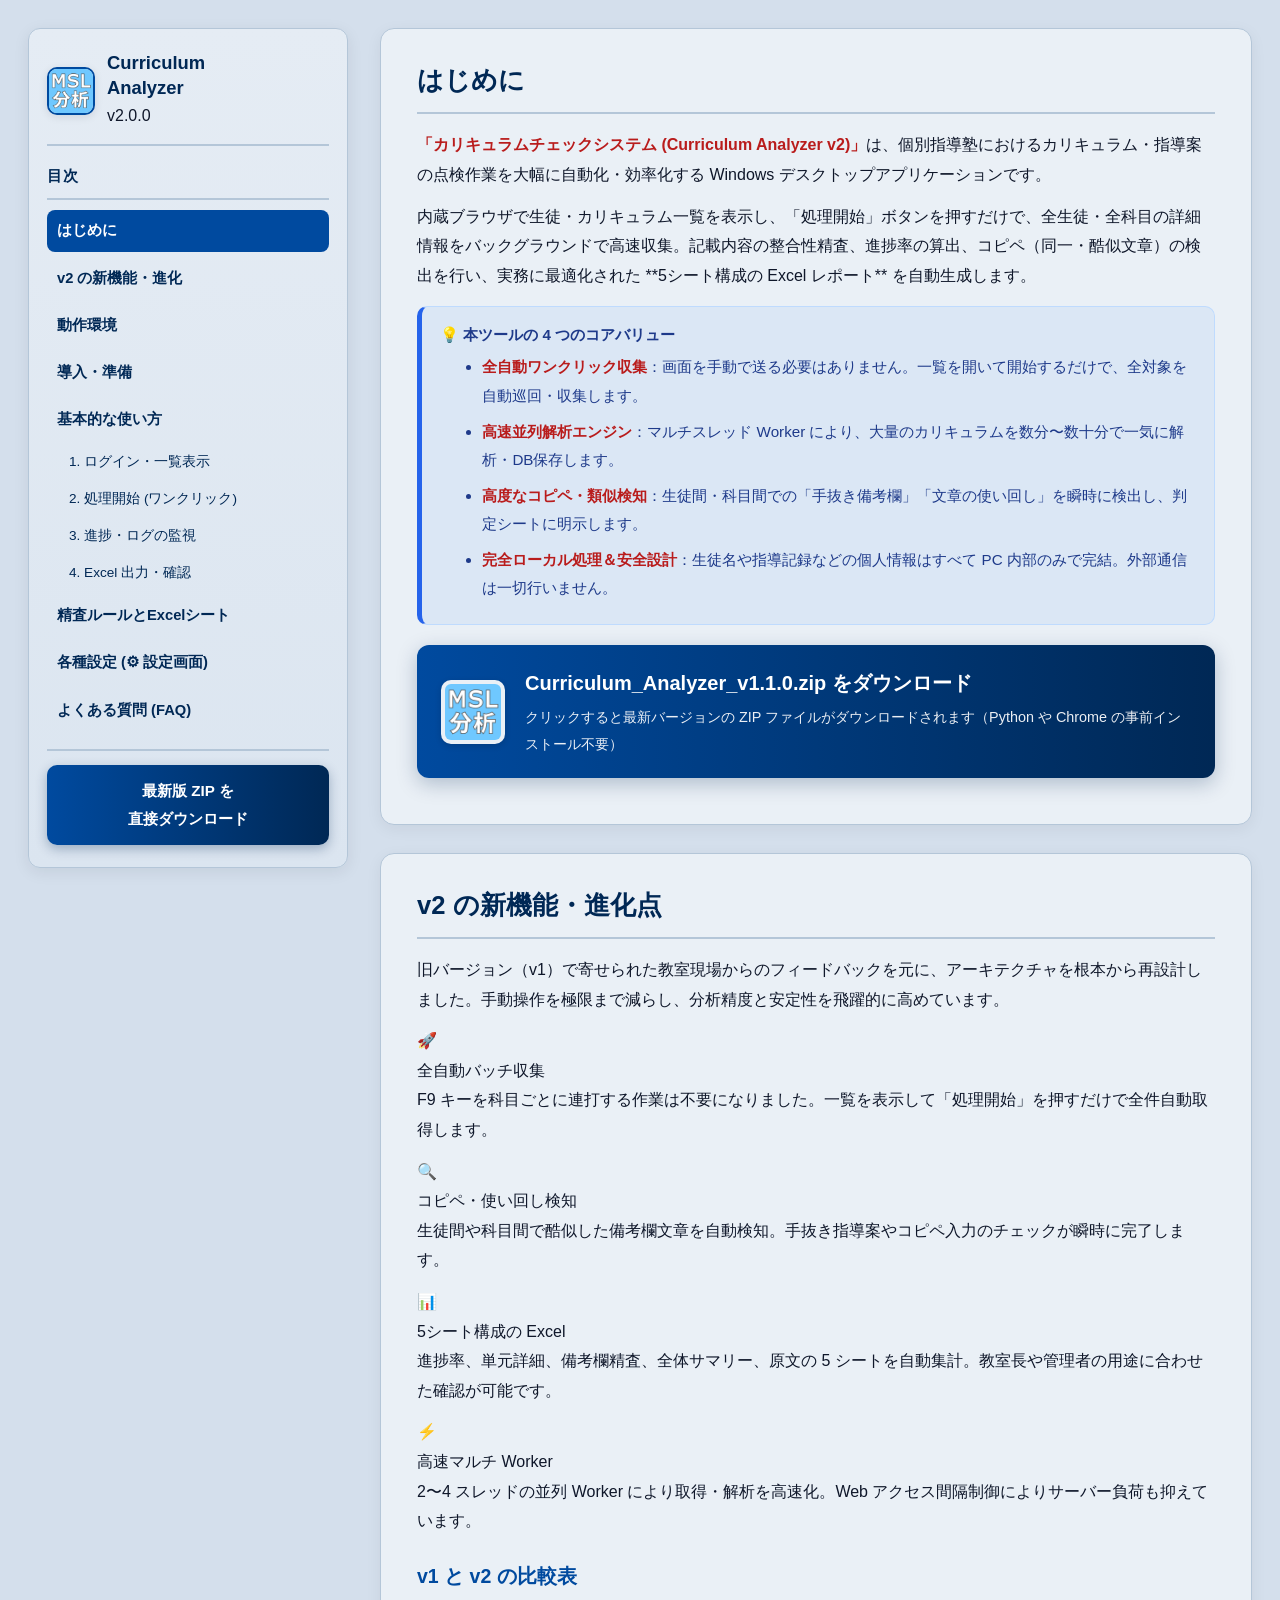
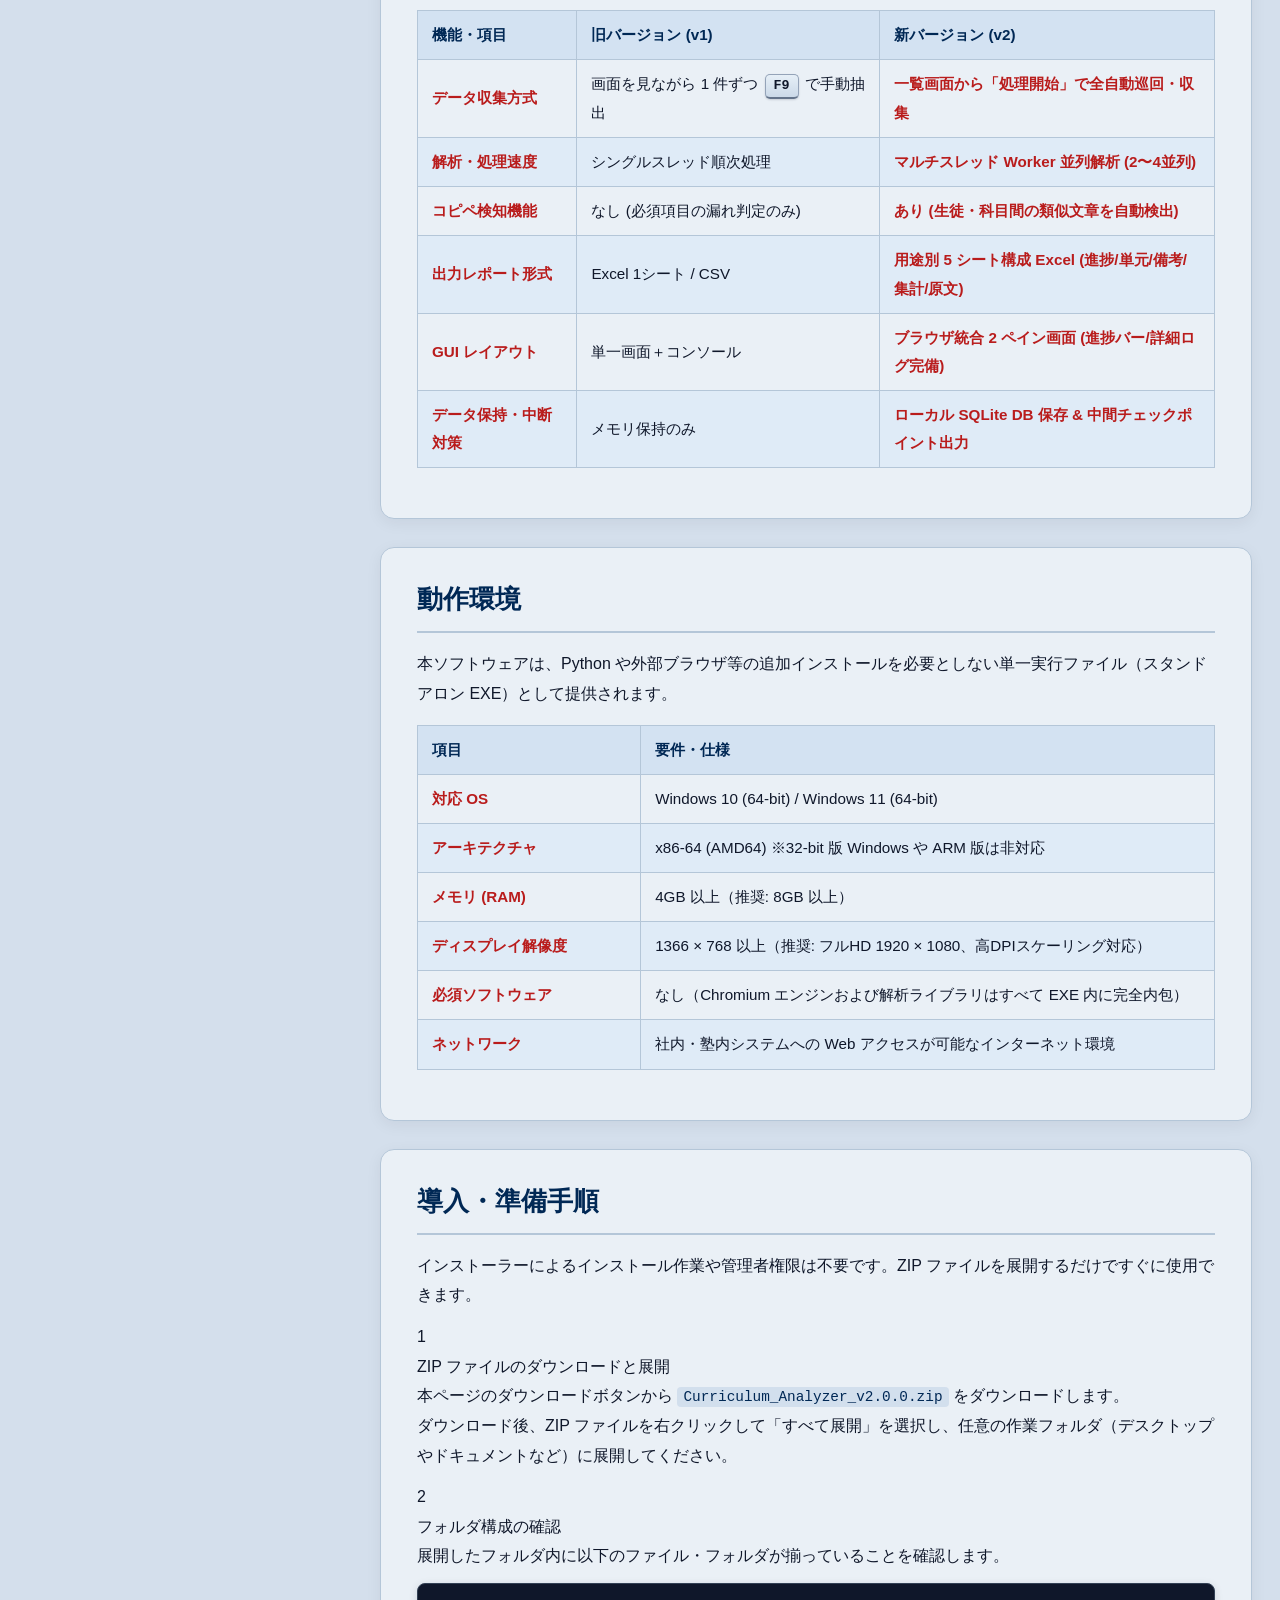
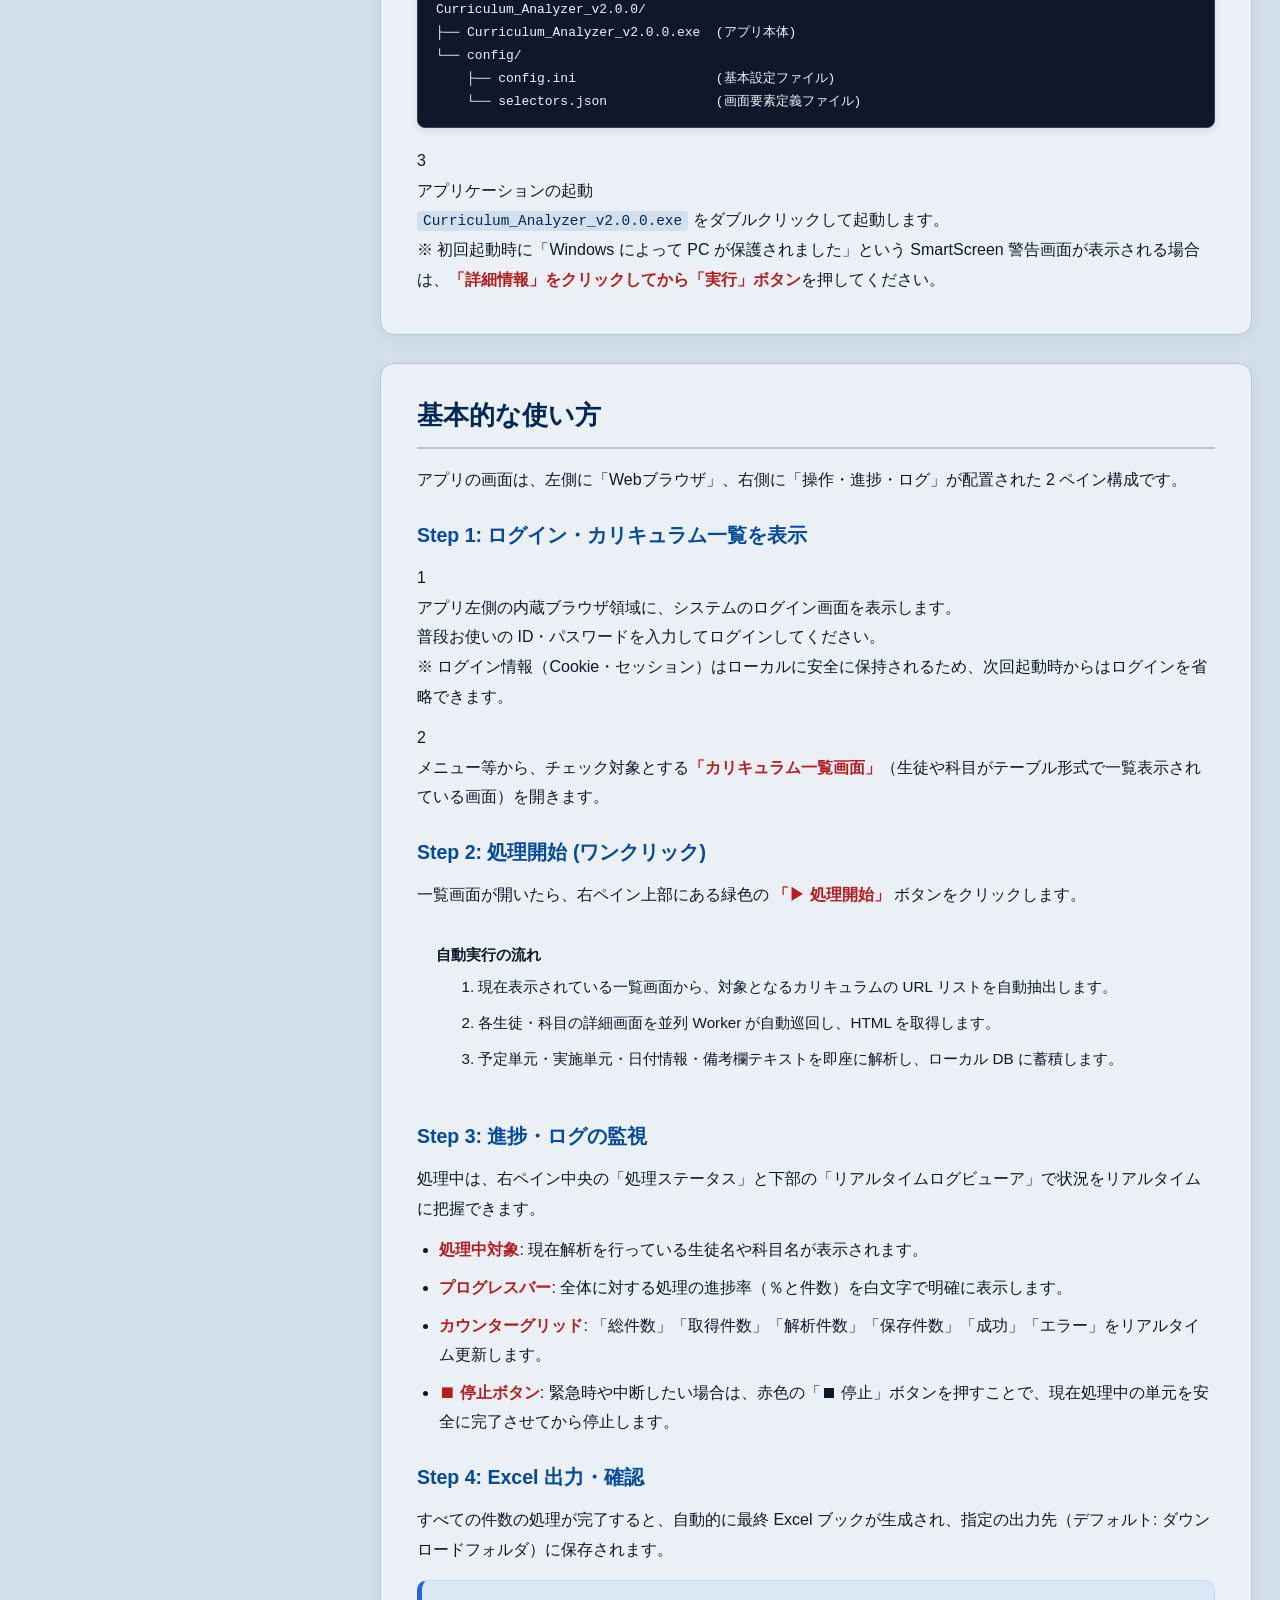
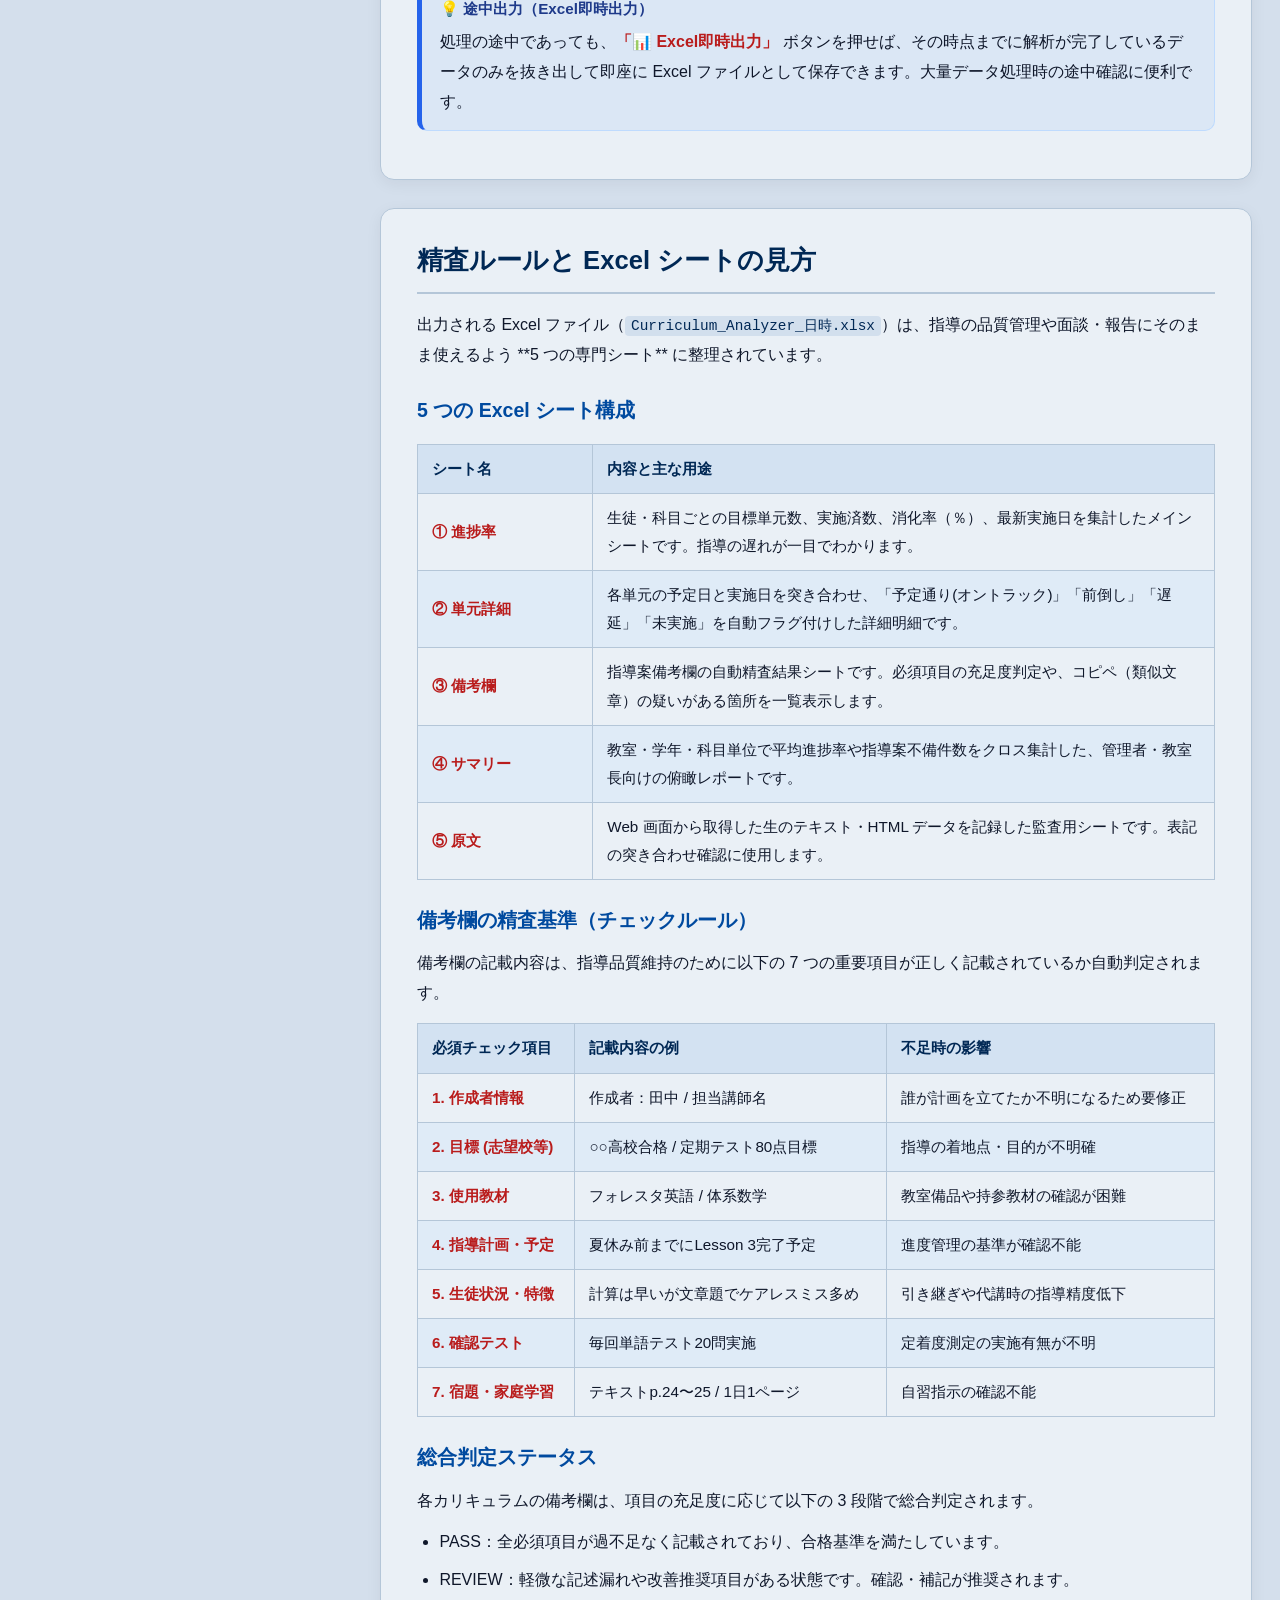
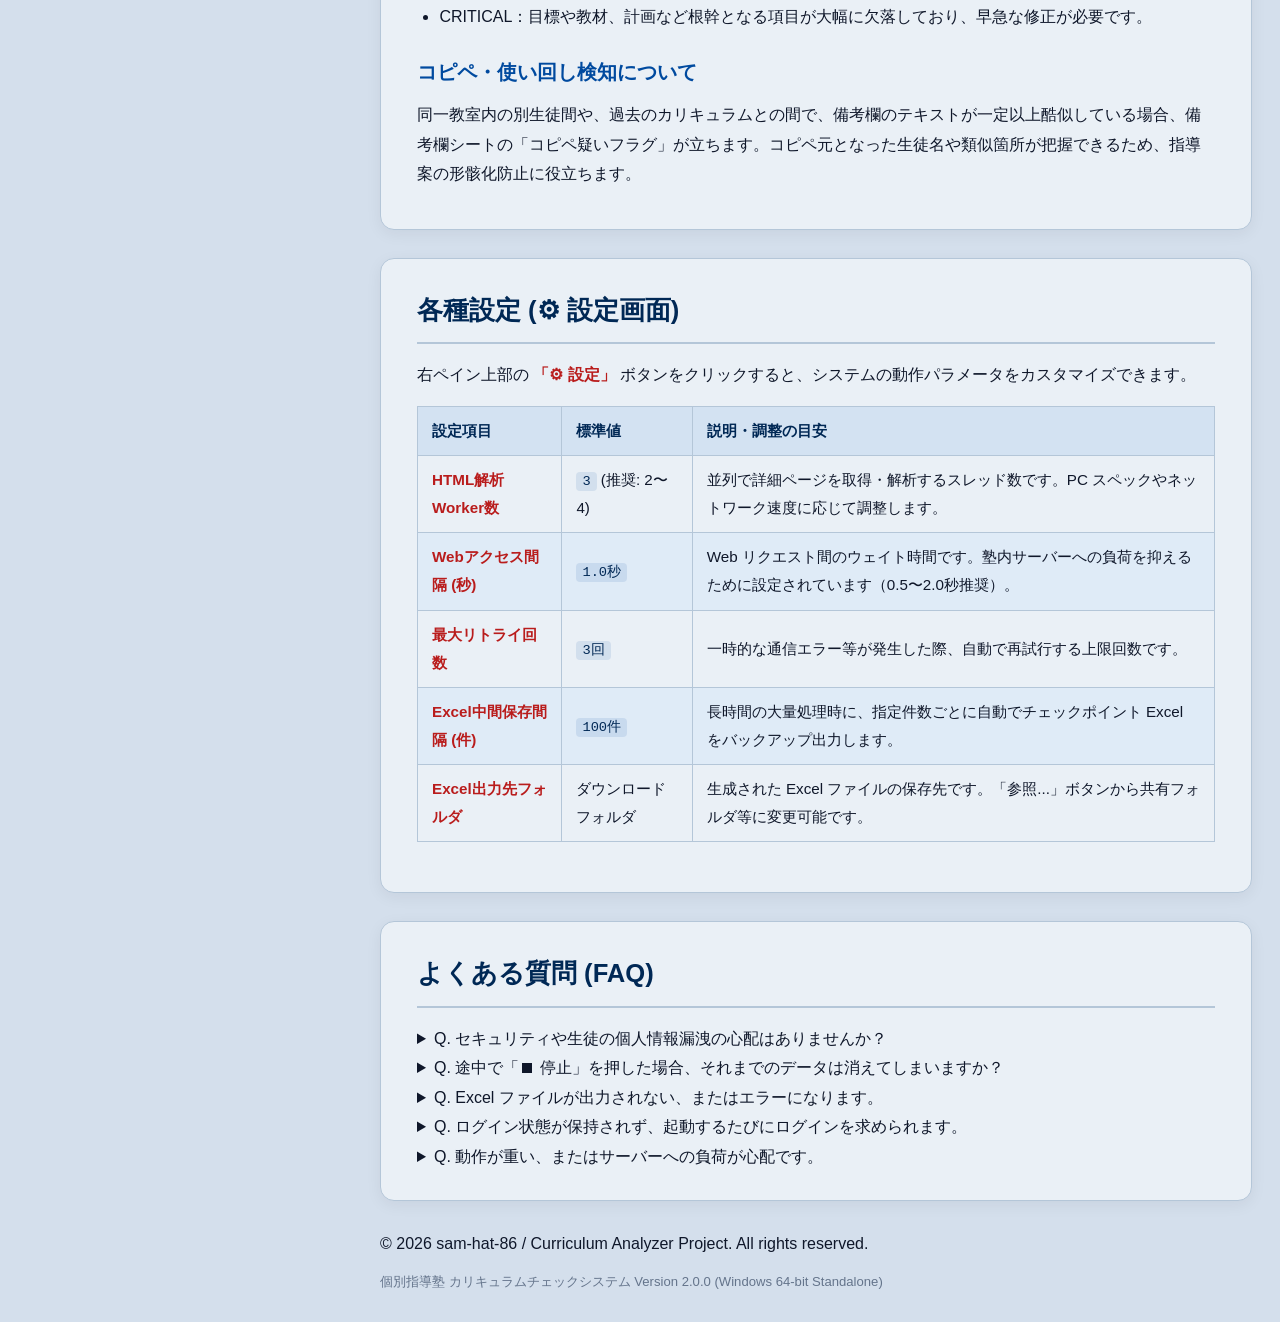
==== docs/index.html @ ef63a390 "add: [index.html] 公式ドキュメント・操作マニュアルを新規作成" ====
<!doctype html>
<html lang="ja">

<head>
    <meta charset="UTF-8" />
    <meta name="viewport" content="width=device-width, initial-scale=1.0" />
    <link rel="icon" href="icon.png" type="image/png" />
    <link rel="stylesheet" href="style.css" />
    <title>カリキュラムチェックシステム v2 (Curriculum Analyzer) - 公式ドキュメント・操作マニュアル</title>
    <meta name="description" content="個別指導塾向け カリキュラムチェックシステム (Curriculum Analyzer v2) のダウンロード・導入・使い方ガイド。ワンクリック全自動収集、コピペ検知、進捗率分析、5シートExcel出力を完全サポート。">
</head>

<body>
    <main id="main" role="main" tabindex="-1">

        <!-- サイドバー（目次・ダウンロード） -->
        <aside class="note note-toc" aria-labelledby="toc-label">
            <div class="brand-header">
                <img src="icon.png" alt="Curriculum Analyzer アイコン" />
                <div class="brand-title-wrap">
                    <h1>Curriculum<br>Analyzer</h1>
                    <span class="brand-badge">v2.0.0</span>
                </div>
            </div>
            <h2 id="toc-label" class="note-title">目次</h2>
            <ul class="toc">
                <li><a href="#introduction">はじめに</a></li>
                <li><a href="#whats-new">v2 の新機能・進化</a></li>
                <li><a href="#environment">動作環境</a></li>
                <li><a href="#installation">導入・準備</a></li>
                <li>
                    <a href="#usage">基本的な使い方</a>
                    <ul class="toc-sub">
                        <li><a href="#usage-step1">1. ログイン・一覧表示</a></li>
                        <li><a href="#usage-step2">2. 処理開始 (ワンクリック)</a></li>
                        <li><a href="#usage-step3">3. 進捗・ログの監視</a></li>
                        <li><a href="#usage-step4">4. Excel 出力・確認</a></li>
                    </ul>
                </li>
                <li><a href="#rules-and-sheets">精査ルールとExcelシート</a></li>
                <li><a href="#settings">各種設定 (⚙ 設定画面)</a></li>
                <li><a href="#faq">よくある質問 (FAQ)</a></li>
            </ul>

            <div class="toc-download">
                <a class="toc-download-button download-link" href="#" rel="noopener" data-link-key="appDownload" aria-label="Curriculum Analyzer をダウンロード">
                    最新版 ZIP を<br>直接ダウンロード
                </a>
            </div>
        </aside>

        <!-- メインコンテンツ -->
        <article>
            <!-- 1. はじめに -->
            <section id="introduction" aria-labelledby="h-intro">
                <h2 id="h-intro">はじめに</h2>
                <p><strong>「カリキュラムチェックシステム (Curriculum Analyzer v2)」</strong>は、個別指導塾におけるカリキュラム・指導案の点検作業を大幅に自動化・効率化する Windows デスクトップアプリケーションです。</p>
                <p>内蔵ブラウザで生徒・カリキュラム一覧を表示し、「処理開始」ボタンを押すだけで、全生徒・全科目の詳細情報をバックグラウンドで高速収集。記載内容の整合性精査、進捗率の算出、コピペ（同一・酷似文章）の検出を行い、実務に最適化された **5シート構成の Excel レポート** を自動生成します。</p>

                <div class="callout callout-info">
                    <div class="callout-title">💡 本ツールの 4 つのコアバリュー</div>
                    <ul style="margin-bottom: 0; padding-left: 20px;">
                        <li><strong>全自動ワンクリック収集</strong>：画面を手動で送る必要はありません。一覧を開いて開始するだけで、全対象を自動巡回・収集します。</li>
                        <li><strong>高速並列解析エンジン</strong>：マルチスレッド Worker により、大量のカリキュラムを数分〜数十分で一気に解析・DB保存します。</li>
                        <li><strong>高度なコピペ・類似検知</strong>：生徒間・科目間での「手抜き備考欄」「文章の使い回し」を瞬時に検出し、判定シートに明示します。</li>
                        <li><strong>完全ローカル処理＆安全設計</strong>：生徒名や指導記録などの個人情報はすべて PC 内部のみで完結。外部通信は一切行いません。</li>
                    </ul>
                </div>

                <a class="download-hero download-link" href="#" rel="noopener" data-link-key="appDownload" aria-label="Curriculum Analyzer をダウンロード">
                    <img src="icon.png" alt="Curriculum Analyzer アイコン" />
                    <div>
                        <div class="hero-title" data-link-text>Curriculum_Analyzer_v2.0.0.zip をダウンロード</div>
                        <div class="hero-desc">クリックすると最新バージョンの ZIP ファイルがダウンロードされます（Python や Chrome の事前インストール不要）</div>
                    </div>
                </a>
            </section>

            <!-- 2. v2の新機能と進化 -->
            <section id="whats-new" aria-labelledby="h-whats-new">
                <h2 id="h-whats-new">v2 の新機能・進化点</h2>
                <p>旧バージョン（v1）で寄せられた教室現場からのフィードバックを元に、アーキテクチャを根本から再設計しました。手動操作を極限まで減らし、分析精度と安定性を飛躍的に高めています。</p>

                <div class="feature-grid">
                    <div class="feature-card">
                        <div class="feature-icon">🚀</div>
                        <div class="feature-title">全自動バッチ収集</div>
                        <p class="feature-desc">F9 キーを科目ごとに連打する作業は不要になりました。一覧を表示して「処理開始」を押すだけで全件自動取得します。</p>
                    </div>
                    <div class="feature-card">
                        <div class="feature-icon">🔍</div>
                        <div class="feature-title">コピペ・使い回し検知</div>
                        <p class="feature-desc">生徒間や科目間で酷似した備考欄文章を自動検知。手抜き指導案やコピペ入力のチェックが瞬時に完了します。</p>
                    </div>
                    <div class="feature-card">
                        <div class="feature-icon">📊</div>
                        <div class="feature-title">5シート構成の Excel</div>
                        <p class="feature-desc">進捗率、単元詳細、備考欄精査、全体サマリー、原文の 5 シートを自動集計。教室長や管理者の用途に合わせた確認が可能です。</p>
                    </div>
                    <div class="feature-card">
                        <div class="feature-icon">⚡</div>
                        <div class="feature-title">高速マルチ Worker</div>
                        <p class="feature-desc">2〜4 スレッドの並列 Worker により取得・解析を高速化。Web アクセス間隔制御によりサーバー負荷も抑えています。</p>
                    </div>
                </div>

                <h3>v1 と v2 の比較表</h3>
                <div class="table-wrapper">
                    <table>
                        <thead>
                            <tr>
                                <th>機能・項目</th>
                                <th style="width: 38%;">旧バージョン (v1)</th>
                                <th style="width: 42%;">新バージョン (v2)</th>
                            </tr>
                        </thead>
                        <tbody>
                            <tr>
                                <td><strong>データ収集方式</strong></td>
                                <td>画面を見ながら 1 件ずつ <kbd>F9</kbd> で手動抽出</td>
                                <td><strong>一覧画面から「処理開始」で全自動巡回・収集</strong></td>
                            </tr>
                            <tr>
                                <td><strong>解析・処理速度</strong></td>
                                <td>シングルスレッド順次処理</td>
                                <td><strong>マルチスレッド Worker 並列解析 (2〜4並列)</strong></td>
                            </tr>
                            <tr>
                                <td><strong>コピペ検知機能</strong></td>
                                <td>なし (必須項目の漏れ判定のみ)</td>
                                <td><strong>あり (生徒・科目間の類似文章を自動検出)</strong></td>
                            </tr>
                            <tr>
                                <td><strong>出力レポート形式</strong></td>
                                <td>Excel 1シート / CSV</td>
                                <td><strong>用途別 5 シート構成 Excel (進捗/単元/備考/集計/原文)</strong></td>
                            </tr>
                            <tr>
                                <td><strong>GUI レイアウト</strong></td>
                                <td>単一画面＋コンソール</td>
                                <td><strong>ブラウザ統合 2 ペイン画面 (進捗バー/詳細ログ完備)</strong></td>
                            </tr>
                            <tr>
                                <td><strong>データ保持・中断対策</strong></td>
                                <td>メモリ保持のみ</td>
                                <td><strong>ローカル SQLite DB 保存 & 中間チェックポイント出力</strong></td>
                            </tr>
                        </tbody>
                    </table>
                </div>
            </section>

            <!-- 3. 動作環境 -->
            <section id="environment" aria-labelledby="h-env">
                <h2 id="h-env">動作環境</h2>
                <p>本ソフトウェアは、Python や外部ブラウザ等の追加インストールを必要としない単一実行ファイル（スタンドアロン EXE）として提供されます。</p>

                <div class="table-wrapper">
                    <table>
                        <thead>
                            <tr>
                                <th style="width: 28%;">項目</th>
                                <th>要件・仕様</th>
                            </tr>
                        </thead>
                        <tbody>
                            <tr>
                                <td><strong>対応 OS</strong></td>
                                <td>Windows 10 (64-bit) / Windows 11 (64-bit)</td>
                            </tr>
                            <tr>
                                <td><strong>アーキテクチャ</strong></td>
                                <td>x86-64 (AMD64) ※32-bit 版 Windows や ARM 版は非対応</td>
                            </tr>
                            <tr>
                                <td><strong>メモリ (RAM)</strong></td>
                                <td>4GB 以上（推奨: 8GB 以上）</td>
                            </tr>
                            <tr>
                                <td><strong>ディスプレイ解像度</strong></td>
                                <td>1366 × 768 以上（推奨: フルHD 1920 × 1080、高DPIスケーリング対応）</td>
                            </tr>
                            <tr>
                                <td><strong>必須ソフトウェア</strong></td>
                                <td>なし（Chromium エンジンおよび解析ライブラリはすべて EXE 内に完全内包）</td>
                            </tr>
                            <tr>
                                <td><strong>ネットワーク</strong></td>
                                <td>社内・塾内システムへの Web アクセスが可能なインターネット環境</td>
                            </tr>
                        </tbody>
                    </table>
                </div>
            </section>

            <!-- 4. 導入・準備 -->
            <section id="installation" aria-labelledby="h-install">
                <h2 id="h-install">導入・準備手順</h2>
                <p>インストーラーによるインストール作業や管理者権限は不要です。ZIP ファイルを展開するだけですぐに使用できます。</p>

                <div class="step-list">
                    <div class="step-item">
                        <div class="step-number">1</div>
                        <div class="step-content">
                            <div class="step-title">ZIP ファイルのダウンロードと展開</div>
                            <p class="step-text">
                                本ページのダウンロードボタンから <code>Curriculum_Analyzer_v2.0.0.zip</code> をダウンロードします。<br>
                                ダウンロード後、ZIP ファイルを右クリックして「すべて展開」を選択し、任意の作業フォルダ（デスクトップやドキュメントなど）に展開してください。
                            </p>
                        </div>
                    </div>
                    <div class="step-item">
                        <div class="step-number">2</div>
                        <div class="step-content">
                            <div class="step-title">フォルダ構成の確認</div>
                            <p class="step-text">
                                展開したフォルダ内に以下のファイル・フォルダが揃っていることを確認します。
                            </p>
                            <pre><code>Curriculum_Analyzer_v2.0.0/
├── Curriculum_Analyzer_v2.0.0.exe  (アプリ本体)
└── config/
    ├── config.ini                  (基本設定ファイル)
    └── selectors.json              (画面要素定義ファイル)</code></pre>
                        </div>
                    </div>
                    <div class="step-item">
                        <div class="step-number">3</div>
                        <div class="step-content">
                            <div class="step-title">アプリケーションの起動</div>
                            <p class="step-text">
                                <code>Curriculum_Analyzer_v2.0.0.exe</code> をダブルクリックして起動します。<br>
                                ※ 初回起動時に「Windows によって PC が保護されました」という SmartScreen 警告画面が表示される場合は、<strong>「詳細情報」をクリックしてから「実行」ボタン</strong>を押してください。
                            </p>
                        </div>
                    </div>
                </div>
            </section>

            <!-- 5. 基本的な使い方 -->
            <section id="usage" aria-labelledby="h-usage">
                <h2 id="h-usage">基本的な使い方</h2>
                <p>アプリの画面は、左側に「Webブラウザ」、右側に「操作・進捗・ログ」が配置された 2 ペイン構成です。</p>

                <h3 id="usage-step1">Step 1: ログイン・カリキュラム一覧を表示</h3>
                <div class="step-list">
                    <div class="step-item">
                        <div class="step-number">1</div>
                        <div class="step-content">
                            <p class="step-text">
                                アプリ左側の内蔵ブラウザ領域に、システムのログイン画面を表示します。<br>
                                普段お使いの ID・パスワードを入力してログインしてください。<br>
                                ※ ログイン情報（Cookie・セッション）はローカルに安全に保持されるため、次回起動時からはログインを省略できます。
                            </p>
                        </div>
                    </div>
                    <div class="step-item">
                        <div class="step-number">2</div>
                        <div class="step-content">
                            <p class="step-text">
                                メニュー等から、チェック対象とする<strong>「カリキュラム一覧画面」</strong>（生徒や科目がテーブル形式で一覧表示されている画面）を開きます。
                            </p>
                        </div>
                    </div>
                </div>

                <h3 id="usage-step2">Step 2: 処理開始 (ワンクリック)</h3>
                <p>一覧画面が開いたら、右ペイン上部にある緑色の <strong>「▶ 処理開始」</strong> ボタンをクリックします。</p>
                <div class="callout callout-success">
                    <div class="callout-title">自動実行の流れ</div>
                    <ol style="margin-bottom: 0; padding-left: 20px;">
                        <li>現在表示されている一覧画面から、対象となるカリキュラムの URL リストを自動抽出します。</li>
                        <li>各生徒・科目の詳細画面を並列 Worker が自動巡回し、HTML を取得します。</li>
                        <li>予定単元・実施単元・日付情報・備考欄テキストを即座に解析し、ローカル DB に蓄積します。</li>
                    </ol>
                </div>

                <h3 id="usage-step3">Step 3: 進捗・ログの監視</h3>
                <p>処理中は、右ペイン中央の「処理ステータス」と下部の「リアルタイムログビューア」で状況をリアルタイムに把握できます。</p>
                <ul>
                    <li><strong>処理中対象</strong>: 現在解析を行っている生徒名や科目名が表示されます。</li>
                    <li><strong>プログレスバー</strong>: 全体に対する処理の進捗率（％と件数）を白文字で明確に表示します。</li>
                    <li><strong>カウンターグリッド</strong>: 「総件数」「取得件数」「解析件数」「保存件数」「成功」「エラー」をリアルタイム更新します。</li>
                    <li><strong>⏹ 停止ボタン</strong>: 緊急時や中断したい場合は、赤色の「⏹ 停止」ボタンを押すことで、現在処理中の単元を安全に完了させてから停止します。</li>
                </ul>

                <h3 id="usage-step4">Step 4: Excel 出力・確認</h3>
                <p>すべての件数の処理が完了すると、自動的に最終 Excel ブックが生成され、指定の出力先（デフォルト: ダウンロードフォルダ）に保存されます。</p>
                <div class="callout callout-info">
                    <div class="callout-title">💡 途中出力（Excel即時出力）</div>
                    <p style="margin-bottom: 0;">
                        処理の途中であっても、<strong>「📊 Excel即時出力」</strong> ボタンを押せば、その時点までに解析が完了しているデータのみを抜き出して即座に Excel ファイルとして保存できます。大量データ処理時の途中確認に便利です。
                    </p>
                </div>
            </section>

            <!-- 6. 精査ルールとExcelシート -->
            <section id="rules-and-sheets" aria-labelledby="h-rules">
                <h2 id="h-rules">精査ルールと Excel シートの見方</h2>
                <p>出力される Excel ファイル（<code>Curriculum_Analyzer_日時.xlsx</code>）は、指導の品質管理や面談・報告にそのまま使えるよう **5 つの専門シート** に整理されています。</p>

                <h3>5 つの Excel シート構成</h3>
                <div class="table-wrapper">
                    <table>
                        <thead>
                            <tr>
                                <th style="width: 22%;">シート名</th>
                                <th>内容と主な用途</th>
                            </tr>
                        </thead>
                        <tbody>
                            <tr>
                                <td><strong>① 進捗率</strong></td>
                                <td>生徒・科目ごとの目標単元数、実施済数、消化率（％）、最新実施日を集計したメインシートです。指導の遅れが一目でわかります。</td>
                            </tr>
                            <tr>
                                <td><strong>② 単元詳細</strong></td>
                                <td>各単元の予定日と実施日を突き合わせ、「予定通り(オントラック)」「前倒し」「遅延」「未実施」を自動フラグ付けした詳細明細です。</td>
                            </tr>
                            <tr>
                                <td><strong>③ 備考欄</strong></td>
                                <td>指導案備考欄の自動精査結果シートです。必須項目の充足度判定や、コピペ（類似文章）の疑いがある箇所を一覧表示します。</td>
                            </tr>
                            <tr>
                                <td><strong>④ サマリー</strong></td>
                                <td>教室・学年・科目単位で平均進捗率や指導案不備件数をクロス集計した、管理者・教室長向けの俯瞰レポートです。</td>
                            </tr>
                            <tr>
                                <td><strong>⑤ 原文</strong></td>
                                <td>Web 画面から取得した生のテキスト・HTML データを記録した監査用シートです。表記の突き合わせ確認に使用します。</td>
                            </tr>
                        </tbody>
                    </table>
                </div>

                <h3>備考欄の精査基準（チェックルール）</h3>
                <p>備考欄の記載内容は、指導品質維持のために以下の 7 つの重要項目が正しく記載されているか自動判定されます。</p>
                <div class="table-wrapper">
                    <table>
                        <thead>
                            <tr>
                                <th>必須チェック項目</th>
                                <th>記載内容の例</th>
                                <th>不足時の影響</th>
                            </tr>
                        </thead>
                        <tbody>
                            <tr>
                                <td><strong>1. 作成者情報</strong></td>
                                <td>作成者：田中 / 担当講師名</td>
                                <td>誰が計画を立てたか不明になるため要修正</td>
                            </tr>
                            <tr>
                                <td><strong>2. 目標 (志望校等)</strong></td>
                                <td>○○高校合格 / 定期テスト80点目標</td>
                                <td>指導の着地点・目的が不明確</td>
                            </tr>
                            <tr>
                                <td><strong>3. 使用教材</strong></td>
                                <td>フォレスタ英語 / 体系数学</td>
                                <td>教室備品や持参教材の確認が困難</td>
                            </tr>
                            <tr>
                                <td><strong>4. 指導計画・予定</strong></td>
                                <td>夏休み前までにLesson 3完了予定</td>
                                <td>進度管理の基準が確認不能</td>
                            </tr>
                            <tr>
                                <td><strong>5. 生徒状況・特徴</strong></td>
                                <td>計算は早いが文章題でケアレスミス多め</td>
                                <td>引き継ぎや代講時の指導精度低下</td>
                            </tr>
                            <tr>
                                <td><strong>6. 確認テスト</strong></td>
                                <td>毎回単語テスト20問実施</td>
                                <td>定着度測定の実施有無が不明</td>
                            </tr>
                            <tr>
                                <td><strong>7. 宿題・家庭学習</strong></td>
                                <td>テキストp.24〜25 / 1日1ページ</td>
                                <td>自習指示の確認不能</td>
                            </tr>
                        </tbody>
                    </table>
                </div>

                <h3>総合判定ステータス</h3>
                <p>各カリキュラムの備考欄は、項目の充足度に応じて以下の 3 段階で総合判定されます。</p>
                <ul>
                    <li><span class="badge badge-pass">PASS</span>：全必須項目が過不足なく記載されており、合格基準を満たしています。</li>
                    <li><span class="badge badge-review">REVIEW</span>：軽微な記述漏れや改善推奨項目がある状態です。確認・補記が推奨されます。</li>
                    <li><span class="badge badge-critical">CRITICAL</span>：目標や教材、計画など根幹となる項目が大幅に欠落しており、早急な修正が必要です。</li>
                </ul>

                <h3>コピペ・使い回し検知について</h3>
                <p>同一教室内の別生徒間や、過去のカリキュラムとの間で、備考欄のテキストが一定以上酷似している場合、備考欄シートの「コピペ疑いフラグ」が立ちます。コピペ元となった生徒名や類似箇所が把握できるため、指導案の形骸化防止に役立ちます。</p>
            </section>

            <!-- 7. 各種設定 -->
            <section id="settings" aria-labelledby="h-settings">
                <h2 id="h-settings">各種設定 (⚙ 設定画面)</h2>
                <p>右ペイン上部の <strong>「⚙ 設定」</strong> ボタンをクリックすると、システムの動作パラメータをカスタマイズできます。</p>

                <div class="table-wrapper">
                    <table>
                        <thead>
                            <tr>
                                <th>設定項目</th>
                                <th>標準値</th>
                                <th>説明・調整の目安</th>
                            </tr>
                        </thead>
                        <tbody>
                            <tr>
                                <td><strong>HTML解析Worker数</strong></td>
                                <td><code>3</code> (推奨: 2〜4)</td>
                                <td>並列で詳細ページを取得・解析するスレッド数です。PC スペックやネットワーク速度に応じて調整します。</td>
                            </tr>
                            <tr>
                                <td><strong>Webアクセス間隔 (秒)</strong></td>
                                <td><code>1.0秒</code></td>
                                <td>Web リクエスト間のウェイト時間です。塾内サーバーへの負荷を抑えるために設定されています（0.5〜2.0秒推奨）。</td>
                            </tr>
                            <tr>
                                <td><strong>最大リトライ回数</strong></td>
                                <td><code>3回</code></td>
                                <td>一時的な通信エラー等が発生した際、自動で再試行する上限回数です。</td>
                            </tr>
                            <tr>
                                <td><strong>Excel中間保存間隔 (件)</strong></td>
                                <td><code>100件</code></td>
                                <td>長時間の大量処理時に、指定件数ごとに自動でチェックポイント Excel をバックアップ出力します。</td>
                            </tr>
                            <tr>
                                <td><strong>Excel出力先フォルダ</strong></td>
                                <td>ダウンロードフォルダ</td>
                                <td>生成された Excel ファイルの保存先です。「参照...」ボタンから共有フォルダ等に変更可能です。</td>
                            </tr>
                        </tbody>
                    </table>
                </div>
            </section>

            <!-- 8. よくある質問 (FAQ) -->
            <section id="faq" aria-labelledby="h-faq">
                <h2 id="h-faq">よくある質問 (FAQ)</h2>

                <details>
                    <summary>Q. セキュリティや生徒の個人情報漏洩の心配はありませんか？</summary>
                    <p>
                        <strong>一切ありません。</strong><br>
                        Curriculum Analyzer は、外部のサーバーやクラウド等への通信機能を一切持っていません。内蔵ブラウザで取得した HTML や解析した生徒名・指導内容・Excel ファイルは、<strong>すべて操作している PC の内部（ローカルストレージ）のみで安全に処理・保存</strong>されます。
                    </p>
                </details>

                <details>
                    <summary>Q. 途中で「⏹ 停止」を押した場合、それまでのデータは消えてしまいますか？</summary>
                    <p>
                        <strong>消えません。</strong><br>
                        処理途中に停止した場合でも、それまでに取得・解析が完了した単元はローカルデータベースに安全にコミットされています。「📊 Excel即時出力」ボタンを押すことで、停止時点までの集計データをそのまま Excel として書き出すことができます。
                    </p>
                </details>

                <details>
                    <summary>Q. Excel ファイルが出力されない、またはエラーになります。</summary>
                    <p>
                        出力先フォルダに同名の Excel ファイルが開いたまま（Excel ソフトで閲覧中）になっている場合、Windows のファイルロック機能により上書き保存がブロックされることがあります。<br>
                        対象の Excel ファイルを閉じてから、再度「📊 Excel即時出力」を押してください。
                    </p>
                </details>

                <details>
                    <summary>Q. ログイン状態が保持されず、起動するたびにログインを求められます。</summary>
                    <p>
                        アプリを展開したフォルダへの「書き込み権限」がない場所（例: 圧縮 ZIP フォルダのまま開いている、または管理者専用フォルダ内）で起動している可能性があります。必ず ZIP を完全に展開し、書き込み権限のあるデスクトップやドキュメントフォルダ等に配置して実行してください。
                    </p>
                </details>

                <details>
                    <summary>Q. 動作が重い、またはサーバーへの負荷が心配です。</summary>
                    <p>
                        「⚙ 設定」画面を開き、「HTML解析Worker数」を <code>2</code> に減らし、「Webアクセス間隔」を <code>2.0秒</code> など長めに設定してください。リクエストの頻度が緩和され、より穏やかに巡回が行われます。
                    </p>
                </details>
            </section>

            <!-- フッター -->
            <footer>
                <p>&copy; 2026 sam-hat-86 / Curriculum Analyzer Project. All rights reserved.</p>
                <p style="font-size: 0.82rem; color: #64748b;">
                    個別指導塾 カリキュラムチェックシステム Version 2.0.0 (Windows 64-bit Standalone)
                </p>
            </footer>
        </article>
    </main>

    <script src="script.js"></script>
</body>

</html>
---- docs/style.css ----
/* UD-friendly Slate Blue Gray Theme for Curriculum Analyzer */
/* Eye-care optimized with reduced glare and balanced contrast */
:root {
    --color-primary: #004a9f;
    --color-primary-strong: #002855;
    --color-primary-light: #d3e2f2;
    --color-bg: #d4dfec;              /* 全体背景：深めスレートブルーグレー */
    --color-surface: #eaf0f6;         /* カード背景：中明度スレート */
    --color-surface-sub: #e2eaf3;     /* 補助背景 */
    --text: #0f172a;                  /* くっきり読めるディープスレート文字色 */
    --muted: #475569;                 /* 補助テキスト */
    --border-color: #b4c6d8;          /* 輪郭引き締め用スレートボーダー */
    --radius: 12px;
    --gap: 20px;
    --base-font-size: 16px;
}

* { box-sizing: border-box; }
html, body { height: 100%; }

body {
    margin: 0;
    font-family: -apple-system, BlinkMacSystemFont, "Hiragino Kaku Gothic ProN", "メイリオ", "Segoe UI", Roboto, "Noto Sans JP", sans-serif;
    font-size: var(--base-font-size);
    line-height: 1.85;
    color: var(--text);
    background-color: var(--color-bg);
    -webkit-font-smoothing: antialiased;
    -moz-osx-font-smoothing: grayscale;
    padding: 16px;
}

/* Container */
main {
    width: 100%;
    max-width: 1380px;
    margin: 0 auto;
    padding: 12px;
    display: grid;
    grid-template-columns: 320px 1fr;
    gap: 32px;
}

/* Sidebar / Table of contents */
.note {
    background: linear-gradient(180deg, #e5ecf4, #dbe5f0);
    border: 1px solid var(--border-color);
    padding: 22px 18px;
    border-radius: 12px;
    box-shadow: 0 4px 16px rgba(15, 23, 42, 0.08);
    margin: 0;
    align-self: start;
    position: sticky;
    top: 24px;
    max-height: calc(100vh - 48px);
    overflow:hidden scroll;
}

.brand-header {
    display: flex;
    align-items: center;
    gap: 12px;
    margin-bottom: 16px;
    padding-bottom: 14px;
    border-bottom: 2px solid var(--border-color);
}

.brand-header img {
    width: 48px;
    height: 48px;
    border-radius: 10px;
    border: 2px solid var(--color-primary);
    object-fit: contain;
    background: #eaf0f6;
    box-shadow: 0 2px 8px rgba(15, 23, 42, 0.1);
}

.brand-header h1 {
    font-size: 1.15rem;
    line-height: 1.35;
    margin: 0;
    color: var(--color-primary-strong);
    font-weight: 800;
}

.note-title {
    margin: 0 0 10px;
    font-size: 0.95rem;
    color: var(--color-primary-strong);
    font-weight: 700;
    text-transform: uppercase;
    letter-spacing: 0.5px;
}

.note-toc .toc {
    display: flex;
    flex-direction: column;
    gap: 6px;
    padding: 0;
    margin: 0 0 18px 0;
    list-style: none;
}

.note-toc .toc li { margin: 0; }
.note-toc .toc a {
    display: block;
    padding: 7px 10px;
    color: var(--color-primary-strong);
    text-decoration: none;
    border-radius: 8px;
    font-weight: 600;
    font-size: 0.92rem;
    transition: background 0.15s ease, color 0.15s ease;
}

.note-toc .toc a:hover {
    background: rgba(0, 74, 159, 0.12);
}

.note-toc .toc a:focus-visible {
    outline: 3px solid var(--color-primary-strong);
    outline-offset: 2px;
}

.toc a.active, .toc a[aria-current="true"] {
    background: var(--color-primary);
    color: #ffffff !important;
}

.note-toc .toc-sub {
    list-style: none;
    padding-left: 14px;
    margin: 4px 0 0 0;
    display: flex;
    flex-direction: column;
    gap: 4px;
}

.note-toc .toc-sub a {
    font-size: 0.85rem;
    padding: 4px 8px;
    font-weight: 500;
}

/* TOC download button */
.toc-download {
    margin-top: 14px;
    padding-top: 14px;
    border-top: 2px solid var(--border-color);
}

.toc-download-button {
    display: block;
    text-align: center;
    padding: 12px 14px;
    border-radius: 10px;
    background: linear-gradient(90deg, var(--color-primary), var(--color-primary-strong));
    color: #ffffff;
    text-decoration: none;
    font-weight: 700;
    font-size: 0.95rem;
    box-shadow: 0 4px 12px rgba(0, 40, 85, 0.3);
    transition: transform 0.1s ease, filter 0.15s ease;
}

.toc-download-button:hover {
    filter: brightness(1.1);
    transform: translateY(-1px);
}

.toc-download-button:active {
    transform: translateY(1px);
}

.toc-download-button:focus-visible {
    outline: 3px solid var(--color-primary-strong);
    box-shadow: 0 0 0 6px rgba(0, 74, 159, 0.2);
    outline-offset: 2px;
}

/* Main Content Sections */
article { min-width: 0; }

section {
    background: var(--color-surface);
    border: 1px solid var(--border-color);
    padding: 28px 36px;
    margin-bottom: 28px;
    border-radius: 14px;
    box-shadow: 0 4px 16px rgba(15, 23, 42, 0.06);
}

h2 {
    font-size: 1.6rem;
    margin: 0 0 16px;
    color: var(--color-primary-strong);
    border-bottom: 2px solid var(--border-color);
    padding-bottom: 8px;
}

h3 {
    font-size: 1.22rem;
    margin: 22px 0 10px;
    color: var(--color-primary);
}

h4 {
    font-size: 1.05rem;
    margin: 16px 0 6px;
    color: var(--text);
}

p {
    margin: 0 0 12px;
    color: var(--text);
    font-size: 1rem;
}

/* Lists */
ol, ul {
    margin: 0 0 16px 1.4rem;
    padding-left: 0;
}

li {
    margin-bottom: 8px;
}

/* Emphasized Text */
strong {
    color: #b91c1c;
    font-weight: 700;
}

/* Keyboard Shortcut Badges (<kbd>) */
kbd {
    display: inline-block;
    padding: 3px 8px;
    font-size: 0.88em;
    font-family: Consolas, Monaco, "Courier New", monospace;
    font-weight: 700;
    line-height: 1.2;
    color: #0f172a;
    background: linear-gradient(180deg, #e6eff7, #cbd9e8);
    border: 1px solid #94a3b8;
    border-bottom: 2px solid #64748b;
    border-radius: 5px;
    box-shadow: 0 1px 2px rgba(15, 23, 42, 0.15);
    margin: 0 2px;
    vertical-align: baseline;
}

/* Tables */
.table-wrapper {
    overflow-x: auto;
    margin: 16px 0 22px;
}

table {
    width: 100%;
    border-collapse: collapse;
    font-size: 0.95rem;
    text-align: left;
    background: var(--color-surface);
}

th, td {
    padding: 10px 14px;
    border: 1px solid var(--border-color);
}

th {
    background-color: var(--color-primary-light);
    color: var(--color-primary-strong);
    font-weight: 700;
}

tbody tr:nth-child(even) {
    background-color: #dfebf7;
}

tbody tr:nth-child(odd) {
    background-color: var(--color-surface);
}

/* Code and Pre */
pre {
    background: #0f172a;
    color: #f1f5f9;
    padding: 14px 18px;
    border: 1px solid #334155;
    border-radius: 8px;
    overflow-x: auto;
    font-size: 0.9rem;
    line-height: 1.6;
    margin: 12px 0 18px;
    box-shadow: 0 2px 8px rgba(15, 23, 42, 0.12);
}

code {
    font-family: Consolas, "Courier New", monospace;
    background: rgba(0, 74, 159, 0.1);
    color: var(--color-primary-strong);
    padding: 2px 6px;
    border-radius: 4px;
    font-size: 0.9em;
}

pre code {
    background: transparent;
    color: inherit;
    padding: 0;
}

/* Callouts / Alerts */
.callout {
    padding: 14px 18px;
    border-radius: 10px;
    margin: 16px 0 20px;
    font-size: 0.95rem;
    border: 1px solid transparent;
}

.callout-info {
    background-color: #dbe7f5;
    border-color: #bfdbfe;
    border-left: 5px solid #2563eb;
    color: #1e3a8a;
}

.callout-warn {
    background-color: #f6e8d2;
    border-color: #fde68a;
    border-left: 5px solid #d97706;
    color: #78350f;
}

.callout-title {
    font-weight: 700;
    margin-bottom: 4px;
    display: flex;
    align-items: center;
    gap: 6px;
}

/* Screenshot Frame / Image Placeholder */
.screenshot-frame {
    margin: 14px 0 20px;
    border: 2px solid var(--border-color);
    border-radius: 10px;
    overflow: hidden;
    background: #dbe5f0;
    box-shadow: 0 4px 14px rgba(15, 23, 42, 0.08);
}

.screenshot-frame img {
    display: block;
    width: 100%;
    max-width: 100%;
    height: auto;
    max-height: 480px;
    object-fit: contain;
    background: #eaf0f6;
    margin: 0 auto;
    border: none;
    box-shadow: none;
}

.screenshot-caption {
    background: #d3dfed;
    color: #334155;
    font-size: 0.85rem;
    font-weight: 600;
    padding: 6px 14px;
    text-align: center;
    border-top: 1px solid var(--border-color);
}

/* Fallback placeholder when img not available */
.img-placeholder {
    display: flex;
    flex-direction: column;
    align-items: center;
    justify-content: center;
    padding: 36px 20px;
    background: linear-gradient(135deg, #dbe7f3 0%, #ccdcf0 100%);
    border: 2px dashed #60a5fa;
    border-radius: 10px;
    color: #1e3a8a;
    text-align: center;
    margin: 14px 0 20px;
}

.img-placeholder .placeholder-icon {
    font-size: 2rem;
    margin-bottom: 6px;
}

.img-placeholder .placeholder-text {
    font-weight: 700;
    font-size: 0.98rem;
    margin-bottom: 2px;
}

.img-placeholder .placeholder-sub {
    font-size: 0.82rem;
    color: #2563eb;
}

/* Download hero box */
.download-hero {
    display: flex;
    align-items: center;
    gap: 20px;
    padding: 20px 24px;
    border-radius: 12px;
    background: linear-gradient(90deg, var(--color-primary), var(--color-primary-strong));
    color: #ffffff;
    text-decoration: none;
    box-shadow: 0 6px 20px rgba(0, 40, 85, 0.25);
    margin: 18px 0;
    transition: transform 0.15s ease, filter 0.15s ease;
}

.download-hero:hover {
    filter: brightness(1.1);
    transform: translateY(-2px);
}

.download-hero img {
    width: 64px;
    height: 64px;
    object-fit: contain;
    border-radius: 10px;
    background: #eaf0f6;
    padding: 4px;
    box-shadow: 0 2px 6px rgba(0, 0, 0, 0.15);
}

.download-hero .hero-title {
    font-size: 1.25rem;
    font-weight: 800;
    margin-bottom: 2px;
}

.download-hero .hero-desc {
    font-size: 0.9rem;
    opacity: 0.92;
}

/* FAQ Definition Lists */
dt {
    margin: 20px 0 8px;
    font-size: 1.12rem;
    font-weight: 700;
    color: var(--color-primary-strong);
    display: flex;
    align-items: center;
    gap: 8px;
}

dt::before {
    content: "Q";
    display: inline-flex;
    align-items: center;
    justify-content: center;
    width: 26px;
    height: 26px;
    background: var(--color-primary);
    color: #ffffff;
    font-size: 0.85rem;
    font-weight: 800;
    border-radius: 50%;
    flex-shrink: 0;
}

dd {
    margin: 0 0 16px 34px;
    color: var(--text);
    line-height: 1.8;
}

/* Print */
@media print {
    body { background: #fff; color: #000; padding: 0; }
    .note { display: none; }
    main { grid-template-columns: 1fr; }
    section { box-shadow: none; border-radius: 0; padding: 12px 0; border: none; }
}

/* Mobile & Tablet */
@media screen and (max-width: 860px) {
    body { padding: 8px; }
    main { grid-template-columns: 1fr; padding: 0; gap: 16px; }
    .note {
        position: static;
        max-height: none;
        margin-bottom: 12px;
    }
    section { padding: 20px 18px; margin-bottom: 16px; }
    .download-hero { flex-direction: column; text-align: center; }
}
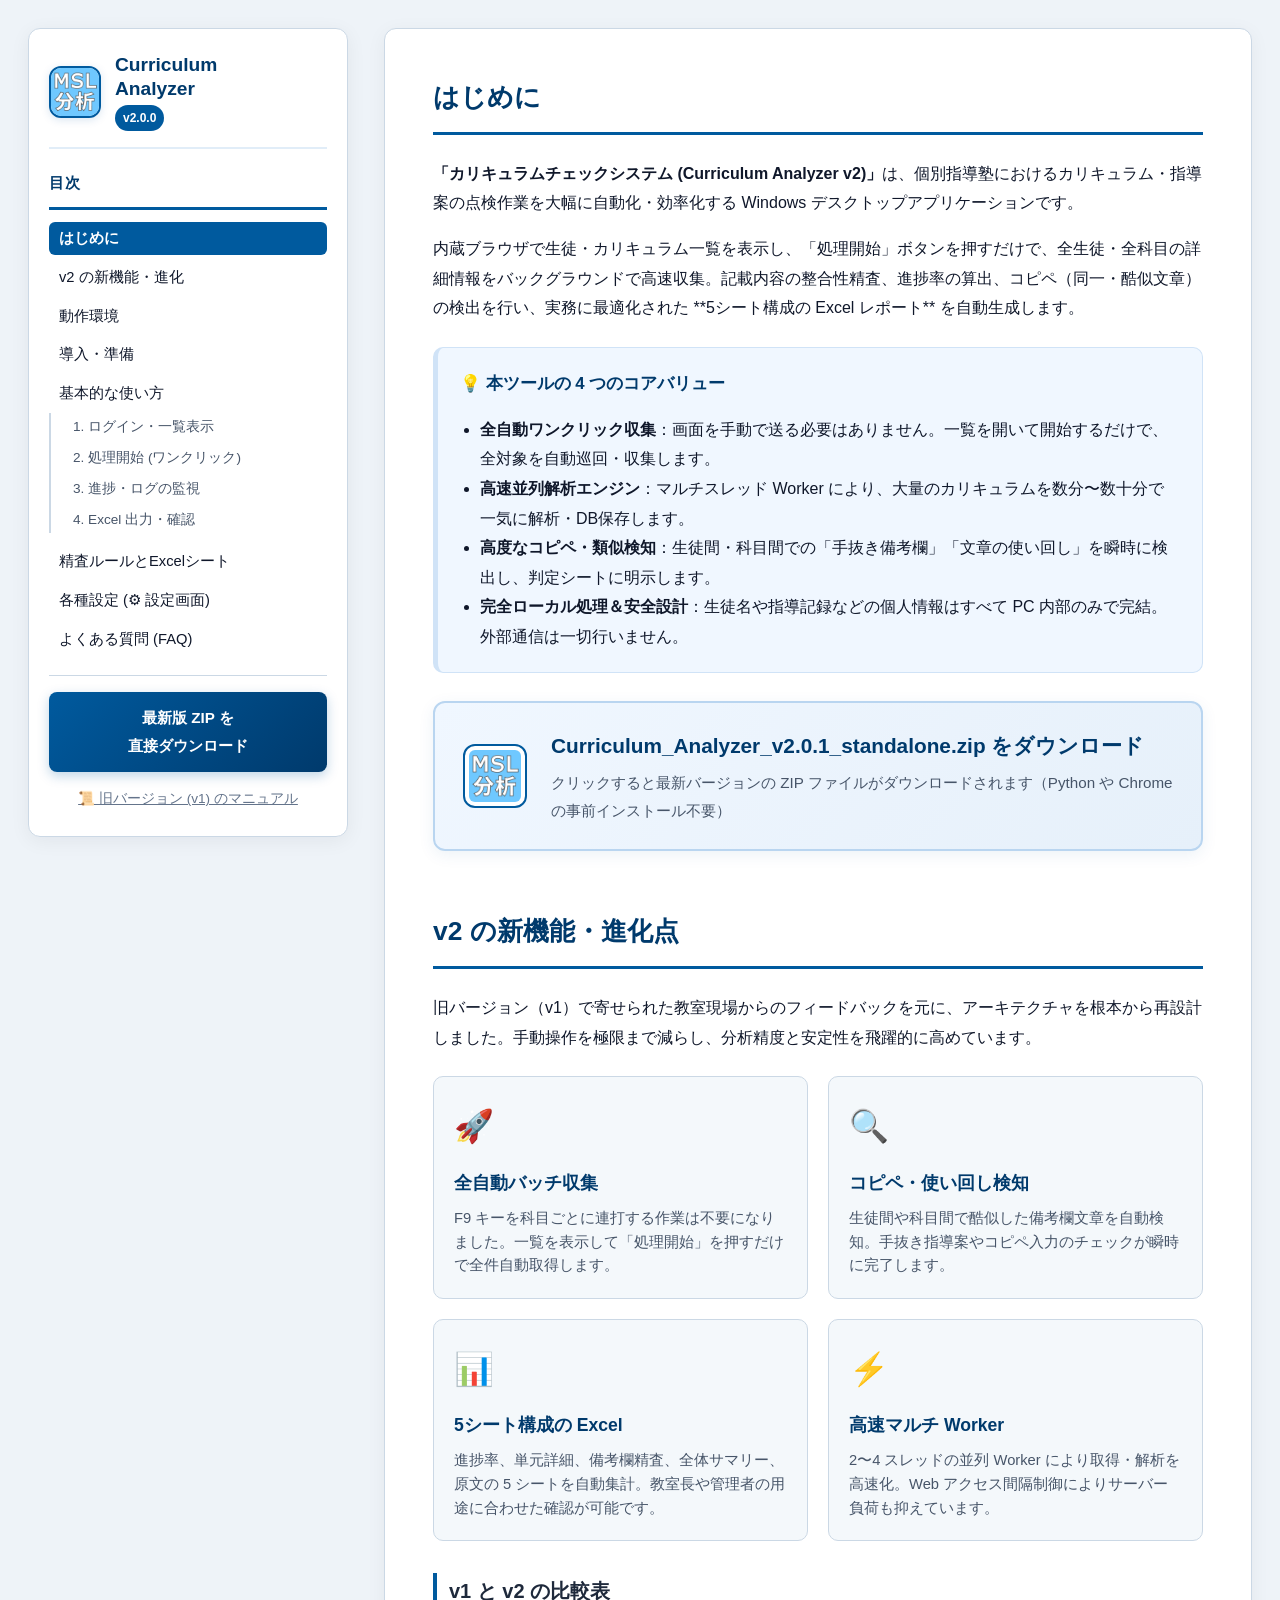
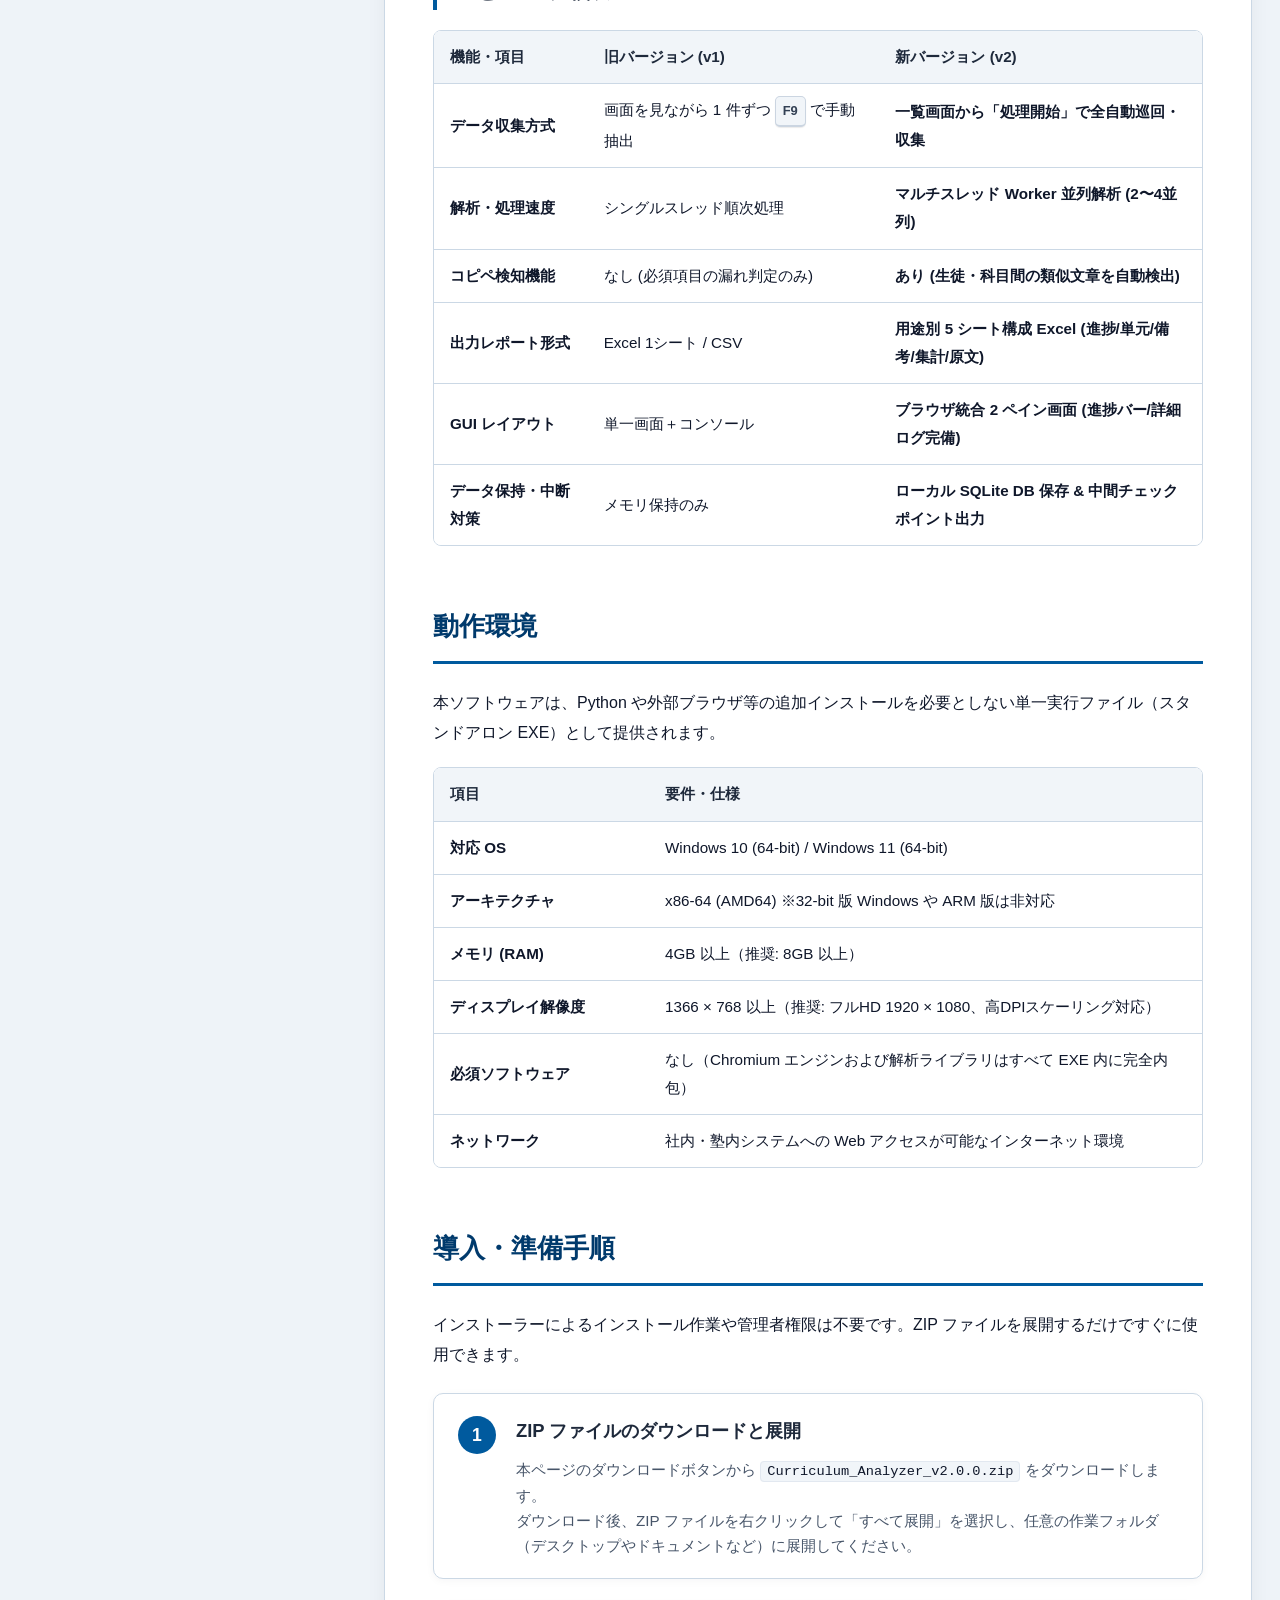
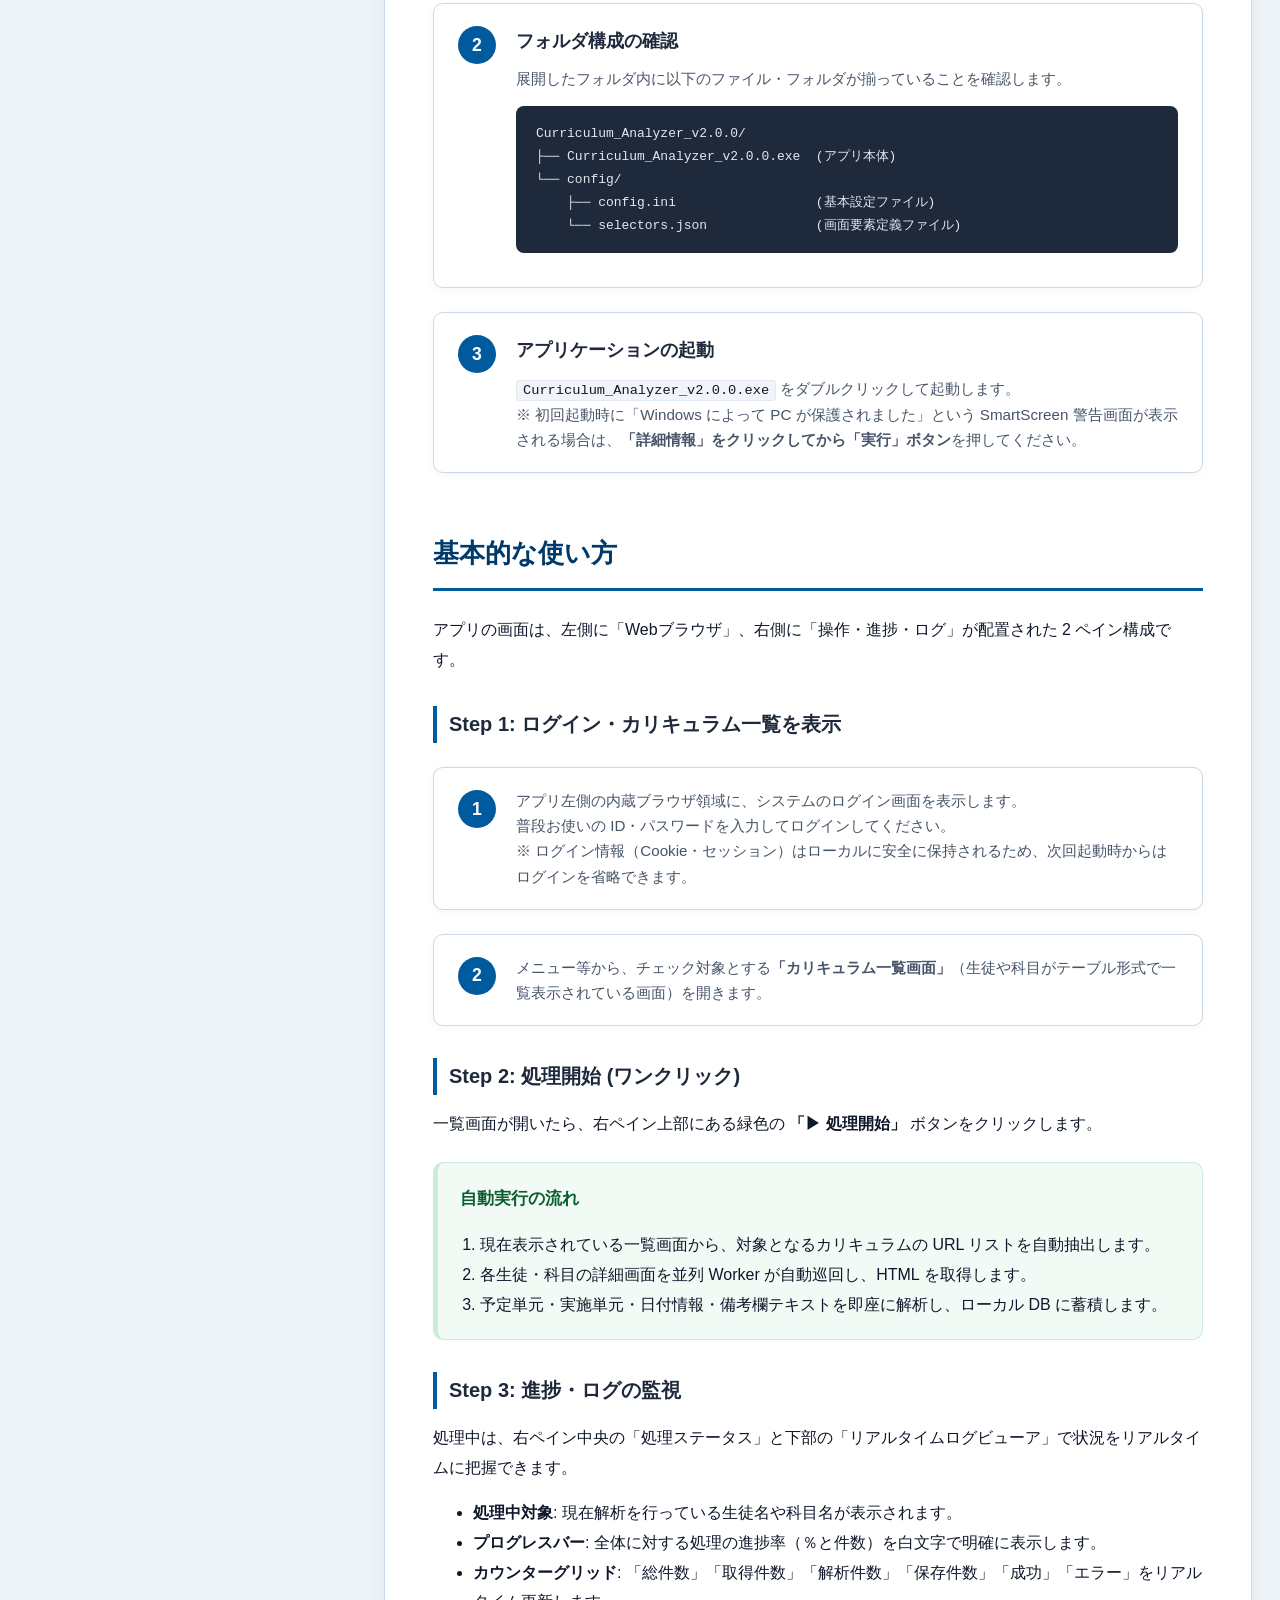
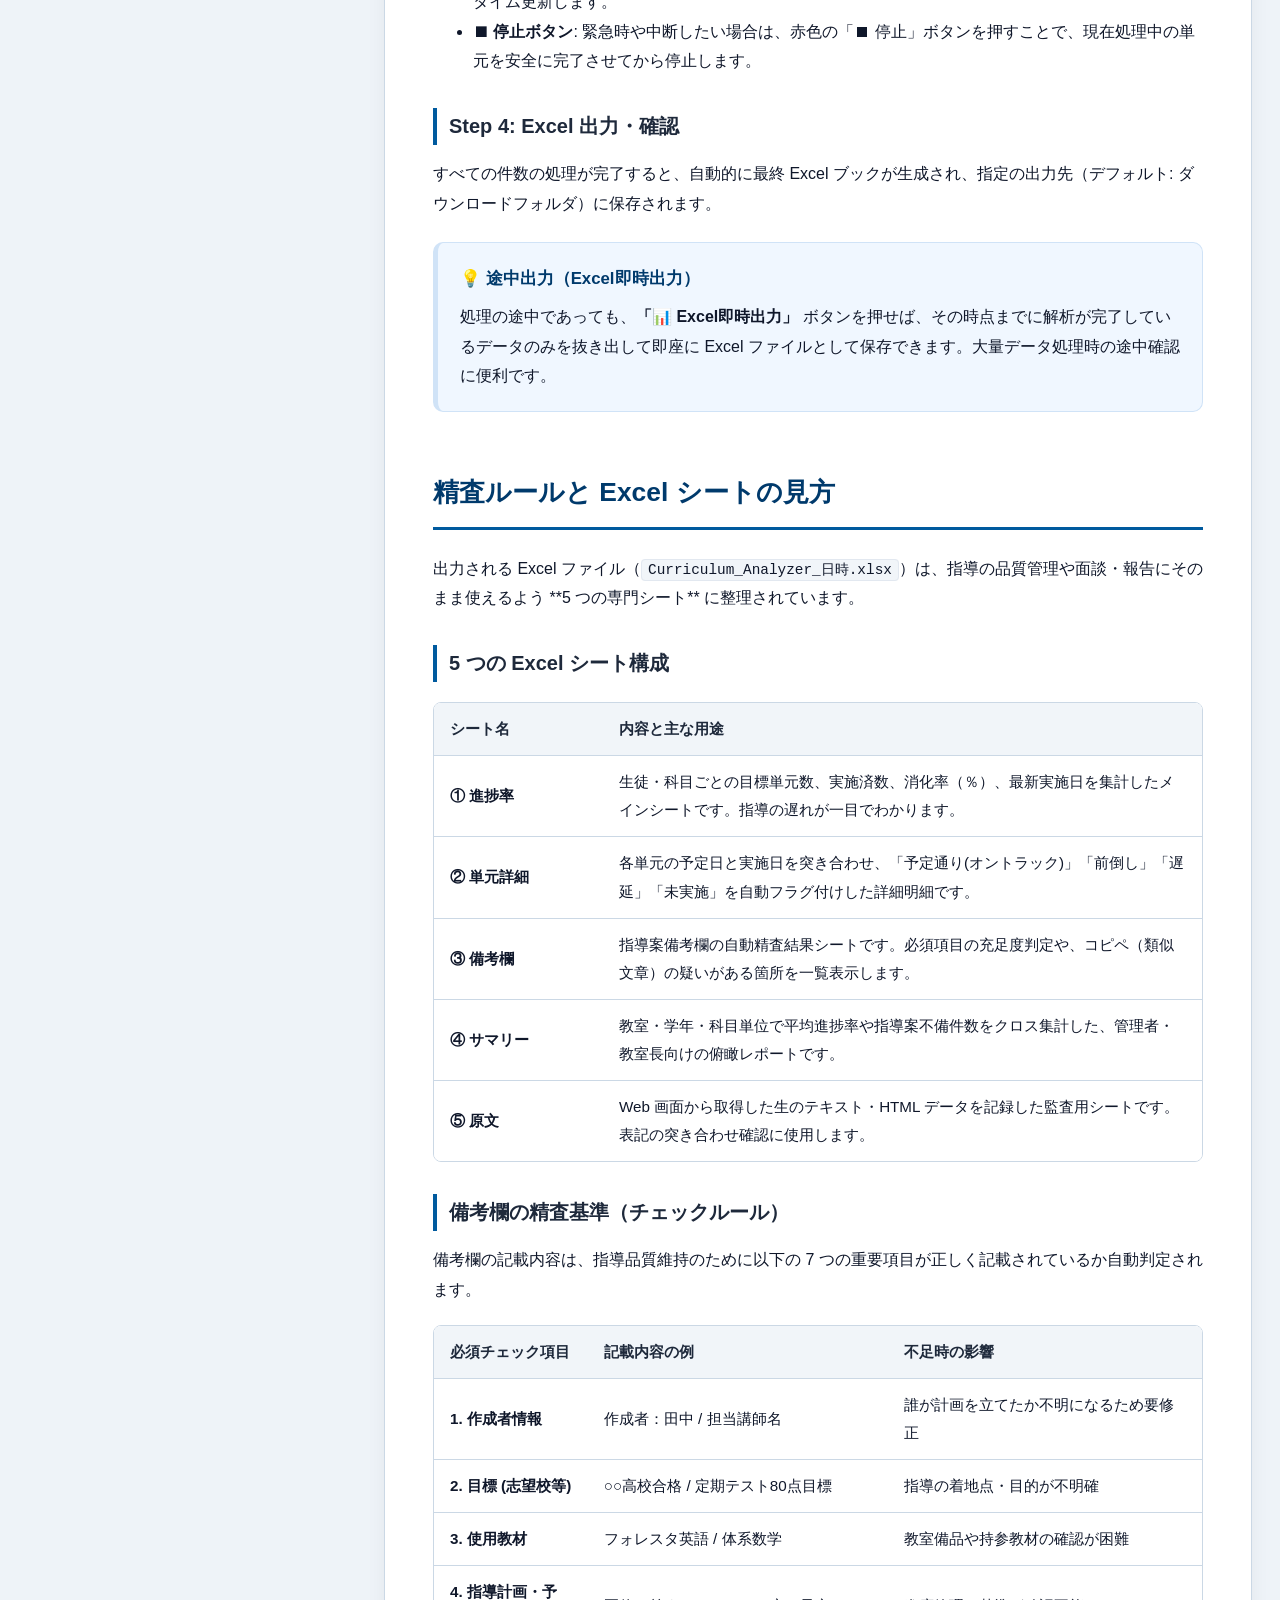
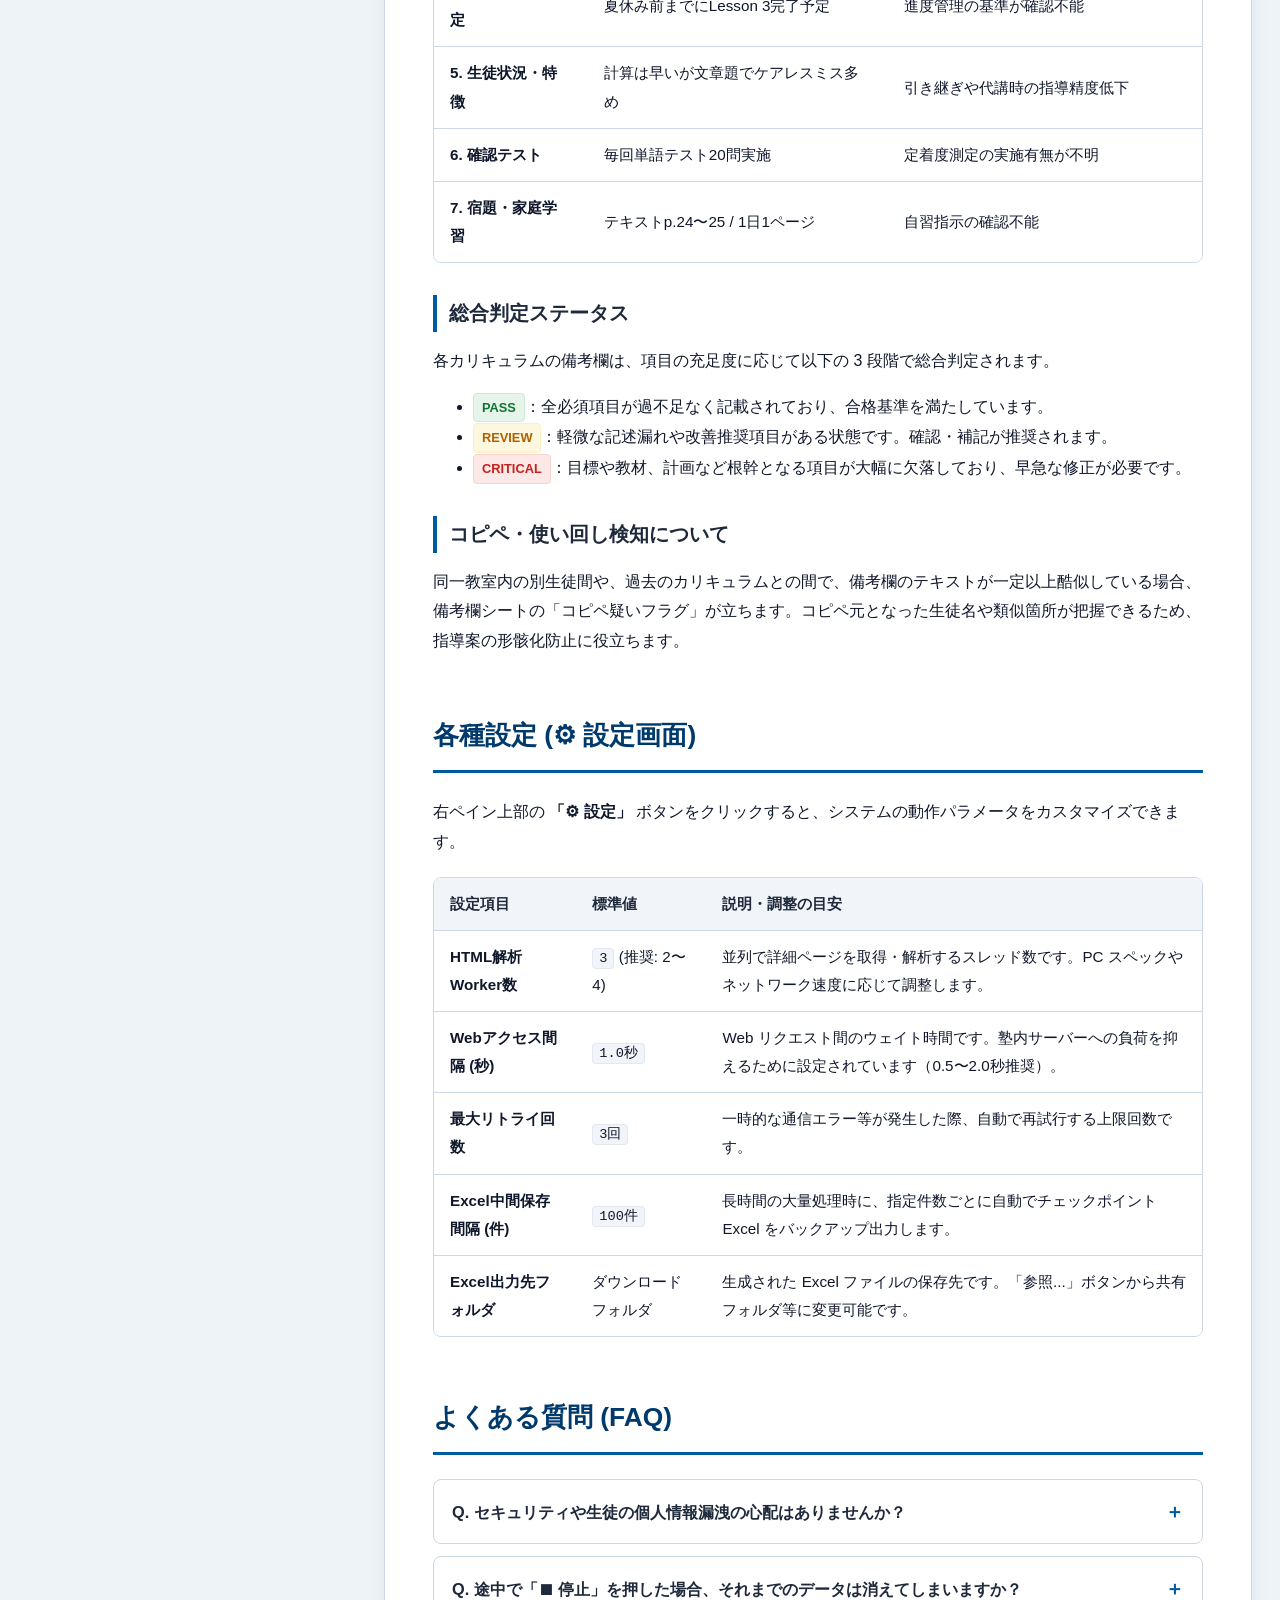
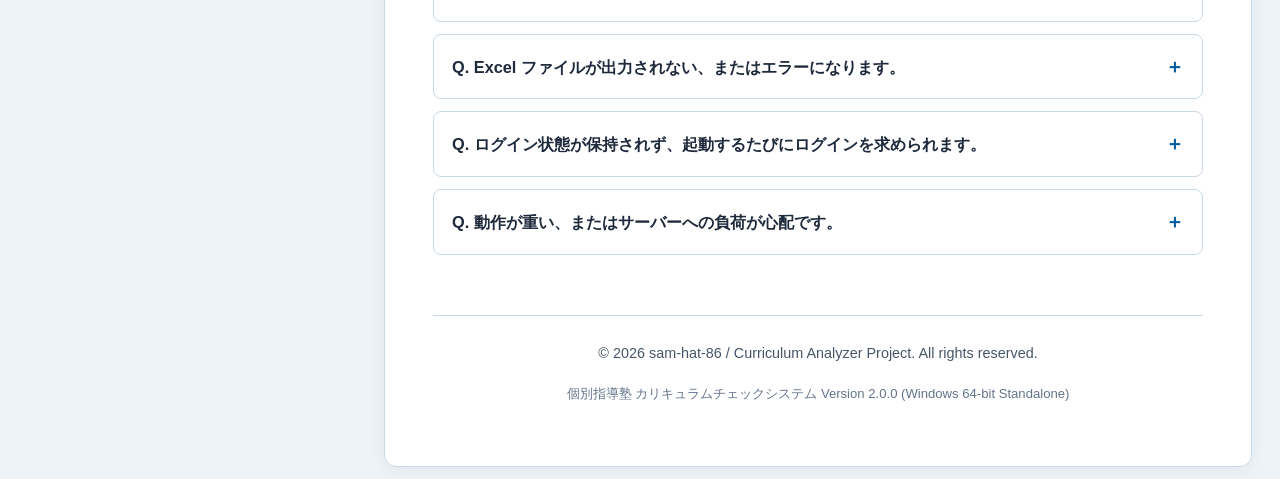
==== commit 1fba6109: "add: [script.js, style.css] Curriculum Analyzer v2 のドキュメント用スクリプトとスタイルシートを追加" ====
--- a/docs/index.html
+++ b/docs/index.html
@@ -46,6 +46,11 @@
                 <a class="toc-download-button download-link" href="#" rel="noopener" data-link-key="appDownload" aria-label="Curriculum Analyzer をダウンロード">
                     最新版 ZIP を<br>直接ダウンロード
                 </a>
+                <div style="margin-top: 14px; text-align: center; font-size: 0.85rem;">
+                    <a href="./v1/" style="color: #64748b; text-decoration: underline;">
+                        📜 旧バージョン (v1) のマニュアル
+                    </a>
+                </div>
             </div>
         </aside>
 
--- a/docs/style.css
+++ b/docs/style.css
@@ -1,26 +1,39 @@
-/* UD-friendly Slate Blue Gray Theme for Curriculum Analyzer */
-/* Eye-care optimized with reduced glare and balanced contrast */
+/* ==========================================================================
+   Curriculum Analyzer v2 - Official Documentation Stylesheet
+   Universal Design (UD) friendly, glare-reduced slate blue-gray theme
+   ========================================================================== */
+
 :root {
-    --color-primary: #004a9f;
-    --color-primary-strong: #002855;
-    --color-primary-light: #d3e2f2;
-    --color-bg: #d4dfec;              /* 全体背景：深めスレートブルーグレー */
-    --color-surface: #eaf0f6;         /* カード背景：中明度スレート */
-    --color-surface-sub: #e2eaf3;     /* 補助背景 */
+    --color-primary: #005a9e;
+    --color-primary-strong: #003a6c;
+    --color-primary-light: #e1edf8;
+    --color-accent-green: #107c41;
+    --color-accent-green-light: #e6f4ea;
+    --color-accent-orange: #d83b01;
+    --color-accent-orange-light: #fdeee9;
+    --color-bg: #eef3f8;              /* 全体背景：清潔感のある淡いスレートグレー */
+    --color-surface: #ffffff;         /* カード・メインコンテンツ背景：純白 */
+    --color-surface-sub: #f4f8fb;     /* 補助背景 */
     --text: #0f172a;                  /* くっきり読めるディープスレート文字色 */
     --muted: #475569;                 /* 補助テキスト */
-    --border-color: #b4c6d8;          /* 輪郭引き締め用スレートボーダー */
+    --border-color: #cbd8e5;          /* ボーダー */
+    --border-color-focus: #005a9e;
     --radius: 12px;
-    --gap: 20px;
+    --gap: 24px;
     --base-font-size: 16px;
 }
 
-* { box-sizing: border-box; }
-html, body { height: 100%; }
+* {
+    box-sizing: border-box;
+}
+
+html, body {
+    height: 100%;
+}
 
 body {
     margin: 0;
-    font-family: -apple-system, BlinkMacSystemFont, "Hiragino Kaku Gothic ProN", "メイリオ", "Segoe UI", Roboto, "Noto Sans JP", sans-serif;
+    font-family: -apple-system, BlinkMacSystemFont, "Segoe UI", "Hiragino Kaku Gothic ProN", "メイリオ", Roboto, "Noto Sans JP", sans-serif;
     font-size: var(--base-font-size);
     line-height: 1.85;
     color: var(--text);
@@ -33,58 +46,75 @@
 /* Container */
 main {
     width: 100%;
-    max-width: 1380px;
+    max-width: 1420px;
     margin: 0 auto;
     padding: 12px;
     display: grid;
     grid-template-columns: 320px 1fr;
-    gap: 32px;
+    gap: 36px;
 }
 
 /* Sidebar / Table of contents */
 .note {
-    background: linear-gradient(180deg, #e5ecf4, #dbe5f0);
+    background: #ffffff;
     border: 1px solid var(--border-color);
-    padding: 22px 18px;
-    border-radius: 12px;
-    box-shadow: 0 4px 16px rgba(15, 23, 42, 0.08);
+    padding: 24px 20px;
+    border-radius: var(--radius);
+    box-shadow: 0 4px 20px rgba(15, 23, 42, 0.06);
     margin: 0;
     align-self: start;
     position: sticky;
     top: 24px;
     max-height: calc(100vh - 48px);
-    overflow:hidden scroll;
+    overflow-y: auto;
 }
 
 .brand-header {
     display: flex;
     align-items: center;
-    gap: 12px;
-    margin-bottom: 16px;
-    padding-bottom: 14px;
-    border-bottom: 2px solid var(--border-color);
+    gap: 14px;
+    margin-bottom: 20px;
+    padding-bottom: 16px;
+    border-bottom: 2px solid var(--color-primary-light);
 }
 
 .brand-header img {
-    width: 48px;
-    height: 48px;
-    border-radius: 10px;
+    width: 52px;
+    height: 52px;
+    border-radius: 12px;
     border: 2px solid var(--color-primary);
     object-fit: contain;
-    background: #eaf0f6;
-    box-shadow: 0 2px 8px rgba(15, 23, 42, 0.1);
+    background: #ffffff;
+    box-shadow: 0 2px 8px rgba(0, 90, 158, 0.15);
+}
+
+.brand-header .brand-title-wrap {
+    display: flex;
+    flex-direction: column;
 }
 
 .brand-header h1 {
-    font-size: 1.15rem;
-    line-height: 1.35;
+    font-size: 1.2rem;
+    line-height: 1.25;
     margin: 0;
     color: var(--color-primary-strong);
     font-weight: 800;
 }
 
+.brand-badge {
+    display: inline-block;
+    font-size: 0.75rem;
+    font-weight: 700;
+    color: #ffffff;
+    background: var(--color-primary);
+    padding: 2px 8px;
+    border-radius: 999px;
+    margin-top: 4px;
+    width: fit-content;
+}
+
 .note-title {
-    margin: 0 0 10px;
+    margin: 0 0 12px;
     font-size: 0.95rem;
     color: var(--color-primary-strong);
     font-weight: 700;
@@ -97,406 +127,509 @@
     flex-direction: column;
     gap: 6px;
     padding: 0;
-    margin: 0 0 18px 0;
+    margin: 0 0 20px 0;
     list-style: none;
 }
 
-.note-toc .toc li { margin: 0; }
 .note-toc .toc a {
+    color: var(--text);
+    text-decoration: none;
+    padding: 6px 10px;
+    border-radius: 6px;
+    font-size: 0.92rem;
+    font-weight: 500;
+    transition: all 0.15s ease-in-out;
     display: block;
-    padding: 7px 10px;
-    color: var(--color-primary-strong);
-    text-decoration: none;
-    border-radius: 8px;
+    line-height: 1.4;
+}
+
+.note-toc .toc a:hover {
+    background-color: var(--color-primary-light);
+    color: var(--color-primary-strong);
     font-weight: 600;
-    font-size: 0.92rem;
-    transition: background 0.15s ease, color 0.15s ease;
-}
-
-.note-toc .toc a:hover {
-    background: rgba(0, 74, 159, 0.12);
-}
-
-.note-toc .toc a:focus-visible {
-    outline: 3px solid var(--color-primary-strong);
-    outline-offset: 2px;
-}
-
-.toc a.active, .toc a[aria-current="true"] {
-    background: var(--color-primary);
-    color: #ffffff !important;
+}
+
+.note-toc .toc a.active {
+    background-color: var(--color-primary);
+    color: #ffffff;
+    font-weight: 700;
 }
 
 .note-toc .toc-sub {
     list-style: none;
     padding-left: 14px;
-    margin: 4px 0 0 0;
+    margin: 4px 0 6px 0;
     display: flex;
     flex-direction: column;
     gap: 4px;
+    border-left: 2px solid var(--border-color);
 }
 
 .note-toc .toc-sub a {
     font-size: 0.85rem;
     padding: 4px 8px;
-    font-weight: 500;
-}
-
-/* TOC download button */
+    color: var(--muted);
+}
+
+.note-toc .toc-sub a:hover {
+    color: var(--color-primary-strong);
+    background-color: var(--color-primary-light);
+}
+
+.note-toc .toc-sub a.active {
+    background-color: var(--color-primary-light);
+    color: var(--color-primary-strong);
+    font-weight: 700;
+}
+
 .toc-download {
-    margin-top: 14px;
-    padding-top: 14px;
-    border-top: 2px solid var(--border-color);
+    margin-top: 12px;
+    padding-top: 16px;
+    border-top: 1px solid var(--border-color);
 }
 
 .toc-download-button {
-    display: block;
+    display: flex;
+    align-items: center;
+    justify-content: center;
     text-align: center;
+    gap: 8px;
+    background: linear-gradient(135deg, var(--color-primary), var(--color-primary-strong));
+    color: #ffffff;
+    font-weight: 700;
+    font-size: 0.95rem;
     padding: 12px 14px;
-    border-radius: 10px;
-    background: linear-gradient(90deg, var(--color-primary), var(--color-primary-strong));
-    color: #ffffff;
+    border-radius: 8px;
     text-decoration: none;
-    font-weight: 700;
-    font-size: 0.95rem;
-    box-shadow: 0 4px 12px rgba(0, 40, 85, 0.3);
-    transition: transform 0.1s ease, filter 0.15s ease;
+    box-shadow: 0 4px 12px rgba(0, 90, 158, 0.25);
+    transition: transform 0.15s, box-shadow 0.15s;
 }
 
 .toc-download-button:hover {
-    filter: brightness(1.1);
-    transform: translateY(-1px);
-}
-
-.toc-download-button:active {
-    transform: translateY(1px);
-}
-
-.toc-download-button:focus-visible {
-    outline: 3px solid var(--color-primary-strong);
-    box-shadow: 0 0 0 6px rgba(0, 74, 159, 0.2);
-    outline-offset: 2px;
-}
-
-/* Main Content Sections */
-article { min-width: 0; }
-
-section {
+    transform: translateY(-2px);
+    box-shadow: 0 6px 16px rgba(0, 90, 158, 0.35);
+}
+
+/* Article / Content */
+article {
     background: var(--color-surface);
     border: 1px solid var(--border-color);
-    padding: 28px 36px;
-    margin-bottom: 28px;
-    border-radius: 14px;
-    box-shadow: 0 4px 16px rgba(15, 23, 42, 0.06);
+    border-radius: var(--radius);
+    padding: 44px 48px;
+    box-shadow: 0 4px 20px rgba(15, 23, 42, 0.05);
+}
+
+section {
+    margin-bottom: 56px;
+    scroll-margin-top: 24px;
+}
+
+section:last-of-type {
+    margin-bottom: 0;
 }
 
 h2 {
-    font-size: 1.6rem;
-    margin: 0 0 16px;
-    color: var(--color-primary-strong);
-    border-bottom: 2px solid var(--border-color);
-    padding-bottom: 8px;
+    font-size: 1.65rem;
+    color: var(--color-primary-strong);
+    border-bottom: 3px solid var(--color-primary);
+    padding-bottom: 10px;
+    margin-top: 0;
+    margin-bottom: 24px;
+    font-weight: 800;
+    display: flex;
+    align-items: center;
+    gap: 10px;
 }
 
 h3 {
-    font-size: 1.22rem;
-    margin: 22px 0 10px;
-    color: var(--color-primary);
+    font-size: 1.25rem;
+    color: #1e293b;
+    margin-top: 32px;
+    margin-bottom: 14px;
+    font-weight: 700;
+    position: relative;
+    padding-left: 12px;
+    border-left: 4px solid var(--color-primary);
 }
 
 h4 {
     font-size: 1.05rem;
-    margin: 16px 0 6px;
-    color: var(--text);
+    color: #334155;
+    margin-top: 24px;
+    margin-bottom: 10px;
+    font-weight: 700;
 }
 
 p {
-    margin: 0 0 12px;
-    color: var(--text);
-    font-size: 1rem;
-}
-
-/* Lists */
-ol, ul {
-    margin: 0 0 16px 1.4rem;
-    padding-left: 0;
-}
-
-li {
+    margin-top: 0;
+    margin-bottom: 16px;
+}
+
+/* Hero Download Card */
+.download-hero {
+    display: flex;
+    align-items: center;
+    gap: 24px;
+    background: linear-gradient(135deg, #f0f7ff 0%, #e6f0fa 100%);
+    border: 2px solid #b9d5f0;
+    border-radius: 12px;
+    padding: 24px 28px;
+    margin: 28px 0;
+    text-decoration: none;
+    color: inherit;
+    transition: transform 0.2s, box-shadow 0.2s, border-color 0.2s;
+    box-shadow: 0 4px 16px rgba(0, 90, 158, 0.08);
+}
+
+.download-hero:hover {
+    transform: translateY(-3px);
+    box-shadow: 0 8px 24px rgba(0, 90, 158, 0.16);
+    border-color: var(--color-primary);
+}
+
+.download-hero img {
+    width: 64px;
+    height: 64px;
+    border-radius: 12px;
+    background: #ffffff;
+    padding: 4px;
+    border: 2px solid var(--color-primary);
+    flex-shrink: 0;
+}
+
+.hero-title {
+    font-size: 1.3rem;
+    font-weight: 800;
+    color: var(--color-primary-strong);
+    margin-bottom: 4px;
+}
+
+.hero-desc {
+    font-size: 0.95rem;
+    color: var(--muted);
+}
+
+/* Callout cards */
+.callout {
+    border-radius: 10px;
+    padding: 20px 22px;
+    margin: 24px 0;
+    border-left: 5px solid transparent;
+}
+
+.callout-title {
+    font-weight: 700;
+    font-size: 1.05rem;
     margin-bottom: 8px;
-}
-
-/* Emphasized Text */
-strong {
-    color: #b91c1c;
-    font-weight: 700;
-}
-
-/* Keyboard Shortcut Badges (<kbd>) */
-kbd {
-    display: inline-block;
-    padding: 3px 8px;
-    font-size: 0.88em;
-    font-family: Consolas, Monaco, "Courier New", monospace;
-    font-weight: 700;
-    line-height: 1.2;
-    color: #0f172a;
-    background: linear-gradient(180deg, #e6eff7, #cbd9e8);
-    border: 1px solid #94a3b8;
-    border-bottom: 2px solid #64748b;
-    border-radius: 5px;
-    box-shadow: 0 1px 2px rgba(15, 23, 42, 0.15);
-    margin: 0 2px;
-    vertical-align: baseline;
-}
-
-/* Tables */
+    display: flex;
+    align-items: center;
+    gap: 8px;
+}
+
+.callout-info {
+    background-color: #f0f7ff;
+    border-left-color: var(--color-primary);
+    border: 1px solid #d0e3f7;
+    border-left-width: 5px;
+}
+
+.callout-info .callout-title {
+    color: var(--color-primary-strong);
+}
+
+.callout-success {
+    background-color: #f2faf5;
+    border-left-color: var(--color-accent-green);
+    border: 1px solid #c9edd6;
+    border-left-width: 5px;
+}
+
+.callout-success .callout-title {
+    color: #0b5e31;
+}
+
+.callout-warning {
+    background-color: #fff9f2;
+    border-left-color: #d97706;
+    border: 1px solid #fde3be;
+    border-left-width: 5px;
+}
+
+.callout-warning .callout-title {
+    color: #92400e;
+}
+
+/* Feature Grid */
+.feature-grid {
+    display: grid;
+    grid-template-columns: repeat(auto-fit, minmax(280px, 1fr));
+    gap: 20px;
+    margin: 24px 0;
+}
+
+.feature-card {
+    background: var(--color-surface-sub);
+    border: 1px solid var(--border-color);
+    border-radius: 10px;
+    padding: 20px;
+    transition: transform 0.15s, box-shadow 0.15s;
+}
+
+.feature-card:hover {
+    transform: translateY(-2px);
+    box-shadow: 0 4px 12px rgba(15, 23, 42, 0.08);
+}
+
+.feature-icon {
+    font-size: 2rem;
+    margin-bottom: 10px;
+}
+
+.feature-title {
+    font-size: 1.1rem;
+    font-weight: 700;
+    color: var(--color-primary-strong);
+    margin-bottom: 8px;
+}
+
+.feature-desc {
+    font-size: 0.92rem;
+    color: var(--muted);
+    margin: 0;
+    line-height: 1.6;
+}
+
+/* Step list */
+.step-list {
+    display: flex;
+    flex-direction: column;
+    gap: 24px;
+    margin: 24px 0;
+}
+
+.step-item {
+    display: flex;
+    gap: 20px;
+    background: #ffffff;
+    border: 1px solid var(--border-color);
+    border-radius: 10px;
+    padding: 20px 24px;
+    box-shadow: 0 2px 8px rgba(15, 23, 42, 0.04);
+}
+
+.step-number {
+    width: 38px;
+    height: 38px;
+    background: var(--color-primary);
+    color: #ffffff;
+    border-radius: 50%;
+    display: flex;
+    align-items: center;
+    justify-content: center;
+    font-weight: 800;
+    font-size: 1.1rem;
+    flex-shrink: 0;
+    margin-top: 2px;
+}
+
+.step-content {
+    flex: 1;
+}
+
+.step-title {
+    font-size: 1.15rem;
+    font-weight: 700;
+    color: #1e293b;
+    margin: 0 0 8px 0;
+}
+
+.step-text {
+    font-size: 0.95rem;
+    color: #475569;
+    margin: 0;
+    line-height: 1.65;
+}
+
+/* Comparison Table / Tables */
 .table-wrapper {
     overflow-x: auto;
-    margin: 16px 0 22px;
+    margin: 20px 0;
+    border-radius: 8px;
+    border: 1px solid var(--border-color);
 }
 
 table {
     width: 100%;
     border-collapse: collapse;
     font-size: 0.95rem;
+    background: #ffffff;
+}
+
+th, td {
+    padding: 12px 16px;
+    border-bottom: 1px solid var(--border-color);
     text-align: left;
-    background: var(--color-surface);
-}
-
-th, td {
-    padding: 10px 14px;
-    border: 1px solid var(--border-color);
 }
 
 th {
-    background-color: var(--color-primary-light);
-    color: var(--color-primary-strong);
-    font-weight: 700;
-}
-
-tbody tr:nth-child(even) {
-    background-color: #dfebf7;
-}
-
-tbody tr:nth-child(odd) {
-    background-color: var(--color-surface);
-}
-
-/* Code and Pre */
+    background-color: #f1f5f9;
+    color: #1e293b;
+    font-weight: 700;
+    white-space: nowrap;
+}
+
+tr:last-child td {
+    border-bottom: none;
+}
+
+tr:hover td {
+    background-color: #f8fafc;
+}
+
+/* Badges */
+.badge {
+    display: inline-block;
+    padding: 2px 8px;
+    border-radius: 4px;
+    font-size: 0.8rem;
+    font-weight: 700;
+    text-align: center;
+}
+
+.badge-pass {
+    background-color: #e6f4ea;
+    color: #137333;
+    border: 1px solid #ceead6;
+}
+
+.badge-review {
+    background-color: #fef7e0;
+    color: #b06000;
+    border: 1px solid #feefc3;
+}
+
+.badge-critical {
+    background-color: #fce8e6;
+    color: #c5221f;
+    border: 1px solid #fad2cf;
+}
+
+/* Key badge */
+kbd {
+    display: inline-block;
+    padding: 2px 7px;
+    font-family: inherit;
+    font-size: 0.85em;
+    font-weight: 600;
+    color: #334155;
+    background-color: #f1f5f9;
+    border: 1px solid #cbd5e1;
+    border-bottom-width: 2px;
+    border-radius: 5px;
+    box-shadow: 0 1px 1px rgba(0, 0, 0, 0.08);
+}
+
+/* Code */
+code {
+    font-family: "Consolas", "Courier New", monospace;
+    font-size: 0.9em;
+    background-color: #f1f5f9;
+    color: #0f172a;
+    padding: 2px 6px;
+    border-radius: 4px;
+    border: 1px solid #e2e8f0;
+}
+
 pre {
-    background: #0f172a;
-    color: #f1f5f9;
-    padding: 14px 18px;
-    border: 1px solid #334155;
+    background-color: #1e293b;
+    color: #e2e8f0;
+    padding: 16px 20px;
     border-radius: 8px;
     overflow-x: auto;
+    font-family: "Consolas", "Courier New", monospace;
     font-size: 0.9rem;
     line-height: 1.6;
-    margin: 12px 0 18px;
-    box-shadow: 0 2px 8px rgba(15, 23, 42, 0.12);
-}
-
-code {
-    font-family: Consolas, "Courier New", monospace;
-    background: rgba(0, 74, 159, 0.1);
-    color: var(--color-primary-strong);
-    padding: 2px 6px;
-    border-radius: 4px;
-    font-size: 0.9em;
 }
 
 pre code {
     background: transparent;
     color: inherit;
     padding: 0;
-}
-
-/* Callouts / Alerts */
-.callout {
+    border: none;
+}
+
+/* FAQ Accordion */
+details {
+    background: #ffffff;
+    border: 1px solid var(--border-color);
+    border-radius: 8px;
     padding: 14px 18px;
-    border-radius: 10px;
-    margin: 16px 0 20px;
+    margin-bottom: 12px;
+    transition: background-color 0.15s;
+}
+
+details[open] {
+    background: #f8fafc;
+    border-color: #94a3b8;
+}
+
+summary {
+    font-weight: 700;
+    font-size: 1.02rem;
+    color: #1e293b;
+    cursor: pointer;
+    list-style: none;
+    display: flex;
+    align-items: center;
+    justify-content: space-between;
+}
+
+summary::-webkit-details-marker {
+    display: none;
+}
+
+summary::after {
+    content: "＋";
+    font-weight: bold;
+    color: var(--color-primary);
+    font-size: 1.2rem;
+}
+
+details[open] summary::after {
+    content: "ー";
+}
+
+details p {
+    margin-top: 14px;
+    margin-bottom: 0;
     font-size: 0.95rem;
-    border: 1px solid transparent;
-}
-
-.callout-info {
-    background-color: #dbe7f5;
-    border-color: #bfdbfe;
-    border-left: 5px solid #2563eb;
-    color: #1e3a8a;
-}
-
-.callout-warn {
-    background-color: #f6e8d2;
-    border-color: #fde68a;
-    border-left: 5px solid #d97706;
-    color: #78350f;
-}
-
-.callout-title {
-    font-weight: 700;
-    margin-bottom: 4px;
-    display: flex;
-    align-items: center;
-    gap: 6px;
-}
-
-/* Screenshot Frame / Image Placeholder */
-.screenshot-frame {
-    margin: 14px 0 20px;
-    border: 2px solid var(--border-color);
-    border-radius: 10px;
-    overflow: hidden;
-    background: #dbe5f0;
-    box-shadow: 0 4px 14px rgba(15, 23, 42, 0.08);
-}
-
-.screenshot-frame img {
-    display: block;
-    width: 100%;
-    max-width: 100%;
-    height: auto;
-    max-height: 480px;
-    object-fit: contain;
-    background: #eaf0f6;
-    margin: 0 auto;
-    border: none;
-    box-shadow: none;
-}
-
-.screenshot-caption {
-    background: #d3dfed;
-    color: #334155;
-    font-size: 0.85rem;
-    font-weight: 600;
-    padding: 6px 14px;
+    color: #475569;
+    line-height: 1.7;
+}
+
+/* Footer */
+footer {
+    margin-top: 60px;
+    padding-top: 24px;
+    border-top: 1px solid var(--border-color);
     text-align: center;
-    border-top: 1px solid var(--border-color);
-}
-
-/* Fallback placeholder when img not available */
-.img-placeholder {
-    display: flex;
-    flex-direction: column;
-    align-items: center;
-    justify-content: center;
-    padding: 36px 20px;
-    background: linear-gradient(135deg, #dbe7f3 0%, #ccdcf0 100%);
-    border: 2px dashed #60a5fa;
-    border-radius: 10px;
-    color: #1e3a8a;
-    text-align: center;
-    margin: 14px 0 20px;
-}
-
-.img-placeholder .placeholder-icon {
-    font-size: 2rem;
-    margin-bottom: 6px;
-}
-
-.img-placeholder .placeholder-text {
-    font-weight: 700;
-    font-size: 0.98rem;
-    margin-bottom: 2px;
-}
-
-.img-placeholder .placeholder-sub {
-    font-size: 0.82rem;
-    color: #2563eb;
-}
-
-/* Download hero box */
-.download-hero {
-    display: flex;
-    align-items: center;
-    gap: 20px;
-    padding: 20px 24px;
-    border-radius: 12px;
-    background: linear-gradient(90deg, var(--color-primary), var(--color-primary-strong));
-    color: #ffffff;
-    text-decoration: none;
-    box-shadow: 0 6px 20px rgba(0, 40, 85, 0.25);
-    margin: 18px 0;
-    transition: transform 0.15s ease, filter 0.15s ease;
-}
-
-.download-hero:hover {
-    filter: brightness(1.1);
-    transform: translateY(-2px);
-}
-
-.download-hero img {
-    width: 64px;
-    height: 64px;
-    object-fit: contain;
-    border-radius: 10px;
-    background: #eaf0f6;
-    padding: 4px;
-    box-shadow: 0 2px 6px rgba(0, 0, 0, 0.15);
-}
-
-.download-hero .hero-title {
-    font-size: 1.25rem;
-    font-weight: 800;
-    margin-bottom: 2px;
-}
-
-.download-hero .hero-desc {
     font-size: 0.9rem;
-    opacity: 0.92;
-}
-
-/* FAQ Definition Lists */
-dt {
-    margin: 20px 0 8px;
-    font-size: 1.12rem;
-    font-weight: 700;
-    color: var(--color-primary-strong);
-    display: flex;
-    align-items: center;
-    gap: 8px;
-}
-
-dt::before {
-    content: "Q";
-    display: inline-flex;
-    align-items: center;
-    justify-content: center;
-    width: 26px;
-    height: 26px;
-    background: var(--color-primary);
-    color: #ffffff;
-    font-size: 0.85rem;
-    font-weight: 800;
-    border-radius: 50%;
-    flex-shrink: 0;
-}
-
-dd {
-    margin: 0 0 16px 34px;
-    color: var(--text);
-    line-height: 1.8;
-}
-
-/* Print */
-@media print {
-    body { background: #fff; color: #000; padding: 0; }
-    .note { display: none; }
-    main { grid-template-columns: 1fr; }
-    section { box-shadow: none; border-radius: 0; padding: 12px 0; border: none; }
-}
-
-/* Mobile & Tablet */
-@media screen and (max-width: 860px) {
-    body { padding: 8px; }
-    main { grid-template-columns: 1fr; padding: 0; gap: 16px; }
+    color: var(--muted);
+}
+
+/* Responsive */
+@media (max-width: 1024px) {
+    main {
+        grid-template-columns: 1fr;
+    }
+
     .note {
-        position: static;
+        position: relative;
+        top: 0;
         max-height: none;
-        margin-bottom: 12px;
     }
-    section { padding: 20px 18px; margin-bottom: 16px; }
-    .download-hero { flex-direction: column; text-align: center; }
-}+
+    article {
+        padding: 32px 24px;
+    }
+}
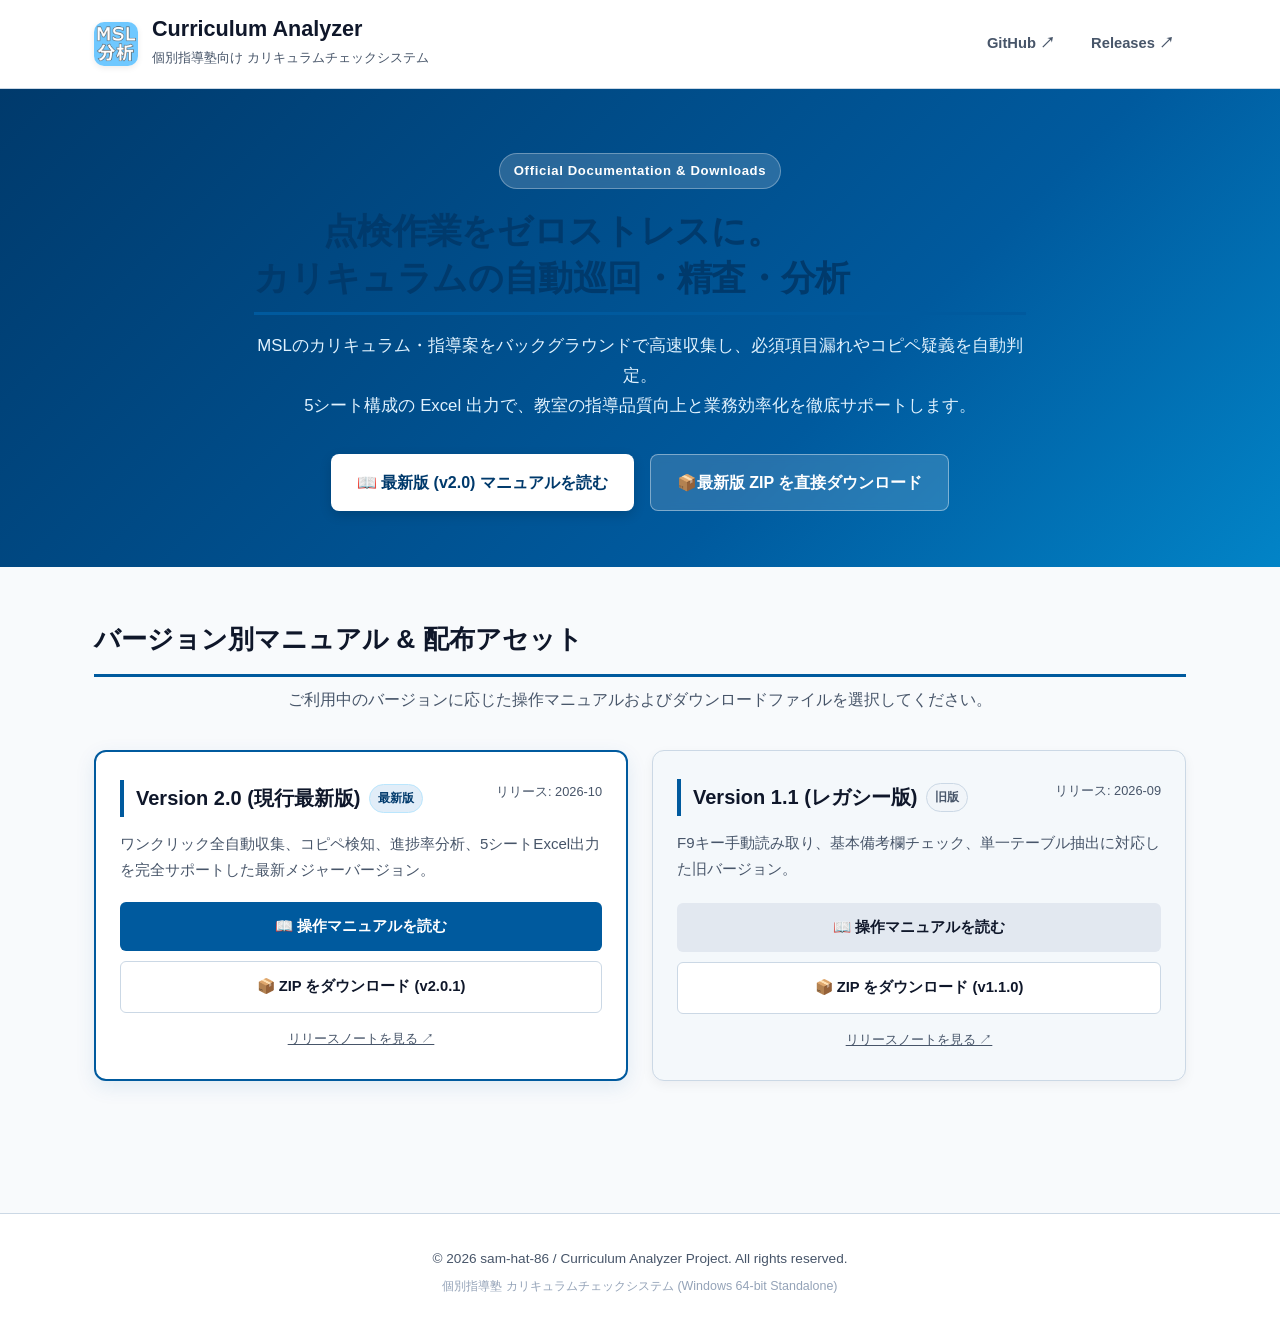
==== commit 2413c765: "ref: [docs/index.html] バージョン管理対応の総合ポータル画面に刷新" ====
--- a/docs/index.html
+++ b/docs/index.html
@@ -6,497 +6,139 @@
     <meta name="viewport" content="width=device-width, initial-scale=1.0" />
     <link rel="icon" href="icon.png" type="image/png" />
     <link rel="stylesheet" href="style.css" />
-    <title>カリキュラムチェックシステム v2 (Curriculum Analyzer) - 公式ドキュメント・操作マニュアル</title>
-    <meta name="description" content="個別指導塾向け カリキュラムチェックシステム (Curriculum Analyzer v2) のダウンロード・導入・使い方ガイド。ワンクリック全自動収集、コピペ検知、進捗率分析、5シートExcel出力を完全サポート。">
+    <title>Curriculum Analyzer - 公式ドキュメントポータル</title>
+    <meta name="description" content="個別指導塾向け カリキュラムチェックシステム (Curriculum Analyzer) の公式ドキュメントポータル。全バージョンの操作マニュアルおよび最新版 ZIP ダウンロードを提供します。">
 </head>
 
-<body>
-    <main id="main" role="main" tabindex="-1">
-
-        <!-- サイドバー（目次・ダウンロード） -->
-        <aside class="note note-toc" aria-labelledby="toc-label">
-            <div class="brand-header">
-                <img src="icon.png" alt="Curriculum Analyzer アイコン" />
-                <div class="brand-title-wrap">
-                    <h1>Curriculum<br>Analyzer</h1>
-                    <span class="brand-badge">v2.0.0</span>
+<body class="portal-body">
+    <!-- ポータルヘッダー -->
+    <header class="portal-header">
+        <div class="portal-container header-inner">
+            <div class="portal-brand">
+                <img src="icon.png" alt="Curriculum Analyzer ロゴ" class="portal-logo" />
+                <div class="portal-brand-text">
+                    <h1>Curriculum Analyzer</h1>
+                    <span class="portal-sub">個別指導塾向け カリキュラムチェックシステム</span>
                 </div>
             </div>
-            <h2 id="toc-label" class="note-title">目次</h2>
-            <ul class="toc">
-                <li><a href="#introduction">はじめに</a></li>
-                <li><a href="#whats-new">v2 の新機能・進化</a></li>
-                <li><a href="#environment">動作環境</a></li>
-                <li><a href="#installation">導入・準備</a></li>
-                <li>
-                    <a href="#usage">基本的な使い方</a>
-                    <ul class="toc-sub">
-                        <li><a href="#usage-step1">1. ログイン・一覧表示</a></li>
-                        <li><a href="#usage-step2">2. 処理開始 (ワンクリック)</a></li>
-                        <li><a href="#usage-step3">3. 進捗・ログの監視</a></li>
-                        <li><a href="#usage-step4">4. Excel 出力・確認</a></li>
-                    </ul>
-                </li>
-                <li><a href="#rules-and-sheets">精査ルールとExcelシート</a></li>
-                <li><a href="#settings">各種設定 (⚙ 設定画面)</a></li>
-                <li><a href="#faq">よくある質問 (FAQ)</a></li>
-            </ul>
+            <nav class="portal-nav" aria-label="外部リンク">
+                <a href="https://github.com/sam-hat-86/Curriculum_Analyzer" target="_blank" rel="noopener noreferrer" class="nav-link">
+                    GitHub ↗
+                </a>
+                <a href="#" data-release-path="" target="_blank" rel="noopener noreferrer" class="nav-link">
+                    Releases ↗
+                </a>
+            </nav>
+        </div>
+    </header>
 
-            <div class="toc-download">
-                <a class="toc-download-button download-link" href="#" rel="noopener" data-link-key="appDownload" aria-label="Curriculum Analyzer をダウンロード">
-                    最新版 ZIP を<br>直接ダウンロード
+    <!-- ヒーローセクション -->
+    <section class="portal-hero">
+        <div class="portal-container hero-inner">
+            <div class="hero-badge">Official Documentation &amp; Downloads</div>
+            <h2 class="hero-title">点検作業をゼロストレスに。<br>カリキュラムの自動巡回・精査・分析</h2>
+            <p class="hero-desc">
+                MSLのカリキュラム・指導案をバックグラウンドで高速収集し、必須項目漏れやコピペ疑義を自動判定。<br>
+                5シート構成の Excel 出力で、教室の指導品質向上と業務効率化を徹底サポートします。
+            </p>
+
+            <div class="hero-cta-group">
+                <a href="./ver/2.0.html" class="cta-btn cta-primary" data-bind="latest-manual-btn">
+                    📖 最新版 (v2.0) マニュアルを読む
                 </a>
-                <div style="margin-top: 14px; text-align: center; font-size: 0.85rem;">
-                    <a href="./v1/" style="color: #64748b; text-decoration: underline;">
-                        📜 旧バージョン (v1) のマニュアル
-                    </a>
-                </div>
+                <a href="#" 
+                   class="cta-btn cta-secondary" 
+                   data-bind="latest-download-btn"
+                   data-release-path="download/v2.0.1/Curriculum_Analyzer_v2.0.1_standalone.zip"
+                   download="Curriculum_Analyzer_v2.0.1_standalone.zip">
+                    📦 <span data-bind="latest-download-text">最新版 ZIP を直接ダウンロード</span>
+                </a>
             </div>
-        </aside>
+        </div>
+    </section>
 
-        <!-- メインコンテンツ -->
-        <article>
-            <!-- 1. はじめに -->
-            <section id="introduction" aria-labelledby="h-intro">
-                <h2 id="h-intro">はじめに</h2>
-                <p><strong>「カリキュラムチェックシステム (Curriculum Analyzer v2)」</strong>は、個別指導塾におけるカリキュラム・指導案の点検作業を大幅に自動化・効率化する Windows デスクトップアプリケーションです。</p>
-                <p>内蔵ブラウザで生徒・カリキュラム一覧を表示し、「処理開始」ボタンを押すだけで、全生徒・全科目の詳細情報をバックグラウンドで高速収集。記載内容の整合性精査、進捗率の算出、コピペ（同一・酷似文章）の検出を行い、実務に最適化された **5シート構成の Excel レポート** を自動生成します。</p>
+    <!-- バージョン一覧セクション -->
+    <main class="portal-container portal-main">
+        <section class="version-section" aria-labelledby="version-heading">
+            <div class="section-header">
+                <h2 id="version-heading" class="section-title">バージョン別マニュアル &amp; 配布アセット</h2>
+                <p class="section-subtitle">
+                    ご利用中のバージョンに応じた操作マニュアルおよびダウンロードファイルを選択してください。
+                </p>
+            </div>
 
-                <div class="callout callout-info">
-                    <div class="callout-title">💡 本ツールの 4 つのコアバリュー</div>
-                    <ul style="margin-bottom: 0; padding-left: 20px;">
-                        <li><strong>全自動ワンクリック収集</strong>：画面を手動で送る必要はありません。一覧を開いて開始するだけで、全対象を自動巡回・収集します。</li>
-                        <li><strong>高速並列解析エンジン</strong>：マルチスレッド Worker により、大量のカリキュラムを数分〜数十分で一気に解析・DB保存します。</li>
-                        <li><strong>高度なコピペ・類似検知</strong>：生徒間・科目間での「手抜き備考欄」「文章の使い回し」を瞬時に検出し、判定シートに明示します。</li>
-                        <li><strong>完全ローカル処理＆安全設計</strong>：生徒名や指導記録などの個人情報はすべて PC 内部のみで完結。外部通信は一切行いません。</li>
-                    </ul>
-                </div>
-
-                <a class="download-hero download-link" href="#" rel="noopener" data-link-key="appDownload" aria-label="Curriculum Analyzer をダウンロード">
-                    <img src="icon.png" alt="Curriculum Analyzer アイコン" />
-                    <div>
-                        <div class="hero-title" data-link-text>Curriculum_Analyzer_v2.0.0.zip をダウンロード</div>
-                        <div class="hero-desc">クリックすると最新バージョンの ZIP ファイルがダウンロードされます（Python や Chrome の事前インストール不要）</div>
+            <!-- バージョンカード一覧（静的フォールバック兼JSバインド対象） -->
+            <div id="version-card-grid" class="version-grid">
+                <!-- v2.0 カード -->
+                <div class="version-card card-latest" data-version="2.0">
+                    <div class="card-header">
+                        <div class="card-title-wrap">
+                            <h3 class="card-title" data-field="title">Version 2.0 (現行最新版)</h3>
+                            <span class="card-badge badge-latest" data-field="badge">最新版</span>
+                        </div>
+                        <span class="card-release-date" data-field="release">リリース: 2026-10</span>
                     </div>
-                </a>
-            </section>
-
-            <!-- 2. v2の新機能と進化 -->
-            <section id="whats-new" aria-labelledby="h-whats-new">
-                <h2 id="h-whats-new">v2 の新機能・進化点</h2>
-                <p>旧バージョン（v1）で寄せられた教室現場からのフィードバックを元に、アーキテクチャを根本から再設計しました。手動操作を極限まで減らし、分析精度と安定性を飛躍的に高めています。</p>
-
-                <div class="feature-grid">
-                    <div class="feature-card">
-                        <div class="feature-icon">🚀</div>
-                        <div class="feature-title">全自動バッチ収集</div>
-                        <p class="feature-desc">F9 キーを科目ごとに連打する作業は不要になりました。一覧を表示して「処理開始」を押すだけで全件自動取得します。</p>
-                    </div>
-                    <div class="feature-card">
-                        <div class="feature-icon">🔍</div>
-                        <div class="feature-title">コピペ・使い回し検知</div>
-                        <p class="feature-desc">生徒間や科目間で酷似した備考欄文章を自動検知。手抜き指導案やコピペ入力のチェックが瞬時に完了します。</p>
-                    </div>
-                    <div class="feature-card">
-                        <div class="feature-icon">📊</div>
-                        <div class="feature-title">5シート構成の Excel</div>
-                        <p class="feature-desc">進捗率、単元詳細、備考欄精査、全体サマリー、原文の 5 シートを自動集計。教室長や管理者の用途に合わせた確認が可能です。</p>
-                    </div>
-                    <div class="feature-card">
-                        <div class="feature-icon">⚡</div>
-                        <div class="feature-title">高速マルチ Worker</div>
-                        <p class="feature-desc">2〜4 スレッドの並列 Worker により取得・解析を高速化。Web アクセス間隔制御によりサーバー負荷も抑えています。</p>
+                    <p class="card-desc" data-field="desc">
+                        ワンクリック全自動収集、コピペ検知、進捗率分析、5シートExcel出力を完全サポートした最新メジャーバージョン。
+                    </p>
+                    <div class="card-actions">
+                        <a href="./ver/2.0.html" class="btn-card btn-manual btn-primary" data-field="manual">
+                            📖 操作マニュアルを読む
+                        </a>
+                        <a href="#" 
+                           class="btn-card btn-download" 
+                           data-field="download"
+                           data-release-path="download/v2.0.1/Curriculum_Analyzer_v2.0.1_standalone.zip"
+                           download="Curriculum_Analyzer_v2.0.1_standalone.zip">
+                            📦 ZIP をダウンロード (v2.0.1)
+                        </a>
+                        <a href="#" target="_blank" rel="noopener noreferrer" class="link-release-notes" data-field="releaseNotes" data-release-path="tag/v2.0.1">
+                            リリースノートを見る ↗
+                        </a>
                     </div>
                 </div>
 
-                <h3>v1 と v2 の比較表</h3>
-                <div class="table-wrapper">
-                    <table>
-                        <thead>
-                            <tr>
-                                <th>機能・項目</th>
-                                <th style="width: 38%;">旧バージョン (v1)</th>
-                                <th style="width: 42%;">新バージョン (v2)</th>
-                            </tr>
-                        </thead>
-                        <tbody>
-                            <tr>
-                                <td><strong>データ収集方式</strong></td>
-                                <td>画面を見ながら 1 件ずつ <kbd>F9</kbd> で手動抽出</td>
-                                <td><strong>一覧画面から「処理開始」で全自動巡回・収集</strong></td>
-                            </tr>
-                            <tr>
-                                <td><strong>解析・処理速度</strong></td>
-                                <td>シングルスレッド順次処理</td>
-                                <td><strong>マルチスレッド Worker 並列解析 (2〜4並列)</strong></td>
-                            </tr>
-                            <tr>
-                                <td><strong>コピペ検知機能</strong></td>
-                                <td>なし (必須項目の漏れ判定のみ)</td>
-                                <td><strong>あり (生徒・科目間の類似文章を自動検出)</strong></td>
-                            </tr>
-                            <tr>
-                                <td><strong>出力レポート形式</strong></td>
-                                <td>Excel 1シート / CSV</td>
-                                <td><strong>用途別 5 シート構成 Excel (進捗/単元/備考/集計/原文)</strong></td>
-                            </tr>
-                            <tr>
-                                <td><strong>GUI レイアウト</strong></td>
-                                <td>単一画面＋コンソール</td>
-                                <td><strong>ブラウザ統合 2 ペイン画面 (進捗バー/詳細ログ完備)</strong></td>
-                            </tr>
-                            <tr>
-                                <td><strong>データ保持・中断対策</strong></td>
-                                <td>メモリ保持のみ</td>
-                                <td><strong>ローカル SQLite DB 保存 & 中間チェックポイント出力</strong></td>
-                            </tr>
-                        </tbody>
-                    </table>
-                </div>
-            </section>
-
-            <!-- 3. 動作環境 -->
-            <section id="environment" aria-labelledby="h-env">
-                <h2 id="h-env">動作環境</h2>
-                <p>本ソフトウェアは、Python や外部ブラウザ等の追加インストールを必要としない単一実行ファイル（スタンドアロン EXE）として提供されます。</p>
-
-                <div class="table-wrapper">
-                    <table>
-                        <thead>
-                            <tr>
-                                <th style="width: 28%;">項目</th>
-                                <th>要件・仕様</th>
-                            </tr>
-                        </thead>
-                        <tbody>
-                            <tr>
-                                <td><strong>対応 OS</strong></td>
-                                <td>Windows 10 (64-bit) / Windows 11 (64-bit)</td>
-                            </tr>
-                            <tr>
-                                <td><strong>アーキテクチャ</strong></td>
-                                <td>x86-64 (AMD64) ※32-bit 版 Windows や ARM 版は非対応</td>
-                            </tr>
-                            <tr>
-                                <td><strong>メモリ (RAM)</strong></td>
-                                <td>4GB 以上（推奨: 8GB 以上）</td>
-                            </tr>
-                            <tr>
-                                <td><strong>ディスプレイ解像度</strong></td>
-                                <td>1366 × 768 以上（推奨: フルHD 1920 × 1080、高DPIスケーリング対応）</td>
-                            </tr>
-                            <tr>
-                                <td><strong>必須ソフトウェア</strong></td>
-                                <td>なし（Chromium エンジンおよび解析ライブラリはすべて EXE 内に完全内包）</td>
-                            </tr>
-                            <tr>
-                                <td><strong>ネットワーク</strong></td>
-                                <td>社内・塾内システムへの Web アクセスが可能なインターネット環境</td>
-                            </tr>
-                        </tbody>
-                    </table>
-                </div>
-            </section>
-
-            <!-- 4. 導入・準備 -->
-            <section id="installation" aria-labelledby="h-install">
-                <h2 id="h-install">導入・準備手順</h2>
-                <p>インストーラーによるインストール作業や管理者権限は不要です。ZIP ファイルを展開するだけですぐに使用できます。</p>
-
-                <div class="step-list">
-                    <div class="step-item">
-                        <div class="step-number">1</div>
-                        <div class="step-content">
-                            <div class="step-title">ZIP ファイルのダウンロードと展開</div>
-                            <p class="step-text">
-                                本ページのダウンロードボタンから <code>Curriculum_Analyzer_v2.0.0.zip</code> をダウンロードします。<br>
-                                ダウンロード後、ZIP ファイルを右クリックして「すべて展開」を選択し、任意の作業フォルダ（デスクトップやドキュメントなど）に展開してください。
-                            </p>
+                <!-- v1.1 カード -->
+                <div class="version-card card-legacy" data-version="1.1">
+                    <div class="card-header">
+                        <div class="card-title-wrap">
+                            <h3 class="card-title" data-field="title">Version 1.1 (レガシー版)</h3>
+                            <span class="card-badge badge-legacy" data-field="badge">旧版</span>
                         </div>
+                        <span class="card-release-date" data-field="release">リリース: 2026-09</span>
                     </div>
-                    <div class="step-item">
-                        <div class="step-number">2</div>
-                        <div class="step-content">
-                            <div class="step-title">フォルダ構成の確認</div>
-                            <p class="step-text">
-                                展開したフォルダ内に以下のファイル・フォルダが揃っていることを確認します。
-                            </p>
-                            <pre><code>Curriculum_Analyzer_v2.0.0/
-├── Curriculum_Analyzer_v2.0.0.exe  (アプリ本体)
-└── config/
-    ├── config.ini                  (基本設定ファイル)
-    └── selectors.json              (画面要素定義ファイル)</code></pre>
-                        </div>
-                    </div>
-                    <div class="step-item">
-                        <div class="step-number">3</div>
-                        <div class="step-content">
-                            <div class="step-title">アプリケーションの起動</div>
-                            <p class="step-text">
-                                <code>Curriculum_Analyzer_v2.0.0.exe</code> をダブルクリックして起動します。<br>
-                                ※ 初回起動時に「Windows によって PC が保護されました」という SmartScreen 警告画面が表示される場合は、<strong>「詳細情報」をクリックしてから「実行」ボタン</strong>を押してください。
-                            </p>
-                        </div>
+                    <p class="card-desc" data-field="desc">
+                        F9キー手動読み取り、基本備考欄チェック、単一テーブル抽出に対応した旧バージョン。
+                    </p>
+                    <div class="card-actions">
+                        <a href="./ver/1.1.html" class="btn-card btn-manual btn-secondary" data-field="manual">
+                            📖 操作マニュアルを読む
+                        </a>
+                        <a href="#" 
+                           class="btn-card btn-download" 
+                           data-field="download"
+                           data-release-path="download/v1.1.0/Curriculum_Analyzer_v1.1.0.zip"
+                           download="Curriculum_Analyzer_v1.1.0.zip">
+                            📦 ZIP をダウンロード (v1.1.0)
+                        </a>
+                        <a href="#" target="_blank" rel="noopener noreferrer" class="link-release-notes" data-field="releaseNotes" data-release-path="tag/v1.1.0">
+                            リリースノートを見る ↗
+                        </a>
                     </div>
                 </div>
-            </section>
+            </div>
+        </section>
+    </main>
 
-            <!-- 5. 基本的な使い方 -->
-            <section id="usage" aria-labelledby="h-usage">
-                <h2 id="h-usage">基本的な使い方</h2>
-                <p>アプリの画面は、左側に「Webブラウザ」、右側に「操作・進捗・ログ」が配置された 2 ペイン構成です。</p>
-
-                <h3 id="usage-step1">Step 1: ログイン・カリキュラム一覧を表示</h3>
-                <div class="step-list">
-                    <div class="step-item">
-                        <div class="step-number">1</div>
-                        <div class="step-content">
-                            <p class="step-text">
-                                アプリ左側の内蔵ブラウザ領域に、システムのログイン画面を表示します。<br>
-                                普段お使いの ID・パスワードを入力してログインしてください。<br>
-                                ※ ログイン情報（Cookie・セッション）はローカルに安全に保持されるため、次回起動時からはログインを省略できます。
-                            </p>
-                        </div>
-                    </div>
-                    <div class="step-item">
-                        <div class="step-number">2</div>
-                        <div class="step-content">
-                            <p class="step-text">
-                                メニュー等から、チェック対象とする<strong>「カリキュラム一覧画面」</strong>（生徒や科目がテーブル形式で一覧表示されている画面）を開きます。
-                            </p>
-                        </div>
-                    </div>
-                </div>
-
-                <h3 id="usage-step2">Step 2: 処理開始 (ワンクリック)</h3>
-                <p>一覧画面が開いたら、右ペイン上部にある緑色の <strong>「▶ 処理開始」</strong> ボタンをクリックします。</p>
-                <div class="callout callout-success">
-                    <div class="callout-title">自動実行の流れ</div>
-                    <ol style="margin-bottom: 0; padding-left: 20px;">
-                        <li>現在表示されている一覧画面から、対象となるカリキュラムの URL リストを自動抽出します。</li>
-                        <li>各生徒・科目の詳細画面を並列 Worker が自動巡回し、HTML を取得します。</li>
-                        <li>予定単元・実施単元・日付情報・備考欄テキストを即座に解析し、ローカル DB に蓄積します。</li>
-                    </ol>
-                </div>
-
-                <h3 id="usage-step3">Step 3: 進捗・ログの監視</h3>
-                <p>処理中は、右ペイン中央の「処理ステータス」と下部の「リアルタイムログビューア」で状況をリアルタイムに把握できます。</p>
-                <ul>
-                    <li><strong>処理中対象</strong>: 現在解析を行っている生徒名や科目名が表示されます。</li>
-                    <li><strong>プログレスバー</strong>: 全体に対する処理の進捗率（％と件数）を白文字で明確に表示します。</li>
-                    <li><strong>カウンターグリッド</strong>: 「総件数」「取得件数」「解析件数」「保存件数」「成功」「エラー」をリアルタイム更新します。</li>
-                    <li><strong>⏹ 停止ボタン</strong>: 緊急時や中断したい場合は、赤色の「⏹ 停止」ボタンを押すことで、現在処理中の単元を安全に完了させてから停止します。</li>
-                </ul>
-
-                <h3 id="usage-step4">Step 4: Excel 出力・確認</h3>
-                <p>すべての件数の処理が完了すると、自動的に最終 Excel ブックが生成され、指定の出力先（デフォルト: ダウンロードフォルダ）に保存されます。</p>
-                <div class="callout callout-info">
-                    <div class="callout-title">💡 途中出力（Excel即時出力）</div>
-                    <p style="margin-bottom: 0;">
-                        処理の途中であっても、<strong>「📊 Excel即時出力」</strong> ボタンを押せば、その時点までに解析が完了しているデータのみを抜き出して即座に Excel ファイルとして保存できます。大量データ処理時の途中確認に便利です。
-                    </p>
-                </div>
-            </section>
-
-            <!-- 6. 精査ルールとExcelシート -->
-            <section id="rules-and-sheets" aria-labelledby="h-rules">
-                <h2 id="h-rules">精査ルールと Excel シートの見方</h2>
-                <p>出力される Excel ファイル（<code>Curriculum_Analyzer_日時.xlsx</code>）は、指導の品質管理や面談・報告にそのまま使えるよう **5 つの専門シート** に整理されています。</p>
-
-                <h3>5 つの Excel シート構成</h3>
-                <div class="table-wrapper">
-                    <table>
-                        <thead>
-                            <tr>
-                                <th style="width: 22%;">シート名</th>
-                                <th>内容と主な用途</th>
-                            </tr>
-                        </thead>
-                        <tbody>
-                            <tr>
-                                <td><strong>① 進捗率</strong></td>
-                                <td>生徒・科目ごとの目標単元数、実施済数、消化率（％）、最新実施日を集計したメインシートです。指導の遅れが一目でわかります。</td>
-                            </tr>
-                            <tr>
-                                <td><strong>② 単元詳細</strong></td>
-                                <td>各単元の予定日と実施日を突き合わせ、「予定通り(オントラック)」「前倒し」「遅延」「未実施」を自動フラグ付けした詳細明細です。</td>
-                            </tr>
-                            <tr>
-                                <td><strong>③ 備考欄</strong></td>
-                                <td>指導案備考欄の自動精査結果シートです。必須項目の充足度判定や、コピペ（類似文章）の疑いがある箇所を一覧表示します。</td>
-                            </tr>
-                            <tr>
-                                <td><strong>④ サマリー</strong></td>
-                                <td>教室・学年・科目単位で平均進捗率や指導案不備件数をクロス集計した、管理者・教室長向けの俯瞰レポートです。</td>
-                            </tr>
-                            <tr>
-                                <td><strong>⑤ 原文</strong></td>
-                                <td>Web 画面から取得した生のテキスト・HTML データを記録した監査用シートです。表記の突き合わせ確認に使用します。</td>
-                            </tr>
-                        </tbody>
-                    </table>
-                </div>
-
-                <h3>備考欄の精査基準（チェックルール）</h3>
-                <p>備考欄の記載内容は、指導品質維持のために以下の 7 つの重要項目が正しく記載されているか自動判定されます。</p>
-                <div class="table-wrapper">
-                    <table>
-                        <thead>
-                            <tr>
-                                <th>必須チェック項目</th>
-                                <th>記載内容の例</th>
-                                <th>不足時の影響</th>
-                            </tr>
-                        </thead>
-                        <tbody>
-                            <tr>
-                                <td><strong>1. 作成者情報</strong></td>
-                                <td>作成者：田中 / 担当講師名</td>
-                                <td>誰が計画を立てたか不明になるため要修正</td>
-                            </tr>
-                            <tr>
-                                <td><strong>2. 目標 (志望校等)</strong></td>
-                                <td>○○高校合格 / 定期テスト80点目標</td>
-                                <td>指導の着地点・目的が不明確</td>
-                            </tr>
-                            <tr>
-                                <td><strong>3. 使用教材</strong></td>
-                                <td>フォレスタ英語 / 体系数学</td>
-                                <td>教室備品や持参教材の確認が困難</td>
-                            </tr>
-                            <tr>
-                                <td><strong>4. 指導計画・予定</strong></td>
-                                <td>夏休み前までにLesson 3完了予定</td>
-                                <td>進度管理の基準が確認不能</td>
-                            </tr>
-                            <tr>
-                                <td><strong>5. 生徒状況・特徴</strong></td>
-                                <td>計算は早いが文章題でケアレスミス多め</td>
-                                <td>引き継ぎや代講時の指導精度低下</td>
-                            </tr>
-                            <tr>
-                                <td><strong>6. 確認テスト</strong></td>
-                                <td>毎回単語テスト20問実施</td>
-                                <td>定着度測定の実施有無が不明</td>
-                            </tr>
-                            <tr>
-                                <td><strong>7. 宿題・家庭学習</strong></td>
-                                <td>テキストp.24〜25 / 1日1ページ</td>
-                                <td>自習指示の確認不能</td>
-                            </tr>
-                        </tbody>
-                    </table>
-                </div>
-
-                <h3>総合判定ステータス</h3>
-                <p>各カリキュラムの備考欄は、項目の充足度に応じて以下の 3 段階で総合判定されます。</p>
-                <ul>
-                    <li><span class="badge badge-pass">PASS</span>：全必須項目が過不足なく記載されており、合格基準を満たしています。</li>
-                    <li><span class="badge badge-review">REVIEW</span>：軽微な記述漏れや改善推奨項目がある状態です。確認・補記が推奨されます。</li>
-                    <li><span class="badge badge-critical">CRITICAL</span>：目標や教材、計画など根幹となる項目が大幅に欠落しており、早急な修正が必要です。</li>
-                </ul>
-
-                <h3>コピペ・使い回し検知について</h3>
-                <p>同一教室内の別生徒間や、過去のカリキュラムとの間で、備考欄のテキストが一定以上酷似している場合、備考欄シートの「コピペ疑いフラグ」が立ちます。コピペ元となった生徒名や類似箇所が把握できるため、指導案の形骸化防止に役立ちます。</p>
-            </section>
-
-            <!-- 7. 各種設定 -->
-            <section id="settings" aria-labelledby="h-settings">
-                <h2 id="h-settings">各種設定 (⚙ 設定画面)</h2>
-                <p>右ペイン上部の <strong>「⚙ 設定」</strong> ボタンをクリックすると、システムの動作パラメータをカスタマイズできます。</p>
-
-                <div class="table-wrapper">
-                    <table>
-                        <thead>
-                            <tr>
-                                <th>設定項目</th>
-                                <th>標準値</th>
-                                <th>説明・調整の目安</th>
-                            </tr>
-                        </thead>
-                        <tbody>
-                            <tr>
-                                <td><strong>HTML解析Worker数</strong></td>
-                                <td><code>3</code> (推奨: 2〜4)</td>
-                                <td>並列で詳細ページを取得・解析するスレッド数です。PC スペックやネットワーク速度に応じて調整します。</td>
-                            </tr>
-                            <tr>
-                                <td><strong>Webアクセス間隔 (秒)</strong></td>
-                                <td><code>1.0秒</code></td>
-                                <td>Web リクエスト間のウェイト時間です。塾内サーバーへの負荷を抑えるために設定されています（0.5〜2.0秒推奨）。</td>
-                            </tr>
-                            <tr>
-                                <td><strong>最大リトライ回数</strong></td>
-                                <td><code>3回</code></td>
-                                <td>一時的な通信エラー等が発生した際、自動で再試行する上限回数です。</td>
-                            </tr>
-                            <tr>
-                                <td><strong>Excel中間保存間隔 (件)</strong></td>
-                                <td><code>100件</code></td>
-                                <td>長時間の大量処理時に、指定件数ごとに自動でチェックポイント Excel をバックアップ出力します。</td>
-                            </tr>
-                            <tr>
-                                <td><strong>Excel出力先フォルダ</strong></td>
-                                <td>ダウンロードフォルダ</td>
-                                <td>生成された Excel ファイルの保存先です。「参照...」ボタンから共有フォルダ等に変更可能です。</td>
-                            </tr>
-                        </tbody>
-                    </table>
-                </div>
-            </section>
-
-            <!-- 8. よくある質問 (FAQ) -->
-            <section id="faq" aria-labelledby="h-faq">
-                <h2 id="h-faq">よくある質問 (FAQ)</h2>
-
-                <details>
-                    <summary>Q. セキュリティや生徒の個人情報漏洩の心配はありませんか？</summary>
-                    <p>
-                        <strong>一切ありません。</strong><br>
-                        Curriculum Analyzer は、外部のサーバーやクラウド等への通信機能を一切持っていません。内蔵ブラウザで取得した HTML や解析した生徒名・指導内容・Excel ファイルは、<strong>すべて操作している PC の内部（ローカルストレージ）のみで安全に処理・保存</strong>されます。
-                    </p>
-                </details>
-
-                <details>
-                    <summary>Q. 途中で「⏹ 停止」を押した場合、それまでのデータは消えてしまいますか？</summary>
-                    <p>
-                        <strong>消えません。</strong><br>
-                        処理途中に停止した場合でも、それまでに取得・解析が完了した単元はローカルデータベースに安全にコミットされています。「📊 Excel即時出力」ボタンを押すことで、停止時点までの集計データをそのまま Excel として書き出すことができます。
-                    </p>
-                </details>
-
-                <details>
-                    <summary>Q. Excel ファイルが出力されない、またはエラーになります。</summary>
-                    <p>
-                        出力先フォルダに同名の Excel ファイルが開いたまま（Excel ソフトで閲覧中）になっている場合、Windows のファイルロック機能により上書き保存がブロックされることがあります。<br>
-                        対象の Excel ファイルを閉じてから、再度「📊 Excel即時出力」を押してください。
-                    </p>
-                </details>
-
-                <details>
-                    <summary>Q. ログイン状態が保持されず、起動するたびにログインを求められます。</summary>
-                    <p>
-                        アプリを展開したフォルダへの「書き込み権限」がない場所（例: 圧縮 ZIP フォルダのまま開いている、または管理者専用フォルダ内）で起動している可能性があります。必ず ZIP を完全に展開し、書き込み権限のあるデスクトップやドキュメントフォルダ等に配置して実行してください。
-                    </p>
-                </details>
-
-                <details>
-                    <summary>Q. 動作が重い、またはサーバーへの負荷が心配です。</summary>
-                    <p>
-                        「⚙ 設定」画面を開き、「HTML解析Worker数」を <code>2</code> に減らし、「Webアクセス間隔」を <code>2.0秒</code> など長めに設定してください。リクエストの頻度が緩和され、より穏やかに巡回が行われます。
-                    </p>
-                </details>
-            </section>
-
-            <!-- フッター -->
-            <footer>
-                <p>&copy; 2026 sam-hat-86 / Curriculum Analyzer Project. All rights reserved.</p>
-                <p style="font-size: 0.82rem; color: #64748b;">
-                    個別指導塾 カリキュラムチェックシステム Version 2.0.0 (Windows 64-bit Standalone)
-                </p>
-            </footer>
-        </article>
-    </main>
+    <!-- フッター -->
+    <footer class="portal-footer">
+        <div class="portal-container footer-inner">
+            <p>&copy; 2026 sam-hat-86 / Curriculum Analyzer Project. All rights reserved.</p>
+            <p class="footer-note">
+                個別指導塾 カリキュラムチェックシステム (Windows 64-bit Standalone)
+            </p>
+        </div>
+    </footer>
 
     <script src="script.js"></script>
 </body>
--- a/docs/style.css
+++ b/docs/style.css
@@ -43,8 +43,8 @@
     padding: 16px;
 }
 
-/* Container */
-main {
+/* Container (マニュアル画面) */
+main#main {
     width: 100%;
     max-width: 1420px;
     margin: 0 auto;
@@ -633,3 +633,446 @@
         padding: 32px 24px;
     }
 }
+
+/* ==========================================================================
+   Version Switcher & Archive Banner (マニュアル画面用)
+   ========================================================================== */
+.version-switcher-box {
+    margin: 14px 0 16px;
+    padding: 12px;
+    background: var(--color-surface-sub);
+    border: 1px solid var(--border-color);
+    border-radius: 8px;
+}
+
+.ver-label {
+    display: block;
+    font-size: 0.78rem;
+    font-weight: 700;
+    color: var(--muted);
+    margin-bottom: 6px;
+    text-transform: uppercase;
+    letter-spacing: 0.05em;
+}
+
+.ver-dropdown {
+    width: 100%;
+    padding: 8px 10px;
+    font-size: 0.88rem;
+    font-family: inherit;
+    font-weight: 600;
+    color: var(--text);
+    background-color: #ffffff;
+    border: 1.5px solid var(--border-color);
+    border-radius: 6px;
+    cursor: pointer;
+    outline: none;
+    transition: border-color 0.2s, box-shadow 0.2s;
+}
+
+.ver-dropdown:focus {
+    border-color: var(--color-primary);
+    box-shadow: 0 0 0 3px rgba(0, 90, 158, 0.15);
+}
+
+.portal-back-link {
+    display: inline-flex;
+    align-items: center;
+    gap: 4px;
+    margin-top: 8px;
+    font-size: 0.8rem;
+    color: var(--color-primary);
+    text-decoration: underline;
+    transition: color 0.2s;
+}
+
+.portal-back-link:hover {
+    color: var(--color-primary-strong);
+}
+
+.brand-badge-legacy {
+    background-color: var(--muted) !important;
+}
+
+.archive-banner {
+    background: #fffbeb;
+    border-bottom: 2px solid #f59e0b;
+    padding: 14px 24px;
+    text-align: center;
+    font-size: 0.95rem;
+    color: #92400e;
+    position: relative;
+    z-index: 100;
+}
+
+.banner-link {
+    color: #b45309;
+    font-weight: 700;
+    text-decoration: underline;
+    margin-left: 6px;
+}
+
+/* ==========================================================================
+   Documentation Portal (docs/index.html 用スタイル)
+   ========================================================================== */
+.portal-body {
+    padding: 0;
+    background-color: #f8fafc;
+}
+
+.portal-container {
+    width: 100%;
+    max-width: 1140px;
+    margin: 0 auto;
+    padding: 0 24px;
+}
+
+/* Header */
+.portal-header {
+    background: #ffffff;
+    border-bottom: 1px solid var(--border-color);
+    padding: 16px 0;
+    box-shadow: 0 1px 3px rgba(0, 0, 0, 0.04);
+}
+
+.header-inner {
+    display: flex;
+    justify-content: space-between;
+    align-items: center;
+}
+
+.portal-brand {
+    display: flex;
+    align-items: center;
+    gap: 14px;
+}
+
+.portal-logo {
+    width: 44px;
+    height: 44px;
+    border-radius: 10px;
+    box-shadow: 0 2px 6px rgba(0, 0, 0, 0.08);
+}
+
+.portal-brand-text h1 {
+    margin: 0;
+    font-size: 1.35rem;
+    font-weight: 800;
+    color: var(--text);
+    line-height: 1.2;
+}
+
+.portal-sub {
+    font-size: 0.82rem;
+    color: var(--muted);
+    font-weight: 500;
+}
+
+.portal-nav {
+    display: flex;
+    gap: 12px;
+}
+
+.nav-link {
+    color: var(--muted);
+    font-size: 0.92rem;
+    font-weight: 600;
+    text-decoration: none;
+    padding: 6px 12px;
+    border-radius: 6px;
+    transition: background-color 0.2s, color 0.2s;
+}
+
+.nav-link:hover {
+    color: var(--color-primary);
+    background-color: var(--color-surface-sub);
+}
+
+/* Hero */
+.portal-hero {
+    background: linear-gradient(135deg, var(--color-primary-strong) 0%, var(--color-primary) 65%, #0284c7 100%);
+    color: #ffffff;
+    padding: 64px 0 56px;
+    text-align: center;
+}
+
+.hero-inner {
+    max-width: 820px;
+}
+
+.hero-badge {
+    display: inline-block;
+    padding: 5px 14px;
+    background: rgba(255, 255, 255, 0.16);
+    border: 1px solid rgba(255, 255, 255, 0.3);
+    border-radius: 999px;
+    font-size: 0.82rem;
+    font-weight: 700;
+    letter-spacing: 0.05em;
+    margin-bottom: 18px;
+    backdrop-filter: blur(4px);
+}
+
+.hero-title {
+    font-size: 2.2rem;
+    font-weight: 800;
+    line-height: 1.35;
+    margin: 0 0 16px;
+    letter-spacing: -0.01em;
+}
+
+.hero-desc {
+    font-size: 1.05rem;
+    line-height: 1.8;
+    color: #e0f2fe;
+    margin: 0 auto 32px;
+}
+
+.hero-cta-group {
+    display: flex;
+    justify-content: center;
+    gap: 16px;
+    flex-wrap: wrap;
+}
+
+.cta-btn {
+    display: inline-flex;
+    align-items: center;
+    justify-content: center;
+    padding: 13px 26px;
+    font-size: 1rem;
+    font-weight: 700;
+    border-radius: 8px;
+    text-decoration: none;
+    transition: transform 0.15s, box-shadow 0.15s, background-color 0.15s;
+}
+
+.cta-primary {
+    background-color: #ffffff;
+    color: var(--color-primary-strong);
+    box-shadow: 0 4px 12px rgba(0, 0, 0, 0.15);
+}
+
+.cta-primary:hover {
+    background-color: #f8fafc;
+    transform: translateY(-2px);
+    box-shadow: 0 6px 16px rgba(0, 0, 0, 0.2);
+}
+
+.cta-secondary {
+    background-color: rgba(255, 255, 255, 0.15);
+    color: #ffffff;
+    border: 1.5px solid rgba(255, 255, 255, 0.4);
+    backdrop-filter: blur(4px);
+}
+
+.cta-secondary:hover {
+    background-color: rgba(255, 255, 255, 0.25);
+    transform: translateY(-2px);
+}
+
+/* Main Content & Version Grid */
+.portal-main {
+    padding-top: 48px;
+    padding-bottom: 72px;
+}
+
+.section-header {
+    text-align: center;
+    margin-bottom: 36px;
+}
+
+.section-title {
+    font-size: 1.65rem;
+    font-weight: 800;
+    color: var(--text);
+    margin: 0 0 8px;
+}
+
+.section-subtitle {
+    font-size: 0.98rem;
+    color: var(--muted);
+    margin: 0;
+}
+
+.version-grid {
+    display: grid;
+    grid-template-columns: repeat(auto-fit, minmax(340px, 1fr));
+    gap: 24px;
+}
+
+.version-card {
+    background: #ffffff;
+    border-radius: var(--radius);
+    padding: 28px 24px;
+    box-shadow: 0 4px 12px rgba(15, 23, 42, 0.05);
+    display: flex;
+    flex-direction: column;
+    position: relative;
+    border: 1px solid var(--border-color);
+    transition: transform 0.2s, box-shadow 0.2s, border-color 0.2s;
+}
+
+.card-latest {
+    border: 2px solid var(--color-primary);
+    box-shadow: 0 6px 20px rgba(0, 90, 158, 0.1);
+}
+
+.card-legacy {
+    background-color: var(--color-surface-sub);
+}
+
+.version-card:hover {
+    transform: translateY(-3px);
+    box-shadow: 0 10px 24px rgba(15, 23, 42, 0.08);
+}
+
+.card-header {
+    display: flex;
+    justify-content: space-between;
+    align-items: flex-start;
+    margin-bottom: 14px;
+    gap: 12px;
+}
+
+.card-title-wrap {
+    display: flex;
+    align-items: center;
+    gap: 8px;
+    flex-wrap: wrap;
+}
+
+.card-title {
+    font-size: 1.25rem;
+    font-weight: 800;
+    color: var(--text);
+    margin: 0;
+}
+
+.card-badge {
+    font-size: 0.75rem;
+    font-weight: 700;
+    padding: 2px 8px;
+    border-radius: 999px;
+}
+
+.badge-latest {
+    background-color: var(--color-primary-light);
+    color: var(--color-primary-strong);
+    border: 1px solid #bae6fd;
+}
+
+.badge-legacy {
+    background-color: #f1f5f9;
+    color: var(--muted);
+    border: 1px solid var(--border-color);
+}
+
+.card-release-date {
+    font-size: 0.8rem;
+    color: var(--muted);
+    white-space: nowrap;
+}
+
+.card-desc {
+    font-size: 0.94rem;
+    color: var(--muted);
+    line-height: 1.7;
+    margin: 0 0 20px;
+    flex-grow: 1;
+}
+
+.card-actions {
+    display: flex;
+    flex-direction: column;
+    gap: 10px;
+    margin-top: auto;
+}
+
+.btn-card {
+    display: flex;
+    align-items: center;
+    justify-content: center;
+    padding: 11px 18px;
+    border-radius: 6px;
+    font-size: 0.92rem;
+    font-weight: 700;
+    text-decoration: none;
+    transition: background-color 0.15s, border-color 0.15s;
+}
+
+.btn-primary {
+    background-color: var(--color-primary);
+    color: #ffffff;
+}
+
+.btn-primary:hover {
+    background-color: var(--color-primary-strong);
+}
+
+.btn-secondary {
+    background-color: #e2e8f0;
+    color: var(--text);
+}
+
+.btn-secondary:hover {
+    background-color: #cbd5e1;
+}
+
+.btn-download {
+    background-color: #ffffff;
+    color: var(--text);
+    border: 1.5px solid var(--border-color);
+}
+
+.btn-download:hover {
+    background-color: var(--color-surface-sub);
+    border-color: #94a3b8;
+}
+
+.link-release-notes {
+    text-align: center;
+    font-size: 0.82rem;
+    color: var(--muted);
+    text-decoration: underline;
+    margin-top: 4px;
+}
+
+.link-release-notes:hover {
+    color: var(--color-primary);
+}
+
+/* Footer */
+.portal-footer {
+    background: #ffffff;
+    border-top: 1px solid var(--border-color);
+    padding: 28px 0;
+    text-align: center;
+    font-size: 0.85rem;
+    color: var(--muted);
+}
+
+.portal-footer p {
+    margin: 4px 0;
+}
+
+.footer-note {
+    font-size: 0.78rem;
+    color: #94a3b8;
+}
+
+/* Responsive adjustments */
+@media (max-width: 768px) {
+    .hero-title {
+        font-size: 1.75rem;
+    }
+    .hero-desc {
+        font-size: 0.95rem;
+    }
+    .hero-cta-group {
+        flex-direction: column;
+    }
+    .version-grid {
+        grid-template-columns: 1fr;
+    }
+}
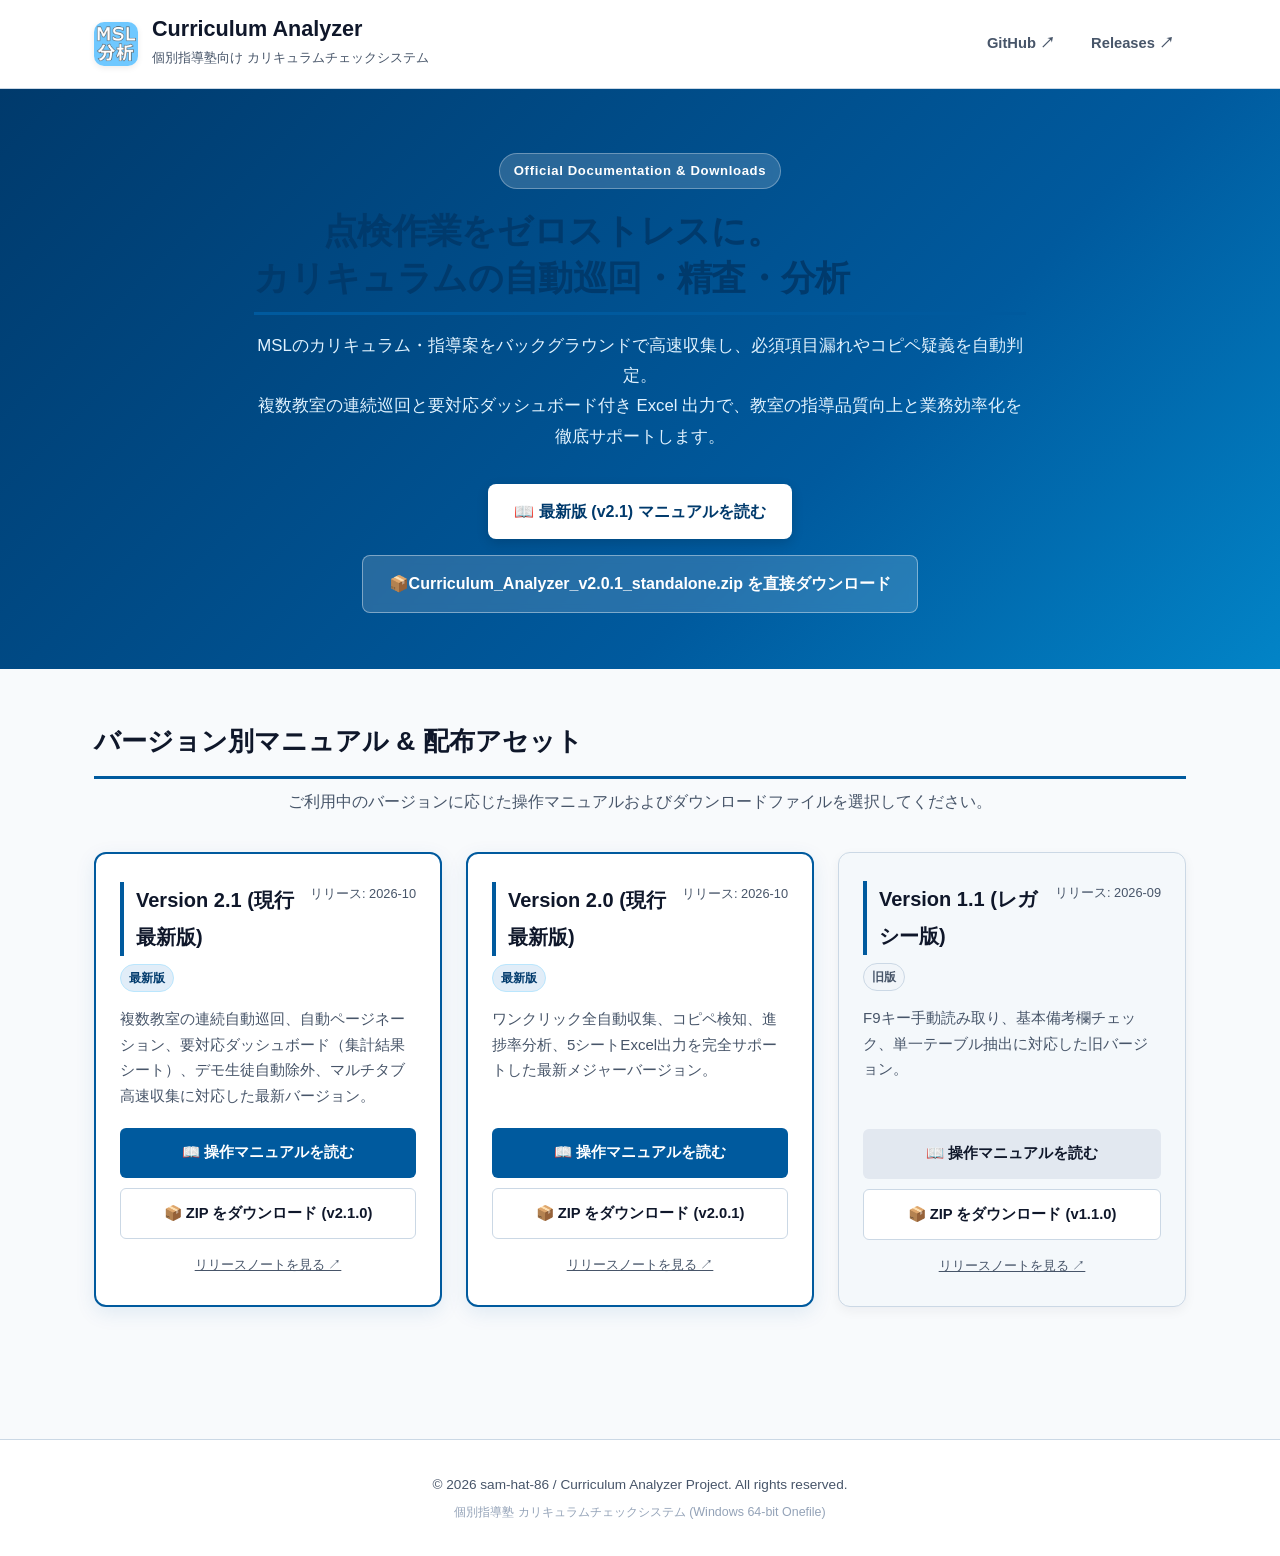
==== commit 05fa44d4: "feat:[index.html]: ポータル画面の最新版リンクとv2.1カードを追加" ====
--- a/docs/index.html
+++ b/docs/index.html
@@ -39,18 +39,18 @@
             <h2 class="hero-title">点検作業をゼロストレスに。<br>カリキュラムの自動巡回・精査・分析</h2>
             <p class="hero-desc">
                 MSLのカリキュラム・指導案をバックグラウンドで高速収集し、必須項目漏れやコピペ疑義を自動判定。<br>
-                5シート構成の Excel 出力で、教室の指導品質向上と業務効率化を徹底サポートします。
+                複数教室の連続巡回と要対応ダッシュボード付き Excel 出力で、教室の指導品質向上と業務効率化を徹底サポートします。
             </p>
 
             <div class="hero-cta-group">
-                <a href="./ver/2.0.html" class="cta-btn cta-primary" data-bind="latest-manual-btn">
-                    📖 最新版 (v2.0) マニュアルを読む
+                <a href="./ver/2.1.html" class="cta-btn cta-primary" data-bind="latest-manual-btn">
+                    📖 最新版 (v2.1) マニュアルを読む
                 </a>
                 <a href="#" 
                    class="cta-btn cta-secondary" 
                    data-bind="latest-download-btn"
-                   data-release-path="download/v2.0.1/Curriculum_Analyzer_v2.0.1_standalone.zip"
-                   download="Curriculum_Analyzer_v2.0.1_standalone.zip">
+                   data-release-path="download/v2.1.0/Curriculum_Analyzer_v2.1.0.zip"
+                   download="Curriculum_Analyzer_v2.1.0.zip">
                     📦 <span data-bind="latest-download-text">最新版 ZIP を直接ダウンロード</span>
                 </a>
             </div>
@@ -69,20 +69,49 @@
 
             <!-- バージョンカード一覧（静的フォールバック兼JSバインド対象） -->
             <div id="version-card-grid" class="version-grid">
-                <!-- v2.0 カード -->
-                <div class="version-card card-latest" data-version="2.0">
+                <!-- v2.1 カード -->
+                <div class="version-card card-latest" data-version="2.1">
                     <div class="card-header">
                         <div class="card-title-wrap">
-                            <h3 class="card-title" data-field="title">Version 2.0 (現行最新版)</h3>
+                            <h3 class="card-title" data-field="title">Version 2.1 (現行最新版)</h3>
                             <span class="card-badge badge-latest" data-field="badge">最新版</span>
                         </div>
                         <span class="card-release-date" data-field="release">リリース: 2026-10</span>
                     </div>
                     <p class="card-desc" data-field="desc">
-                        ワンクリック全自動収集、コピペ検知、進捗率分析、5シートExcel出力を完全サポートした最新メジャーバージョン。
+                        複数教室の連続自動巡回、自動ページネーション、要対応ダッシュボード（集計結果シート）、デモ生徒自動除外、マルチタブ高速収集に対応した最新バージョン。
                     </p>
                     <div class="card-actions">
-                        <a href="./ver/2.0.html" class="btn-card btn-manual btn-primary" data-field="manual">
+                        <a href="./ver/2.1.html" class="btn-card btn-manual btn-primary" data-field="manual">
+                            📖 操作マニュアルを読む
+                        </a>
+                        <a href="#" 
+                           class="btn-card btn-download" 
+                           data-field="download"
+                           data-release-path="download/v2.1.0/Curriculum_Analyzer_v2.1.0.zip"
+                           download="Curriculum_Analyzer_v2.1.0.zip">
+                            📦 ZIP をダウンロード (v2.1.0)
+                        </a>
+                        <a href="#" target="_blank" rel="noopener noreferrer" class="link-release-notes" data-field="releaseNotes" data-release-path="tag/v2.1.0">
+                            リリースノートを見る ↗
+                        </a>
+                    </div>
+                </div>
+
+                <!-- v2.0 カード -->
+                <div class="version-card card-legacy" data-version="2.0">
+                    <div class="card-header">
+                        <div class="card-title-wrap">
+                            <h3 class="card-title" data-field="title">Version 2.0 (旧版)</h3>
+                            <span class="card-badge badge-legacy" data-field="badge">旧版</span>
+                        </div>
+                        <span class="card-release-date" data-field="release">リリース: 2026-10</span>
+                    </div>
+                    <p class="card-desc" data-field="desc">
+                        ワンクリック全自動収集、コピペ検知、進捗率分析、5シートExcel出力を完全サポートしたメジャーバージョン。
+                    </p>
+                    <div class="card-actions">
+                        <a href="./ver/2.0.html" class="btn-card btn-manual btn-secondary" data-field="manual">
                             📖 操作マニュアルを読む
                         </a>
                         <a href="#" 
@@ -135,7 +164,7 @@
         <div class="portal-container footer-inner">
             <p>&copy; 2026 sam-hat-86 / Curriculum Analyzer Project. All rights reserved.</p>
             <p class="footer-note">
-                個別指導塾 カリキュラムチェックシステム (Windows 64-bit Standalone)
+                個別指導塾 カリキュラムチェックシステム (Windows 64-bit Onefile)
             </p>
         </div>
     </footer>
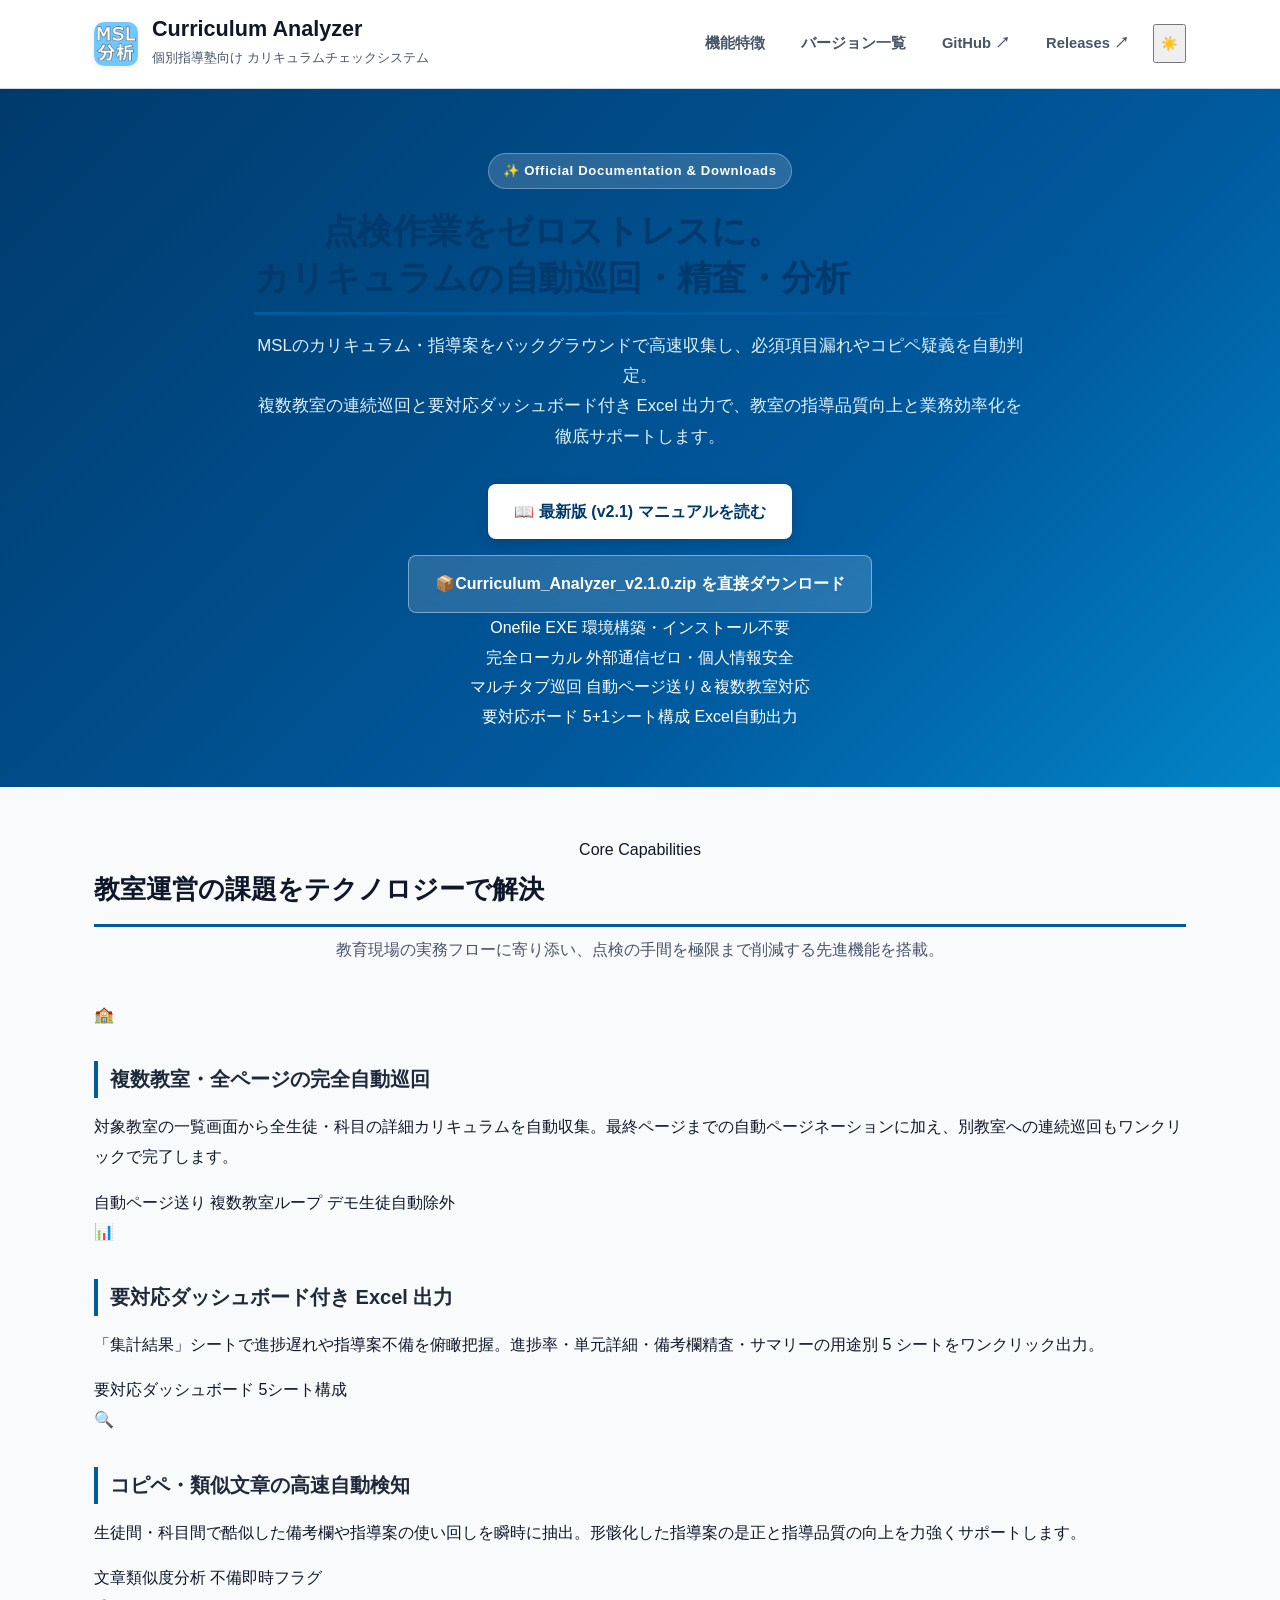
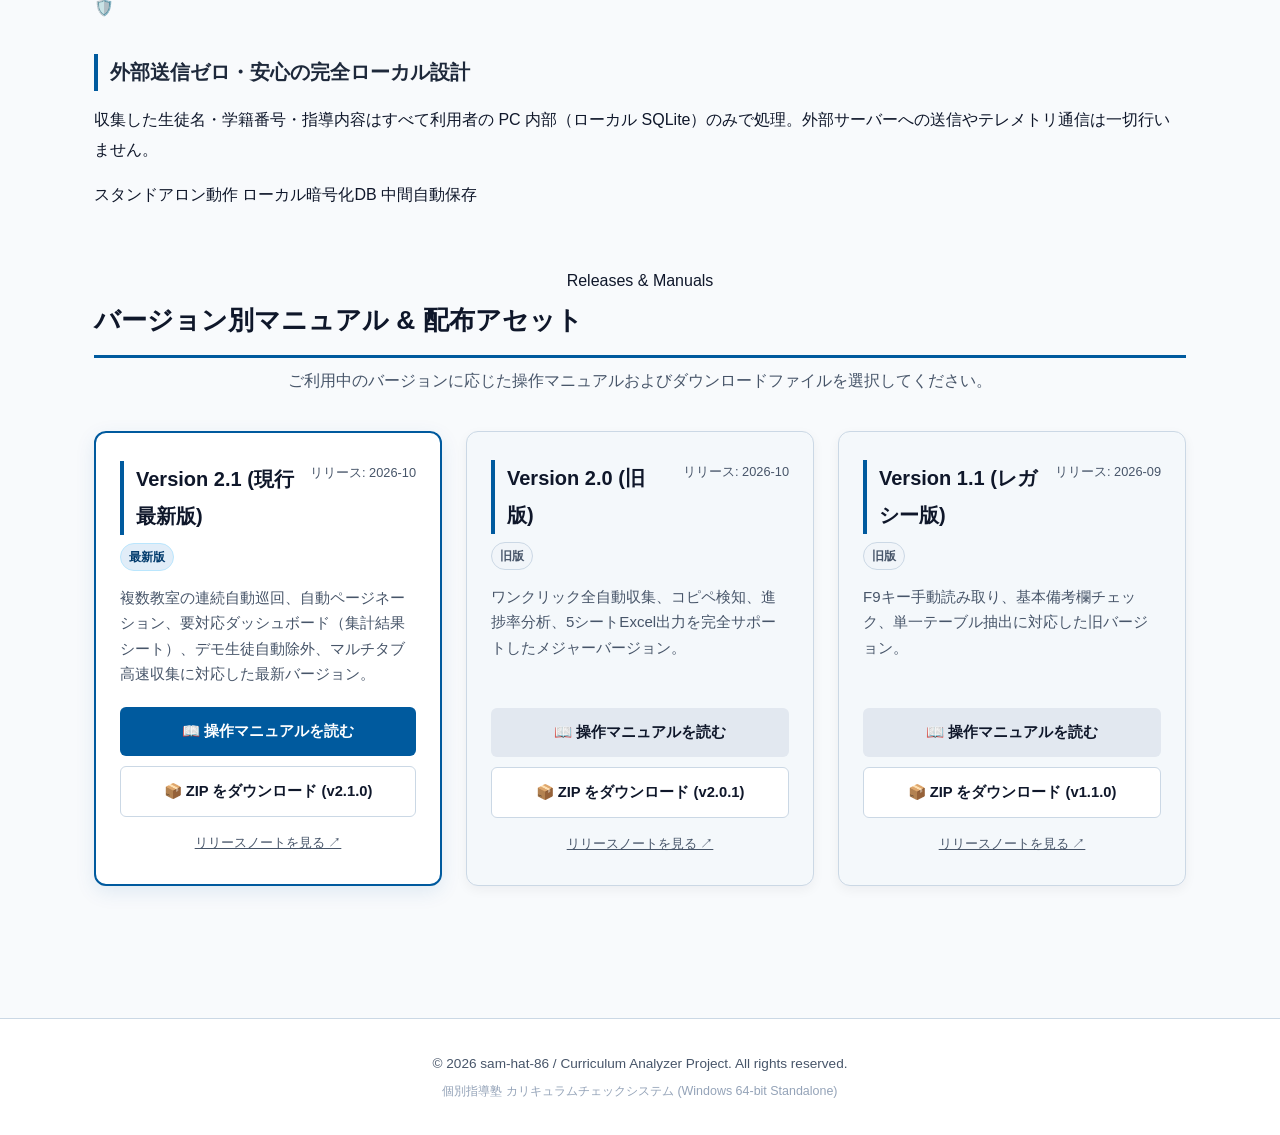
==== commit 585946fe: "feat:[docs/index.html]: グラスヘッダー・BentoGrid機能ハイライト・スタッツバーを追加" ====
--- a/docs/index.html
+++ b/docs/index.html
@@ -8,10 +8,24 @@
     <link rel="stylesheet" href="style.css" />
     <title>Curriculum Analyzer - 公式ドキュメントポータル</title>
     <meta name="description" content="個別指導塾向け カリキュラムチェックシステム (Curriculum Analyzer) の公式ドキュメントポータル。全バージョンの操作マニュアルおよび最新版 ZIP ダウンロードを提供します。">
+    <!-- FOUC (白フラッシュ) 防止テーマ初期適用スクリプト -->
+    <script>
+        (function () {
+            try {
+                var saved = localStorage.getItem('ca-docs-theme');
+                var isDark = saved === 'dark' || (!saved && window.matchMedia('(prefers-color-scheme: dark)').matches);
+                if (isDark) {
+                    document.documentElement.setAttribute('data-theme', 'dark');
+                } else if (saved === 'light') {
+                    document.documentElement.setAttribute('data-theme', 'light');
+                }
+            } catch (e) {}
+        })();
+    </script>
 </head>
 
 <body class="portal-body">
-    <!-- ポータルヘッダー -->
+    <!-- スティッキー・グラスモーフィズムヘッダー -->
     <header class="portal-header">
         <div class="portal-container header-inner">
             <div class="portal-brand">
@@ -21,21 +35,26 @@
                     <span class="portal-sub">個別指導塾向け カリキュラムチェックシステム</span>
                 </div>
             </div>
-            <nav class="portal-nav" aria-label="外部リンク">
+            <nav class="portal-nav" aria-label="ポータルナビゲーション">
+                <a href="#features" class="nav-link">機能特徴</a>
+                <a href="#versions" class="nav-link">バージョン一覧</a>
                 <a href="https://github.com/sam-hat-86/Curriculum_Analyzer" target="_blank" rel="noopener noreferrer" class="nav-link">
                     GitHub ↗
                 </a>
                 <a href="#" data-release-path="" target="_blank" rel="noopener noreferrer" class="nav-link">
                     Releases ↗
                 </a>
+                <button type="button" class="theme-toggle-btn" id="theme-toggle" aria-label="テーマ切り替え" title="テーマ切り替え">
+                    ☀️
+                </button>
             </nav>
         </div>
     </header>
 
-    <!-- ヒーローセクション -->
+    <!-- ヒーローセクション（オーロラグロウ & クイックスタッツ） -->
     <section class="portal-hero">
         <div class="portal-container hero-inner">
-            <div class="hero-badge">Official Documentation &amp; Downloads</div>
+            <div class="hero-badge">✨ Official Documentation &amp; Downloads</div>
             <h2 class="hero-title">点検作業をゼロストレスに。<br>カリキュラムの自動巡回・精査・分析</h2>
             <p class="hero-desc">
                 MSLのカリキュラム・指導案をバックグラウンドで高速収集し、必須項目漏れやコピペ疑義を自動判定。<br>
@@ -54,13 +73,102 @@
                     📦 <span data-bind="latest-download-text">最新版 ZIP を直接ダウンロード</span>
                 </a>
             </div>
+
+            <!-- クイックスタッツ -->
+            <div class="hero-stats">
+                <div class="hero-stat-item">
+                    <span class="hero-stat-value">Onefile EXE</span>
+                    <span class="hero-stat-label">環境構築・インストール不要</span>
+                </div>
+                <div class="hero-stat-item">
+                    <span class="hero-stat-value">完全ローカル</span>
+                    <span class="hero-stat-label">外部通信ゼロ・個人情報安全</span>
+                </div>
+                <div class="hero-stat-item">
+                    <span class="hero-stat-value">マルチタブ巡回</span>
+                    <span class="hero-stat-label">自動ページ送り＆複数教室対応</span>
+                </div>
+                <div class="hero-stat-item">
+                    <span class="hero-stat-value">要対応ボード</span>
+                    <span class="hero-stat-label">5+1シート構成 Excel自動出力</span>
+                </div>
+            </div>
         </div>
     </section>
 
-    <!-- バージョン一覧セクション -->
+    <!-- メインコンテンツ -->
     <main class="portal-container portal-main">
-        <section class="version-section" aria-labelledby="version-heading">
+        <!-- Bento Grid: 主要機能ハイライト -->
+        <section class="bento-section" id="features" aria-labelledby="features-heading">
             <div class="section-header">
+                <span class="section-eyebrow">Core Capabilities</span>
+                <h2 id="features-heading" class="section-title">教室運営の課題をテクノロジーで解決</h2>
+                <p class="section-subtitle">
+                    教育現場の実務フローに寄り添い、点検の手間を極限まで削減する先進機能を搭載。
+                </p>
+            </div>
+
+            <div class="bento-grid">
+                <!-- Card 1: 複数教室・全ページ自動巡回 (Wide) -->
+                <div class="bento-card bento-wide">
+                    <div class="bento-icon-wrap">🏫</div>
+                    <h3 class="bento-title">複数教室・全ページの完全自動巡回</h3>
+                    <p class="bento-desc">
+                        対象教室の一覧画面から全生徒・科目の詳細カリキュラムを自動収集。最終ページまでの自動ページネーションに加え、別教室への連続巡回もワンクリックで完了します。
+                    </p>
+                    <div class="bento-pills">
+                        <span class="bento-pill">自動ページ送り</span>
+                        <span class="bento-pill">複数教室ループ</span>
+                        <span class="bento-pill">デモ生徒自動除外</span>
+                    </div>
+                </div>
+
+                <!-- Card 2: 要対応ダッシュボード (Narrow) -->
+                <div class="bento-card bento-narrow">
+                    <div class="bento-icon-wrap">📊</div>
+                    <h3 class="bento-title">要対応ダッシュボード付き Excel 出力</h3>
+                    <p class="bento-desc">
+                        「集計結果」シートで進捗遅れや指導案不備を俯瞰把握。進捗率・単元詳細・備考欄精査・サマリーの用途別 5 シートをワンクリック出力。
+                    </p>
+                    <div class="bento-pills">
+                        <span class="bento-pill">要対応ダッシュボード</span>
+                        <span class="bento-pill">5シート構成</span>
+                    </div>
+                </div>
+
+                <!-- Card 3: コピペ・類似文章検知 (Narrow) -->
+                <div class="bento-card bento-narrow">
+                    <div class="bento-icon-wrap">🔍</div>
+                    <h3 class="bento-title">コピペ・類似文章の高速自動検知</h3>
+                    <p class="bento-desc">
+                        生徒間・科目間で酷似した備考欄や指導案の使い回しを瞬時に抽出。形骸化した指導案の是正と指導品質の向上を力強くサポートします。
+                    </p>
+                    <div class="bento-pills">
+                        <span class="bento-pill">文章類似度分析</span>
+                        <span class="bento-pill">不備即時フラグ</span>
+                    </div>
+                </div>
+
+                <!-- Card 4: 完全ローカル処理＆高セキュリティ (Wide) -->
+                <div class="bento-card bento-wide">
+                    <div class="bento-icon-wrap">🛡️</div>
+                    <h3 class="bento-title">外部送信ゼロ・安心の完全ローカル設計</h3>
+                    <p class="bento-desc">
+                        収集した生徒名・学籍番号・指導内容はすべて利用者の PC 内部（ローカル SQLite）のみで処理。外部サーバーへの送信やテレメトリ通信は一切行いません。
+                    </p>
+                    <div class="bento-pills">
+                        <span class="bento-pill">スタンドアロン動作</span>
+                        <span class="bento-pill">ローカル暗号化DB</span>
+                        <span class="bento-pill">中間自動保存</span>
+                    </div>
+                </div>
+            </div>
+        </section>
+
+        <!-- バージョン一覧セクション -->
+        <section class="version-section" id="versions" aria-labelledby="version-heading">
+            <div class="section-header">
+                <span class="section-eyebrow">Releases &amp; Manuals</span>
                 <h2 id="version-heading" class="section-title">バージョン別マニュアル &amp; 配布アセット</h2>
                 <p class="section-subtitle">
                     ご利用中のバージョンに応じた操作マニュアルおよびダウンロードファイルを選択してください。
@@ -164,7 +272,7 @@
         <div class="portal-container footer-inner">
             <p>&copy; 2026 sam-hat-86 / Curriculum Analyzer Project. All rights reserved.</p>
             <p class="footer-note">
-                個別指導塾 カリキュラムチェックシステム (Windows 64-bit Onefile)
+                個別指導塾 カリキュラムチェックシステム (Windows 64-bit Standalone)
             </p>
         </div>
     </footer>
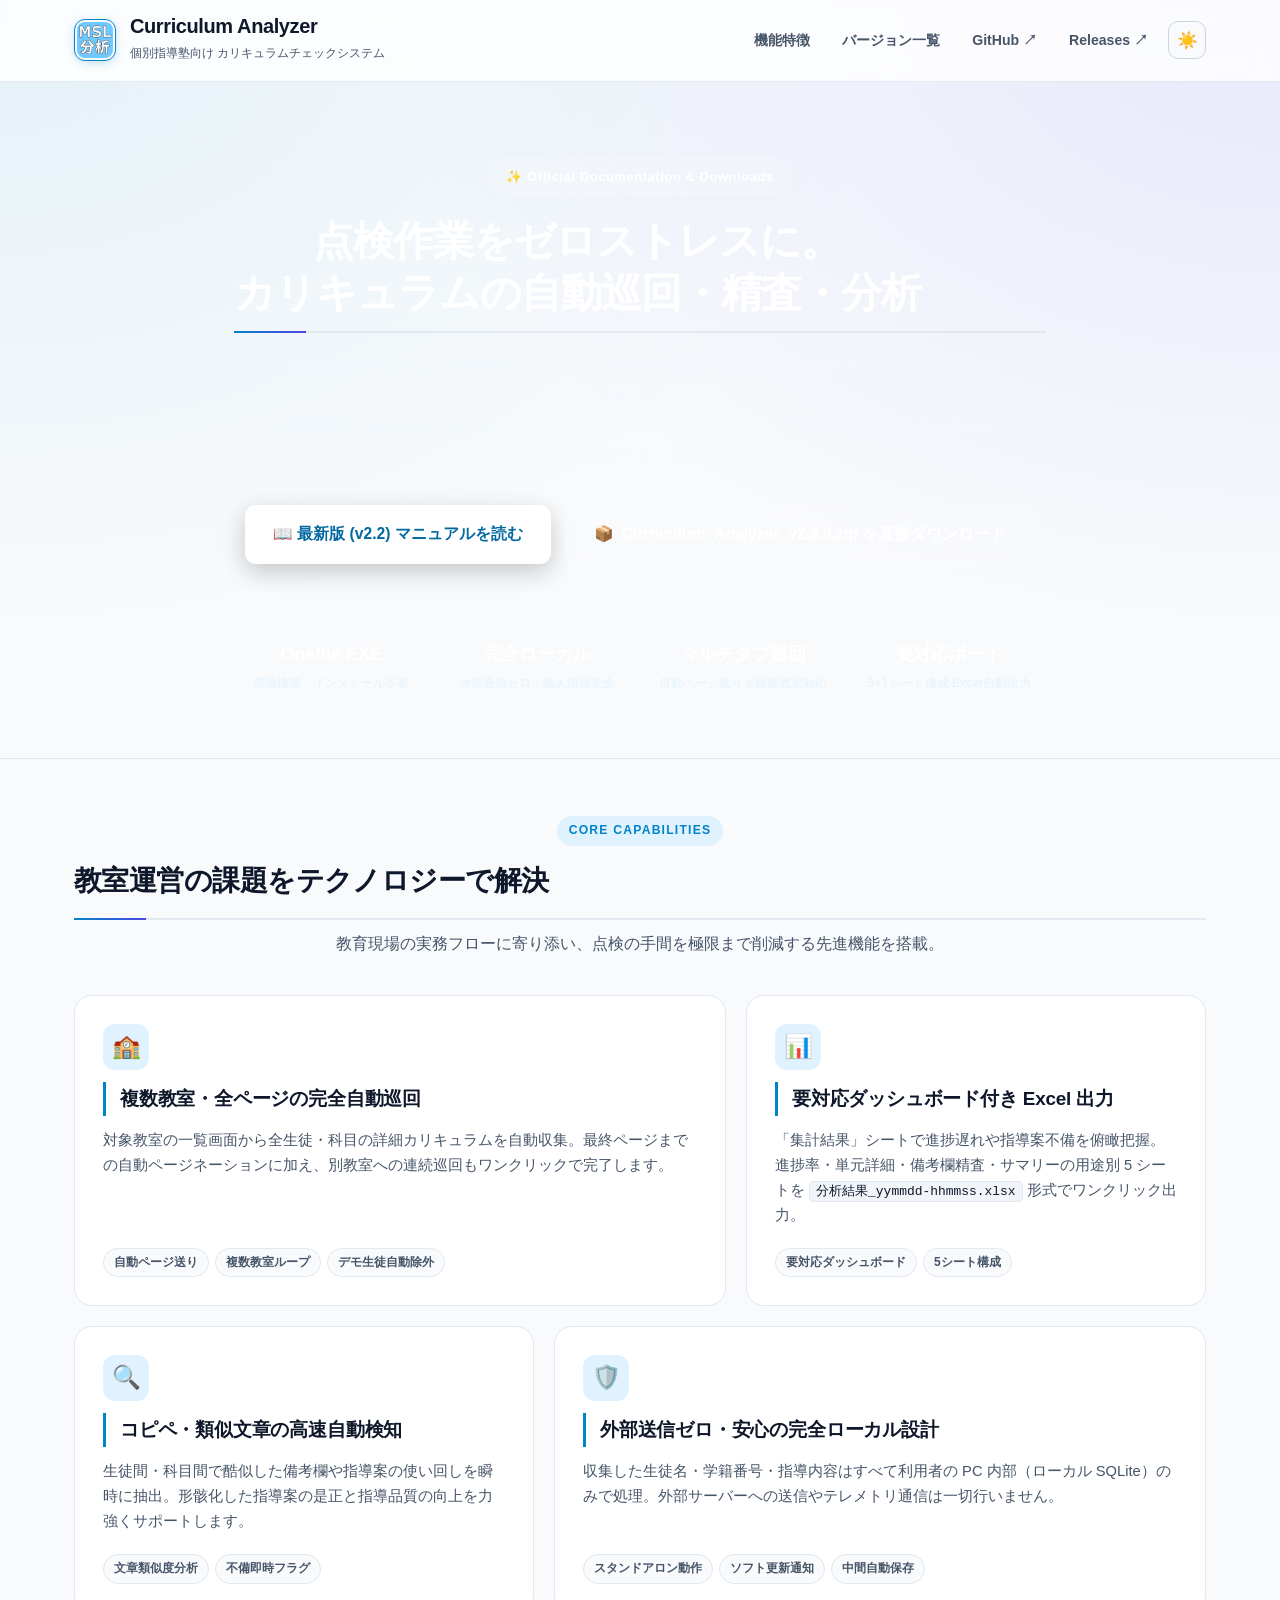
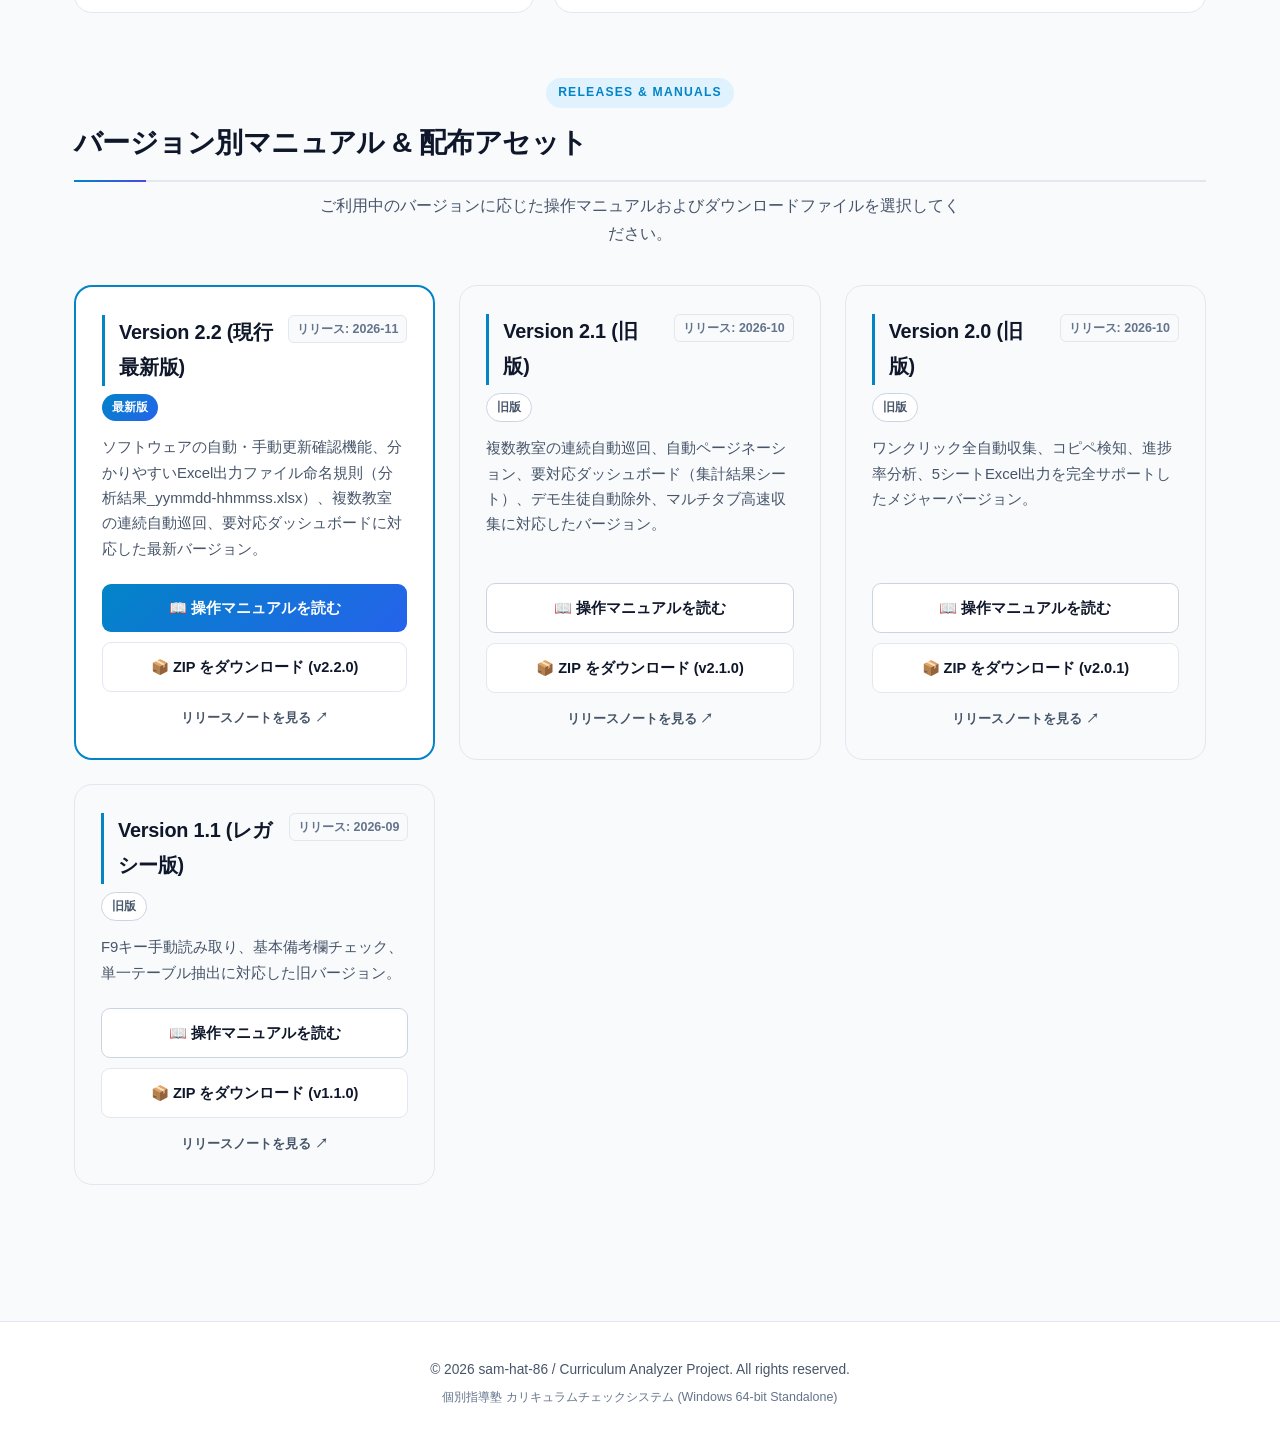
==== commit 5c760b9d: "feat:[docs]: v2.2.0対応およびver.jsonによるバナー・バージョン切り替えの完全動的化" ====
--- a/docs/index.html
+++ b/docs/index.html
@@ -62,14 +62,14 @@
             </p>
 
             <div class="hero-cta-group">
-                <a href="./ver/2.1.html" class="cta-btn cta-primary" data-bind="latest-manual-btn">
-                    📖 最新版 (v2.1) マニュアルを読む
+                <a href="./ver/2.2.html" class="cta-btn cta-primary" data-bind="latest-manual-btn">
+                    📖 最新版 (v2.2) マニュアルを読む
                 </a>
                 <a href="#" 
                    class="cta-btn cta-secondary" 
                    data-bind="latest-download-btn"
-                   data-release-path="download/v2.1.0/Curriculum_Analyzer_v2.1.0.zip"
-                   download="Curriculum_Analyzer_v2.1.0.zip">
+                   data-release-path="download/v2.2.0/Curriculum_Analyzer_v2.2.0.zip"
+                   download="Curriculum_Analyzer_v2.2.0.zip">
                     📦 <span data-bind="latest-download-text">最新版 ZIP を直接ダウンロード</span>
                 </a>
             </div>
@@ -128,7 +128,7 @@
                     <div class="bento-icon-wrap">📊</div>
                     <h3 class="bento-title">要対応ダッシュボード付き Excel 出力</h3>
                     <p class="bento-desc">
-                        「集計結果」シートで進捗遅れや指導案不備を俯瞰把握。進捗率・単元詳細・備考欄精査・サマリーの用途別 5 シートをワンクリック出力。
+                        「集計結果」シートで進捗遅れや指導案不備を俯瞰把握。進捗率・単元詳細・備考欄精査・サマリーの用途別 5 シートを <code>分析結果_yymmdd-hhmmss.xlsx</code> 形式でワンクリック出力。
                     </p>
                     <div class="bento-pills">
                         <span class="bento-pill">要対応ダッシュボード</span>
@@ -158,7 +158,7 @@
                     </p>
                     <div class="bento-pills">
                         <span class="bento-pill">スタンドアロン動作</span>
-                        <span class="bento-pill">ローカル暗号化DB</span>
+                        <span class="bento-pill">ソフト更新通知</span>
                         <span class="bento-pill">中間自動保存</span>
                     </div>
                 </div>
@@ -177,20 +177,49 @@
 
             <!-- バージョンカード一覧（静的フォールバック兼JSバインド対象） -->
             <div id="version-card-grid" class="version-grid">
-                <!-- v2.1 カード -->
-                <div class="version-card card-latest" data-version="2.1">
+                <!-- v2.2 カード -->
+                <div class="version-card card-latest" data-version="2.2">
                     <div class="card-header">
                         <div class="card-title-wrap">
-                            <h3 class="card-title" data-field="title">Version 2.1 (現行最新版)</h3>
+                            <h3 class="card-title" data-field="title">Version 2.2 (現行最新版)</h3>
                             <span class="card-badge badge-latest" data-field="badge">最新版</span>
                         </div>
+                        <span class="card-release-date" data-field="release">リリース: 2026-11</span>
+                    </div>
+                    <p class="card-desc" data-field="desc">
+                        ソフトウェアの自動・手動更新確認機能、分かりやすいExcel出力ファイル命名規則（分析結果_yymmdd-hhmmss.xlsx）、複数教室の連続自動巡回、要対応ダッシュボードに対応した最新バージョン。
+                    </p>
+                    <div class="card-actions">
+                        <a href="./ver/2.2.html" class="btn-card btn-manual btn-primary" data-field="manual">
+                            📖 操作マニュアルを読む
+                        </a>
+                        <a href="#" 
+                           class="btn-card btn-download" 
+                           data-field="download"
+                           data-release-path="download/v2.2.0/Curriculum_Analyzer_v2.2.0.zip"
+                           download="Curriculum_Analyzer_v2.2.0.zip">
+                            📦 ZIP をダウンロード (v2.2.0)
+                        </a>
+                        <a href="#" target="_blank" rel="noopener noreferrer" class="link-release-notes" data-field="releaseNotes" data-release-path="tag/v2.2.0">
+                            リリースノートを見る ↗
+                        </a>
+                    </div>
+                </div>
+
+                <!-- v2.1 カード -->
+                <div class="version-card card-legacy" data-version="2.1">
+                    <div class="card-header">
+                        <div class="card-title-wrap">
+                            <h3 class="card-title" data-field="title">Version 2.1 (旧版)</h3>
+                            <span class="card-badge badge-legacy" data-field="badge">旧版</span>
+                        </div>
                         <span class="card-release-date" data-field="release">リリース: 2026-10</span>
                     </div>
                     <p class="card-desc" data-field="desc">
-                        複数教室の連続自動巡回、自動ページネーション、要対応ダッシュボード（集計結果シート）、デモ生徒自動除外、マルチタブ高速収集に対応した最新バージョン。
+                        複数教室の連続自動巡回、自動ページネーション、要対応ダッシュボード（集計結果シート）、デモ生徒自動除外、マルチタブ高速収集に対応したバージョン。
                     </p>
                     <div class="card-actions">
-                        <a href="./ver/2.1.html" class="btn-card btn-manual btn-primary" data-field="manual">
+                        <a href="./ver/2.1.html" class="btn-card btn-manual btn-secondary" data-field="manual">
                             📖 操作マニュアルを読む
                         </a>
                         <a href="#" 
--- a/docs/style.css
+++ b/docs/style.css
@@ -1,227 +1,520 @@
 /* ==========================================================================
-   Curriculum Analyzer v2 - Official Documentation Stylesheet
-   Universal Design (UD) friendly, glare-reduced slate blue-gray theme
+   Curriculum Analyzer - Official Documentation & Portal Stylesheet
+   Modern CSS: light-dark(), color-mix(), filter & relative dynamic states
    ========================================================================== */
 
 :root {
-    --color-primary: #005a9e;
-    --color-primary-strong: #003a6c;
-    --color-primary-light: #e1edf8;
-    --color-accent-green: #107c41;
-    --color-accent-green-light: #e6f4ea;
-    --color-accent-orange: #d83b01;
-    --color-accent-orange-light: #fdeee9;
-    --color-bg: #eef3f8;              /* 全体背景：清潔感のある淡いスレートグレー */
-    --color-surface: #ffffff;         /* カード・メインコンテンツ背景：純白 */
-    --color-surface-sub: #f4f8fb;     /* 補助背景 */
-    --text: #0f172a;                  /* くっきり読めるディープスレート文字色 */
-    --muted: #475569;                 /* 補助テキスト */
-    --border-color: #cbd8e5;          /* ボーダー */
-    --border-color-focus: #005a9e;
-    --radius: 12px;
+    /* Enable automatic OS light/dark scheme resolution for light-dark() */
+    color-scheme: light dark;
+
+    /* Brand & Accent Colors */
+    --color-primary: light-dark(#0284c7, #38bdf8);
+    --color-primary-strong: light-dark(#0369a1, #7dd3fc);
+    --color-primary-vivid: light-dark(#2563eb, #3b82f6);
+    --color-primary-indigo: light-dark(#4f46e5, #6366f1);
+    --color-primary-light: light-dark(#e0f2fe, rgba(56, 189, 248, 0.14));
+    --color-primary-subtle: light-dark(rgba(2, 132, 199, 0.08), rgba(56, 189, 248, 0.1));
+    --color-primary-glow: light-dark(rgba(2, 132, 199, 0.22), rgba(56, 189, 248, 0.25));
+
+    --color-accent-green: light-dark(#059669, #34d399);
+    --color-accent-green-light: light-dark(#ecfdf5, rgba(16, 185, 129, 0.14));
+    --color-accent-amber: light-dark(#d97706, #fbbf24);
+    --color-accent-amber-light: light-dark(#fffbeb, rgba(245, 158, 11, 0.14));
+    --color-accent-red: light-dark(#dc2626, #f87171);
+    --color-accent-red-light: light-dark(#fef2f2, rgba(239, 68, 68, 0.14));
+
+    /* Surface & Background */
+    --color-bg: light-dark(#f1f5f9, #0b1120);
+    --color-bg-portal: light-dark(#f8fafc, #090d16);
+    --color-surface: light-dark(#ffffff, #111827);
+    --color-surface-elevated: light-dark(#ffffff, #1e293b);
+    --color-surface-sub: light-dark(#f8fafc, #162032);
+    --color-header-glass: light-dark(rgba(255, 255, 255, 0.82), rgba(15, 23, 42, 0.82));
+
+    /* Text & Borders */
+    --text: light-dark(#0f172a, #e2e8f0);
+    --text-heading: light-dark(#0f172a, #f8fafc);
+    --muted: light-dark(#475569, #94a3b8);
+    --muted-light: light-dark(#64748b, #64748b);
+    --border-color: light-dark(#e2e8f0, rgba(148, 163, 184, 0.16));
+    --border-color-strong: light-dark(#cbd5e1, rgba(148, 163, 184, 0.28));
+    --border-color-focus: light-dark(#0284c7, #38bdf8);
+
+    /* Shadows */
+    --shadow-sm: light-dark(0 1px 2px rgba(15, 23, 42, 0.04), 0 1px 3px rgba(0, 0, 0, 0.35));
+    --shadow-md: light-dark(0 4px 12px -2px rgba(15, 23, 42, 0.06), 0 6px 16px -2px rgba(0, 0, 0, 0.45));
+    --shadow-lg: light-dark(0 12px 28px -6px rgba(15, 23, 42, 0.08), 0 16px 36px -6px rgba(0, 0, 0, 0.6));
+    --shadow-primary: light-dark(0 8px 20px -4px rgba(2, 132, 199, 0.28), 0 8px 24px -4px rgba(14, 165, 233, 0.3));
+
+    /* Code & Elements */
+    --code-bg: light-dark(#f1f5f9, rgba(30, 41, 59, 0.85));
+    --code-text: light-dark(#0f172a, #7dd3fc);
+    --code-border: light-dark(#e2e8f0, rgba(148, 163, 184, 0.2));
+    --pre-bg: light-dark(#0f172a, #070b14);
+    --pre-text: light-dark(#e2e8f0, #e2e8f0);
+    --pre-border: light-dark(#1e293b, rgba(56, 189, 248, 0.2));
+    --kbd-bg: light-dark(#f8fafc, #1e293b);
+    --kbd-border: light-dark(#cbd5e1, #475569);
+    --kbd-text: light-dark(#334155, #f1f5f9);
+    --table-th-bg: light-dark(#f8fafc, #172133);
+
+    /* Callouts */
+    --callout-info-bg: light-dark(#f0f9ff, rgba(14, 165, 233, 0.1));
+    --callout-info-border: light-dark(#bae6fd, rgba(56, 189, 248, 0.28));
+    --callout-info-accent: light-dark(#0284c7, #38bdf8);
+    --callout-info-title: light-dark(#075985, #7dd3fc);
+
+    --callout-success-bg: light-dark(#f0fdf4, rgba(16, 185, 129, 0.1));
+    --callout-success-border: light-dark(#bbf7d0, rgba(52, 211, 153, 0.28));
+    --callout-success-accent: light-dark(#10b981, #34d399);
+    --callout-success-title: light-dark(#065f46, #6ee7b7);
+
+    --callout-warn-bg: light-dark(#fffbeb, rgba(245, 158, 11, 0.1));
+    --callout-warn-border: light-dark(#fde68a, rgba(251, 191, 36, 0.28));
+    --callout-warn-accent: light-dark(#f59e0b, #fbbf24);
+    --callout-warn-title: light-dark(#92400e, #fcd34d);
+
+    /* Download Hero Card (Manual page) */
+    --dl-hero-bg: light-dark(
+        linear-gradient(135deg, #f0f9ff 0%, #e0f2fe 50%, #eef2ff 100%),
+        linear-gradient(135deg, rgba(14, 165, 233, 0.14) 0%, rgba(37, 99, 235, 0.14) 50%, rgba(79, 70, 229, 0.12) 100%)
+    );
+    --dl-hero-border: light-dark(#7dd3fc, rgba(56, 189, 248, 0.4));
+    --dl-hero-title: light-dark(#0c4a6e, #f0f9ff);
+    --dl-hero-desc: light-dark(#334155, #cbd5e1);
+
+    /* Archive Banner */
+    --archive-bg: light-dark(
+        linear-gradient(90deg, #fffbeb 0%, #fef3c7 100%),
+        linear-gradient(90deg, rgba(120, 53, 15, 0.45) 0%, rgba(146, 64, 14, 0.35) 100%)
+    );
+    --archive-border: light-dark(#f59e0b, #d97706);
+    --archive-text: light-dark(#92400e, #fde68a);
+    --archive-link: light-dark(#b45309, #fbbf24);
+
+    /* Geometry */
+    --radius-sm: 8px;
+    --radius: 14px;
+    --radius-lg: 18px;
     --gap: 24px;
     --base-font-size: 16px;
 }
 
+/* Explicit User Overrides */
+html[data-theme="light"] {
+    color-scheme: light;
+}
+
+html[data-theme="dark"] {
+    color-scheme: dark;
+}
+
+/* ==========================================================================
+   Base & Reset
+   ========================================================================== */
 * {
     box-sizing: border-box;
 }
 
-html, body {
+html {
+    scroll-behavior: smooth;
     height: 100%;
 }
 
 body {
     margin: 0;
-    font-family: -apple-system, BlinkMacSystemFont, "Segoe UI", "Hiragino Kaku Gothic ProN", "メイリオ", Roboto, "Noto Sans JP", sans-serif;
+    font-family: "Inter", -apple-system, BlinkMacSystemFont, "Segoe UI", "Hiragino Kaku Gothic ProN", "Yu Gothic UI", "Meiryo", Roboto, "Noto Sans JP", sans-serif;
     font-size: var(--base-font-size);
-    line-height: 1.85;
+    line-height: 1.8;
     color: var(--text);
     background-color: var(--color-bg);
+    background-image:
+        radial-gradient(at 0% 0%, var(--color-primary-subtle) 0px, transparent 50%),
+        radial-gradient(at 100% 0%, color-mix(in srgb, var(--color-primary-indigo) 10%, transparent) 0px, transparent 50%);
+    background-attachment: fixed;
     -webkit-font-smoothing: antialiased;
     -moz-osx-font-smoothing: grayscale;
     padding: 16px;
-}
-
-/* Container (マニュアル画面) */
+    transition: background-color 0.25s ease, color 0.25s ease;
+}
+
+/* Top Reading Progress Bar */
+.reading-progress-bar {
+    position: fixed;
+    top: 0;
+    left: 0;
+    width: 0%;
+    height: 3px;
+    background: linear-gradient(90deg, #0ea5e9 0%, #3b82f6 50%, #6366f1 100%);
+    z-index: 9999;
+    transition: width 0.1s ease-out;
+    box-shadow: 0 0 10px rgba(56, 189, 248, 0.6);
+}
+
+/* Theme Toggle Icon Button (with dynamic hover mix) */
+.theme-toggle-btn {
+    display: inline-flex;
+    align-items: center;
+    justify-content: center;
+    width: 38px;
+    height: 38px;
+    border-radius: 10px;
+    border: 1px solid var(--border-color-strong);
+    background: var(--color-surface-sub);
+    color: var(--text);
+    cursor: pointer;
+    font-size: 1.05rem;
+    padding: 0;
+    flex-shrink: 0;
+    transition: all 0.2s cubic-bezier(0.16, 1, 0.3, 1);
+    box-shadow: var(--shadow-sm);
+}
+
+.theme-toggle-btn:hover {
+    border-color: var(--color-primary);
+    background: color-mix(in srgb, var(--color-primary) 14%, transparent);
+    transform: translateY(-1px);
+}
+
+.theme-toggle-btn:focus-visible {
+    outline: 2px solid var(--color-primary);
+    outline-offset: 2px;
+}
+
+/* ==========================================================================
+   Manual Layout (2-Column: Sticky Sidebar + Main Content Card)
+   ========================================================================== */
 main#main {
     width: 100%;
-    max-width: 1420px;
+    max-width: 1440px;
     margin: 0 auto;
-    padding: 12px;
+    padding: 8px 12px 32px;
     display: grid;
-    grid-template-columns: 320px 1fr;
-    gap: 36px;
-}
-
-/* Sidebar / Table of contents */
+    grid-template-columns: 320px minmax(0, 1fr);
+    gap: 32px;
+    align-items: start;
+}
+
+/* Left Sticky Sidebar */
 .note {
-    background: #ffffff;
+    background: var(--color-surface);
     border: 1px solid var(--border-color);
-    padding: 24px 20px;
-    border-radius: var(--radius);
-    box-shadow: 0 4px 20px rgba(15, 23, 42, 0.06);
+    padding: 22px 20px;
+    border-radius: var(--radius-lg);
+    box-shadow: var(--shadow-md);
     margin: 0;
-    align-self: start;
     position: sticky;
-    top: 24px;
-    max-height: calc(100vh - 48px);
+    top: 20px;
+    max-height: calc(100vh - 40px);
     overflow-y: auto;
+    scrollbar-width: thin;
+    scrollbar-color: var(--border-color-strong) transparent;
+    transition: background-color 0.25s ease, border-color 0.25s ease;
+}
+
+.note::-webkit-scrollbar {
+    width: 5px;
+}
+.note::-webkit-scrollbar-thumb {
+    background-color: var(--border-color-strong);
+    border-radius: 999px;
 }
 
 .brand-header {
     display: flex;
     align-items: center;
-    gap: 14px;
-    margin-bottom: 20px;
+    gap: 12px;
+    margin-bottom: 16px;
     padding-bottom: 16px;
-    border-bottom: 2px solid var(--color-primary-light);
+    border-bottom: 1px solid var(--border-color);
 }
 
 .brand-header img {
-    width: 52px;
-    height: 52px;
+    width: 48px;
+    height: 48px;
     border-radius: 12px;
-    border: 2px solid var(--color-primary);
+    border: 1.5px solid var(--color-primary);
     object-fit: contain;
     background: #ffffff;
-    box-shadow: 0 2px 8px rgba(0, 90, 158, 0.15);
+    padding: 2px;
+    box-shadow: 0 3px 10px var(--color-primary-glow);
+    flex-shrink: 0;
 }
 
 .brand-header .brand-title-wrap {
     display: flex;
     flex-direction: column;
+    flex: 1;
+    min-width: 0;
 }
 
 .brand-header h1 {
-    font-size: 1.2rem;
-    line-height: 1.25;
+    font-size: 1.12rem;
+    line-height: 1.22;
     margin: 0;
-    color: var(--color-primary-strong);
+    color: var(--text-heading);
     font-weight: 800;
+    letter-spacing: -0.02em;
 }
 
 .brand-badge {
-    display: inline-block;
-    font-size: 0.75rem;
+    display: inline-flex;
+    align-items: center;
+    font-size: 0.72rem;
     font-weight: 700;
     color: #ffffff;
-    background: var(--color-primary);
-    padding: 2px 8px;
+    background: linear-gradient(135deg, #0284c7, #2563eb);
+    padding: 2px 9px;
     border-radius: 999px;
-    margin-top: 4px;
+    margin-top: 5px;
     width: fit-content;
-}
-
+    letter-spacing: 0.03em;
+}
+
+.brand-badge-legacy {
+    background: #64748b !important;
+}
+
+/* Sidebar Quick Search Box */
+.doc-search-box {
+    position: relative;
+    margin: 0 0 16px;
+}
+
+.doc-search-input {
+    width: 100%;
+    padding: 9px 34px 9px 34px;
+    font-size: 0.86rem;
+    font-family: inherit;
+    color: var(--text);
+    background-color: var(--color-surface-sub);
+    border: 1.5px solid var(--border-color);
+    border-radius: var(--radius-sm);
+    outline: none;
+    transition: border-color 0.2s, box-shadow 0.2s, background-color 0.2s;
+}
+
+.doc-search-input::placeholder {
+    color: var(--muted-light);
+}
+
+.doc-search-input:focus {
+    background-color: var(--color-surface);
+    border-color: var(--color-primary);
+    box-shadow: 0 0 0 3px var(--color-primary-glow);
+}
+
+.doc-search-icon {
+    position: absolute;
+    left: 11px;
+    top: 50%;
+    transform: translateY(-50%);
+    font-size: 0.85rem;
+    color: var(--muted-light);
+    pointer-events: none;
+}
+
+.doc-search-kbd {
+    position: absolute;
+    right: 9px;
+    top: 50%;
+    transform: translateY(-50%);
+    font-size: 0.7rem;
+    padding: 1px 6px;
+    color: var(--muted-light);
+    background: var(--color-surface);
+    border: 1px solid var(--border-color);
+    border-radius: 4px;
+    pointer-events: none;
+}
+
+.doc-search-status {
+    font-size: 0.76rem;
+    color: var(--color-primary);
+    margin-top: 6px;
+    font-weight: 600;
+    display: none;
+}
+
+.doc-search-status.visible {
+    display: block;
+}
+
+/* Sidebar Table of Contents */
 .note-title {
-    margin: 0 0 12px;
-    font-size: 0.95rem;
-    color: var(--color-primary-strong);
+    margin: 0 0 10px;
+    font-size: 0.78rem;
+    color: var(--muted);
     font-weight: 700;
     text-transform: uppercase;
-    letter-spacing: 0.5px;
+    letter-spacing: 0.08em;
 }
 
 .note-toc .toc {
     display: flex;
     flex-direction: column;
-    gap: 6px;
+    gap: 3px;
     padding: 0;
-    margin: 0 0 20px 0;
+    margin: 0 0 18px 0;
     list-style: none;
 }
 
 .note-toc .toc a {
-    color: var(--text);
+    color: var(--muted);
     text-decoration: none;
-    padding: 6px 10px;
-    border-radius: 6px;
-    font-size: 0.92rem;
+    padding: 7px 11px;
+    border-radius: 8px;
+    font-size: 0.89rem;
     font-weight: 500;
-    transition: all 0.15s ease-in-out;
-    display: block;
-    line-height: 1.4;
+    transition: all 0.16s ease;
+    display: flex;
+    align-items: center;
+    justify-content: space-between;
+    line-height: 1.38;
+    border-left: 3px solid transparent;
 }
 
 .note-toc .toc a:hover {
+    background-color: color-mix(in srgb, var(--color-primary) 12%, transparent);
+    color: var(--text-heading);
+}
+
+.note-toc .toc a.active {
     background-color: var(--color-primary-light);
     color: var(--color-primary-strong);
-    font-weight: 600;
-}
-
-.note-toc .toc a.active {
-    background-color: var(--color-primary);
-    color: #ffffff;
-    font-weight: 700;
+    font-weight: 700;
+    border-left-color: var(--color-primary);
 }
 
 .note-toc .toc-sub {
     list-style: none;
-    padding-left: 14px;
-    margin: 4px 0 6px 0;
+    padding-left: 12px;
+    margin: 3px 0 6px 10px;
     display: flex;
     flex-direction: column;
-    gap: 4px;
-    border-left: 2px solid var(--border-color);
+    gap: 2px;
+    border-left: 1.5px solid var(--border-color);
 }
 
 .note-toc .toc-sub a {
-    font-size: 0.85rem;
-    padding: 4px 8px;
-    color: var(--muted);
+    font-size: 0.82rem;
+    padding: 5px 10px;
+    color: var(--muted-light);
+    border-left: none;
 }
 
 .note-toc .toc-sub a:hover {
-    color: var(--color-primary-strong);
-    background-color: var(--color-primary-light);
+    color: var(--text-heading);
+    background-color: color-mix(in srgb, var(--color-primary) 10%, transparent);
 }
 
 .note-toc .toc-sub a.active {
-    background-color: var(--color-primary-light);
-    color: var(--color-primary-strong);
+    background-color: var(--color-primary-subtle);
+    color: var(--color-primary);
     font-weight: 700;
 }
 
 .toc-download {
-    margin-top: 12px;
+    margin-top: 14px;
     padding-top: 16px;
     border-top: 1px solid var(--border-color);
 }
 
 .toc-download-button {
     display: flex;
+    flex-direction: column;
     align-items: center;
     justify-content: center;
     text-align: center;
-    gap: 8px;
-    background: linear-gradient(135deg, var(--color-primary), var(--color-primary-strong));
+    gap: 2px;
+    background: linear-gradient(135deg, #0284c7 0%, #2563eb 100%);
     color: #ffffff;
     font-weight: 700;
-    font-size: 0.95rem;
+    font-size: 0.9rem;
     padding: 12px 14px;
-    border-radius: 8px;
+    border-radius: 10px;
     text-decoration: none;
-    box-shadow: 0 4px 12px rgba(0, 90, 158, 0.25);
-    transition: transform 0.15s, box-shadow 0.15s;
+    box-shadow: var(--shadow-primary);
+    transition: transform 0.18s ease, box-shadow 0.18s ease, filter 0.18s ease;
 }
 
 .toc-download-button:hover {
     transform: translateY(-2px);
-    box-shadow: 0 6px 16px rgba(0, 90, 158, 0.35);
-}
-
-/* Article / Content */
+    filter: brightness(1.08);
+    box-shadow: 0 10px 24px -4px rgba(37, 99, 235, 0.42);
+}
+
+/* ==========================================================================
+   Main Article Content Card
+   ========================================================================== */
 article {
     background: var(--color-surface);
     border: 1px solid var(--border-color);
-    border-radius: var(--radius);
-    padding: 44px 48px;
-    box-shadow: 0 4px 20px rgba(15, 23, 42, 0.05);
+    border-radius: var(--radius-lg);
+    padding: 44px 52px;
+    box-shadow: var(--shadow-md);
+    transition: background-color 0.25s ease, border-color 0.25s ease;
+    min-width: 0;
+}
+
+/* Document Meta Bar at top of article */
+.doc-meta-bar {
+    display: flex;
+    flex-wrap: wrap;
+    align-items: center;
+    justify-content: space-between;
+    gap: 12px;
+    padding-bottom: 20px;
+    margin-bottom: 28px;
+    border-bottom: 1px solid var(--border-color);
+}
+
+.doc-breadcrumb {
+    display: inline-flex;
+    align-items: center;
+    gap: 8px;
+    font-size: 0.84rem;
+    color: var(--muted);
+    font-weight: 500;
+}
+
+.doc-breadcrumb a {
+    color: var(--color-primary);
+    text-decoration: none;
+    font-weight: 600;
+}
+
+.doc-breadcrumb a:hover {
+    text-decoration: underline;
+}
+
+.doc-meta-chips {
+    display: flex;
+    flex-wrap: wrap;
+    gap: 8px;
+}
+
+.doc-chip {
+    display: inline-flex;
+    align-items: center;
+    gap: 5px;
+    font-size: 0.76rem;
+    font-weight: 600;
+    padding: 3px 10px;
+    border-radius: 999px;
+    background: var(--color-surface-sub);
+    border: 1px solid var(--border-color);
+    color: var(--muted);
 }
 
 section {
     margin-bottom: 56px;
-    scroll-margin-top: 24px;
+    scroll-margin-top: 28px;
+    transition: opacity 0.2s ease;
+}
+
+section.search-hidden {
+    display: none;
 }
 
 section:last-of-type {
@@ -229,32 +522,45 @@
 }
 
 h2 {
-    font-size: 1.65rem;
-    color: var(--color-primary-strong);
-    border-bottom: 3px solid var(--color-primary);
-    padding-bottom: 10px;
+    font-size: 1.58rem;
+    color: var(--text-heading);
+    border-bottom: 2px solid var(--border-color);
+    padding-bottom: 12px;
     margin-top: 0;
-    margin-bottom: 24px;
+    margin-bottom: 22px;
     font-weight: 800;
+    letter-spacing: -0.02em;
     display: flex;
     align-items: center;
     gap: 10px;
+    position: relative;
+}
+
+h2::after {
+    content: "";
+    position: absolute;
+    bottom: -2px;
+    left: 0;
+    width: 72px;
+    height: 2px;
+    background: linear-gradient(90deg, var(--color-primary), var(--color-primary-indigo));
 }
 
 h3 {
-    font-size: 1.25rem;
-    color: #1e293b;
+    font-size: 1.2rem;
+    color: var(--text-heading);
     margin-top: 32px;
     margin-bottom: 14px;
     font-weight: 700;
     position: relative;
-    padding-left: 12px;
-    border-left: 4px solid var(--color-primary);
+    padding-left: 14px;
+    border-left: 3.5px solid var(--color-primary);
+    letter-spacing: -0.01em;
 }
 
 h4 {
     font-size: 1.05rem;
-    color: #334155;
+    color: var(--text-heading);
     margin-top: 24px;
     margin-bottom: 10px;
     font-weight: 700;
@@ -265,61 +571,110 @@
     margin-bottom: 16px;
 }
 
-/* Hero Download Card */
+ul, ol {
+    padding-left: 22px;
+}
+
+li {
+    margin-bottom: 6px;
+}
+
+/* Search Highlight Mark */
+mark.search-highlight {
+    background: rgba(250, 204, 21, 0.45);
+    color: inherit;
+    padding: 1px 3px;
+    border-radius: 3px;
+    font-weight: 600;
+}
+
+/* ==========================================================================
+   Manual Download Hero Card
+   ========================================================================== */
 .download-hero {
     display: flex;
     align-items: center;
-    gap: 24px;
-    background: linear-gradient(135deg, #f0f7ff 0%, #e6f0fa 100%);
-    border: 2px solid #b9d5f0;
-    border-radius: 12px;
-    padding: 24px 28px;
+    gap: 22px;
+    background: var(--dl-hero-bg);
+    border: 1.5px solid var(--dl-hero-border);
+    border-radius: var(--radius);
+    padding: 22px 26px;
     margin: 28px 0;
     text-decoration: none;
     color: inherit;
-    transition: transform 0.2s, box-shadow 0.2s, border-color 0.2s;
-    box-shadow: 0 4px 16px rgba(0, 90, 158, 0.08);
+    position: relative;
+    overflow: hidden;
+    transition: transform 0.2s ease, box-shadow 0.2s ease, border-color 0.2s ease;
+    box-shadow: var(--shadow-sm);
+}
+
+.download-hero::after {
+    content: "Download ZIP →";
+    margin-left: auto;
+    padding: 8px 16px;
+    border-radius: 999px;
+    background: linear-gradient(135deg, #0284c7, #2563eb);
+    color: #ffffff;
+    font-size: 0.82rem;
+    font-weight: 700;
+    white-space: nowrap;
+    box-shadow: 0 4px 12px rgba(2, 132, 199, 0.25);
+    transition: transform 0.2s ease, filter 0.2s ease;
 }
 
 .download-hero:hover {
-    transform: translateY(-3px);
-    box-shadow: 0 8px 24px rgba(0, 90, 158, 0.16);
+    transform: translateY(-2px);
+    box-shadow: var(--shadow-md);
     border-color: var(--color-primary);
 }
 
+.download-hero:hover::after {
+    transform: translateX(3px);
+    filter: brightness(1.08);
+}
+
 .download-hero img {
-    width: 64px;
-    height: 64px;
+    width: 60px;
+    height: 60px;
+    border-radius: 14px;
+    background: #ffffff;
+    padding: 5px;
+    border: 1.5px solid var(--color-primary);
+    flex-shrink: 0;
+    box-shadow: 0 4px 10px rgba(2, 132, 199, 0.12);
+}
+
+.download-hero .hero-title,
+.download-hero-title {
+    font-size: 1.2rem;
+    font-weight: 800;
+    color: var(--dl-hero-title);
+    margin: 0 0 4px;
+    line-height: 1.35;
+}
+
+.download-hero .hero-desc,
+.download-hero-desc {
+    font-size: 0.9rem;
+    color: var(--dl-hero-desc);
+    margin: 0;
+    line-height: 1.55;
+}
+
+/* ==========================================================================
+   Callouts (Info, Success, Warning / Warn)
+   ========================================================================== */
+.callout {
     border-radius: 12px;
-    background: #ffffff;
-    padding: 4px;
-    border: 2px solid var(--color-primary);
-    flex-shrink: 0;
-}
-
-.hero-title {
-    font-size: 1.3rem;
-    font-weight: 800;
-    color: var(--color-primary-strong);
-    margin-bottom: 4px;
-}
-
-.hero-desc {
-    font-size: 0.95rem;
-    color: var(--muted);
-}
-
-/* Callout cards */
-.callout {
-    border-radius: 10px;
-    padding: 20px 22px;
-    margin: 24px 0;
-    border-left: 5px solid transparent;
+    padding: 18px 22px;
+    margin: 22px 0;
+    border: 1px solid transparent;
+    border-left-width: 4px;
 }
 
 .callout-title {
     font-weight: 700;
-    font-size: 1.05rem;
+    font-size: 1rem;
     margin-bottom: 8px;
     display: flex;
     align-items: center;
@@ -327,154 +682,183 @@
 }
 
 .callout-info {
-    background-color: #f0f7ff;
-    border-left-color: var(--color-primary);
-    border: 1px solid #d0e3f7;
-    border-left-width: 5px;
+    background-color: var(--callout-info-bg);
+    border-color: var(--callout-info-border);
+    border-left-color: var(--callout-info-accent);
 }
 
 .callout-info .callout-title {
-    color: var(--color-primary-strong);
+    color: var(--callout-info-title);
 }
 
 .callout-success {
-    background-color: #f2faf5;
-    border-left-color: var(--color-accent-green);
-    border: 1px solid #c9edd6;
-    border-left-width: 5px;
+    background-color: var(--callout-success-bg);
+    border-color: var(--callout-success-border);
+    border-left-color: var(--callout-success-accent);
 }
 
 .callout-success .callout-title {
-    color: #0b5e31;
-}
-
-.callout-warning {
-    background-color: #fff9f2;
-    border-left-color: #d97706;
-    border: 1px solid #fde3be;
-    border-left-width: 5px;
-}
-
-.callout-warning .callout-title {
-    color: #92400e;
-}
-
-/* Feature Grid */
+    color: var(--callout-success-title);
+}
+
+.callout-warning,
+.callout-warn {
+    background-color: var(--callout-warn-bg);
+    border-color: var(--callout-warn-border);
+    border-left-color: var(--callout-warn-accent);
+}
+
+.callout-warning .callout-title,
+.callout-warn .callout-title {
+    color: var(--callout-warn-title);
+}
+
+/* ==========================================================================
+   Feature Grid (Manual Pages)
+   ========================================================================== */
 .feature-grid {
     display: grid;
-    grid-template-columns: repeat(auto-fit, minmax(280px, 1fr));
-    gap: 20px;
+    grid-template-columns: repeat(auto-fit, minmax(250px, 1fr));
+    gap: 18px;
     margin: 24px 0;
 }
 
 .feature-card {
     background: var(--color-surface-sub);
     border: 1px solid var(--border-color);
+    border-radius: 12px;
+    padding: 22px;
+    transition: transform 0.2s ease, box-shadow 0.2s ease, border-color 0.2s ease;
+    position: relative;
+    overflow: hidden;
+}
+
+.feature-card:hover {
+    transform: translateY(-3px);
+    box-shadow: var(--shadow-md);
+    border-color: color-mix(in srgb, var(--border-color) 40%, var(--color-primary));
+}
+
+.feature-icon {
+    display: inline-flex;
+    align-items: center;
+    justify-content: center;
+    width: 46px;
+    height: 46px;
+    border-radius: 11px;
+    background: var(--color-primary-light);
+    font-size: 1.5rem;
+    margin-bottom: 14px;
+}
+
+.feature-title {
+    font-size: 1.06rem;
+    font-weight: 700;
+    color: var(--text-heading);
+    margin-bottom: 8px;
+}
+
+.feature-desc {
+    font-size: 0.9rem;
+    color: var(--muted);
+    margin: 0;
+    line-height: 1.65;
+}
+
+/* ==========================================================================
+   Connected Step Timeline UI
+   ========================================================================== */
+.step-list {
+    display: flex;
+    flex-direction: column;
+    gap: 18px;
+    margin: 24px 0;
+    position: relative;
+}
+
+.step-item {
+    display: flex;
+    gap: 18px;
+    background: var(--color-surface-sub);
+    border: 1px solid var(--border-color);
+    border-radius: 12px;
+    padding: 20px 24px;
+    box-shadow: var(--shadow-sm);
+    position: relative;
+    transition: border-color 0.2s ease, transform 0.2s ease;
+}
+
+.step-item:hover {
+    border-color: color-mix(in srgb, var(--border-color) 50%, var(--color-primary));
+}
+
+.step-number {
+    width: 36px;
+    height: 36px;
+    background: linear-gradient(135deg, #0284c7, #2563eb);
+    color: #ffffff;
     border-radius: 10px;
-    padding: 20px;
-    transition: transform 0.15s, box-shadow 0.15s;
-}
-
-.feature-card:hover {
-    transform: translateY(-2px);
-    box-shadow: 0 4px 12px rgba(15, 23, 42, 0.08);
-}
-
-.feature-icon {
-    font-size: 2rem;
-    margin-bottom: 10px;
-}
-
-.feature-title {
-    font-size: 1.1rem;
-    font-weight: 700;
-    color: var(--color-primary-strong);
-    margin-bottom: 8px;
-}
-
-.feature-desc {
-    font-size: 0.92rem;
-    color: var(--muted);
-    margin: 0;
-    line-height: 1.6;
-}
-
-/* Step list */
-.step-list {
-    display: flex;
-    flex-direction: column;
-    gap: 24px;
-    margin: 24px 0;
-}
-
-.step-item {
-    display: flex;
-    gap: 20px;
-    background: #ffffff;
-    border: 1px solid var(--border-color);
-    border-radius: 10px;
-    padding: 20px 24px;
-    box-shadow: 0 2px 8px rgba(15, 23, 42, 0.04);
-}
-
-.step-number {
-    width: 38px;
-    height: 38px;
-    background: var(--color-primary);
-    color: #ffffff;
-    border-radius: 50%;
     display: flex;
     align-items: center;
     justify-content: center;
     font-weight: 800;
-    font-size: 1.1rem;
+    font-size: 1rem;
     flex-shrink: 0;
     margin-top: 2px;
+    box-shadow: 0 3px 8px rgba(2, 132, 199, 0.25);
 }
 
 .step-content {
     flex: 1;
+    min-width: 0;
 }
 
 .step-title {
-    font-size: 1.15rem;
-    font-weight: 700;
-    color: #1e293b;
-    margin: 0 0 8px 0;
+    font-size: 1.08rem;
+    font-weight: 700;
+    color: var(--text-heading);
+    margin: 0 0 6px 0;
 }
 
 .step-text {
-    font-size: 0.95rem;
-    color: #475569;
+    font-size: 0.94rem;
+    color: var(--muted);
     margin: 0;
-    line-height: 1.65;
-}
-
-/* Comparison Table / Tables */
+    line-height: 1.68;
+}
+
+/* ==========================================================================
+   Tables
+   ========================================================================== */
 .table-wrapper {
     overflow-x: auto;
     margin: 20px 0;
-    border-radius: 8px;
+    border-radius: 12px;
     border: 1px solid var(--border-color);
+    box-shadow: var(--shadow-sm);
+    background: var(--color-surface);
 }
 
 table {
     width: 100%;
     border-collapse: collapse;
-    font-size: 0.95rem;
-    background: #ffffff;
+    font-size: 0.93rem;
+    background: var(--color-surface);
 }
 
 th, td {
-    padding: 12px 16px;
+    padding: 13px 16px;
     border-bottom: 1px solid var(--border-color);
     text-align: left;
+    vertical-align: top;
 }
 
 th {
-    background-color: #f1f5f9;
-    color: #1e293b;
-    font-weight: 700;
+    background-color: var(--table-th-bg);
+    color: var(--text-heading);
+    font-weight: 700;
+    font-size: 0.85rem;
+    letter-spacing: 0.02em;
     white-space: nowrap;
 }
 
@@ -483,72 +867,80 @@
 }
 
 tr:hover td {
-    background-color: #f8fafc;
-}
-
-/* Badges */
+    background-color: color-mix(in srgb, var(--color-primary) 5%, transparent);
+}
+
+/* ==========================================================================
+   Badges, Keys & Code Blocks (with One-Click Copy)
+   ========================================================================== */
 .badge {
-    display: inline-block;
-    padding: 2px 8px;
-    border-radius: 4px;
-    font-size: 0.8rem;
-    font-weight: 700;
-    text-align: center;
+    display: inline-flex;
+    align-items: center;
+    padding: 2px 10px;
+    border-radius: 999px;
+    font-size: 0.76rem;
+    font-weight: 700;
+    letter-spacing: 0.03em;
 }
 
 .badge-pass {
-    background-color: #e6f4ea;
-    color: #137333;
-    border: 1px solid #ceead6;
+    background-color: var(--color-accent-green-light);
+    color: var(--color-accent-green);
+    border: 1px solid color-mix(in srgb, var(--color-accent-green) 30%, transparent);
 }
 
 .badge-review {
-    background-color: #fef7e0;
-    color: #b06000;
-    border: 1px solid #feefc3;
+    background-color: var(--color-accent-amber-light);
+    color: var(--color-accent-amber);
+    border: 1px solid color-mix(in srgb, var(--color-accent-amber) 30%, transparent);
 }
 
 .badge-critical {
-    background-color: #fce8e6;
-    color: #c5221f;
-    border: 1px solid #fad2cf;
-}
-
-/* Key badge */
+    background-color: var(--color-accent-red-light);
+    color: var(--color-accent-red);
+    border: 1px solid color-mix(in srgb, var(--color-accent-red) 30%, transparent);
+}
+
 kbd {
     display: inline-block;
     padding: 2px 7px;
-    font-family: inherit;
-    font-size: 0.85em;
+    font-family: "Consolas", "SFMono-Regular", monospace;
+    font-size: 0.82em;
     font-weight: 600;
-    color: #334155;
-    background-color: #f1f5f9;
-    border: 1px solid #cbd5e1;
+    color: var(--kbd-text);
+    background-color: var(--kbd-bg);
+    border: 1px solid var(--kbd-border);
     border-bottom-width: 2px;
+    border-radius: 6px;
+    box-shadow: 0 1px 1px rgba(0, 0, 0, 0.06);
+}
+
+code {
+    font-family: "JetBrains Mono", "Consolas", "Courier New", monospace;
+    font-size: 0.88em;
+    background-color: var(--code-bg);
+    color: var(--code-text);
+    padding: 2px 6px;
     border-radius: 5px;
-    box-shadow: 0 1px 1px rgba(0, 0, 0, 0.08);
-}
-
-/* Code */
-code {
-    font-family: "Consolas", "Courier New", monospace;
-    font-size: 0.9em;
-    background-color: #f1f5f9;
-    color: #0f172a;
-    padding: 2px 6px;
-    border-radius: 4px;
-    border: 1px solid #e2e8f0;
+    border: 1px solid var(--code-border);
+}
+
+.pre-wrapper {
+    position: relative;
+    margin: 16px 0;
 }
 
 pre {
-    background-color: #1e293b;
-    color: #e2e8f0;
-    padding: 16px 20px;
-    border-radius: 8px;
+    background-color: var(--pre-bg);
+    color: var(--pre-text);
+    border: 1px solid var(--pre-border);
+    padding: 18px 20px;
+    border-radius: 10px;
     overflow-x: auto;
-    font-family: "Consolas", "Courier New", monospace;
-    font-size: 0.9rem;
-    line-height: 1.6;
+    font-family: "JetBrains Mono", "Consolas", "Courier New", monospace;
+    font-size: 0.88rem;
+    line-height: 1.65;
+    margin: 14px 0;
 }
 
 pre code {
@@ -558,30 +950,69 @@
     border: none;
 }
 
-/* FAQ Accordion */
+.code-copy-btn {
+    position: absolute;
+    top: 10px;
+    right: 10px;
+    display: inline-flex;
+    align-items: center;
+    gap: 5px;
+    padding: 5px 10px;
+    font-size: 0.75rem;
+    font-weight: 600;
+    font-family: inherit;
+    color: #cbd5e1;
+    background: rgba(30, 41, 59, 0.85);
+    border: 1px solid rgba(148, 163, 184, 0.25);
+    border-radius: 6px;
+    cursor: pointer;
+    backdrop-filter: blur(4px);
+    transition: all 0.15s ease;
+}
+
+.code-copy-btn:hover {
+    color: #ffffff;
+    filter: brightness(1.15);
+    border-color: #38bdf8;
+}
+
+.code-copy-btn.copied {
+    color: #34d399;
+    border-color: rgba(52, 211, 153, 0.5);
+}
+
+/* ==========================================================================
+   FAQ Accordion & Legacy v1.1 Components (dl/dt/dd, screenshot-frame)
+   ========================================================================== */
 details {
-    background: #ffffff;
+    background: var(--color-surface-sub);
     border: 1px solid var(--border-color);
-    border-radius: 8px;
-    padding: 14px 18px;
+    border-radius: 10px;
+    padding: 15px 20px;
     margin-bottom: 12px;
-    transition: background-color 0.15s;
+    transition: border-color 0.2s ease, background-color 0.2s ease;
+}
+
+details:hover {
+    border-color: color-mix(in srgb, var(--border-color) 60%, var(--color-primary));
 }
 
 details[open] {
-    background: #f8fafc;
-    border-color: #94a3b8;
+    background: var(--color-surface);
+    border-color: var(--color-primary);
+    box-shadow: var(--shadow-sm);
 }
 
 summary {
     font-weight: 700;
-    font-size: 1.02rem;
-    color: #1e293b;
+    font-size: 0.98rem;
+    color: var(--text-heading);
     cursor: pointer;
     list-style: none;
     display: flex;
     align-items: center;
     justify-content: space-between;
+    gap: 12px;
 }
 
 summary::-webkit-details-marker {
@@ -590,36 +1021,793 @@
 
 summary::after {
     content: "＋";
-    font-weight: bold;
+    display: inline-flex;
+    align-items: center;
+    justify-content: center;
+    width: 24px;
+    height: 24px;
+    border-radius: 6px;
+    background: var(--color-primary-light);
     color: var(--color-primary);
-    font-size: 1.2rem;
+    font-weight: 800;
+    font-size: 0.95rem;
+    flex-shrink: 0;
+    transition: transform 0.2s ease;
 }
 
 details[open] summary::after {
-    content: "ー";
+    content: "－";
 }
 
 details p {
     margin-top: 14px;
     margin-bottom: 0;
+    padding-top: 12px;
+    border-top: 1px solid var(--border-color);
+    font-size: 0.93rem;
+    color: var(--muted);
+    line-height: 1.72;
+}
+
+/* Legacy v1.1 FAQ Definition List */
+dl {
+    margin: 20px 0;
+    display: flex;
+    flex-direction: column;
+    gap: 14px;
+}
+
+dt {
+    font-weight: 700;
+    font-size: 1rem;
+    color: var(--text-heading);
+    background: var(--color-surface-sub);
+    border: 1px solid var(--border-color);
+    border-bottom: none;
+    border-radius: 10px 10px 0 0;
+    padding: 14px 18px 8px;
+    display: flex;
+    align-items: center;
+    gap: 8px;
+}
+
+dt::before {
+    content: "Q.";
+    color: var(--color-primary);
+    font-weight: 800;
+}
+
+dd {
+    margin: 0;
+    padding: 0 18px 16px;
+    background: var(--color-surface-sub);
+    border: 1px solid var(--border-color);
+    border-top: none;
+    border-radius: 0 0 10px 10px;
+    font-size: 0.93rem;
+    color: var(--muted);
+    line-height: 1.7;
+}
+
+/* Screenshot Frame & Placeholder (v1.1) */
+.screenshot-frame {
+    margin: 20px 0 28px;
+    border: 1px solid var(--border-color);
+    border-radius: 12px;
+    background: var(--color-surface-sub);
+    overflow: hidden;
+    text-align: center;
+}
+
+.screenshot-frame img {
+    max-width: 100%;
+    height: auto;
+    display: block;
+    margin: 0 auto;
+}
+
+.img-placeholder {
+    display: flex;
+    flex-direction: column;
+    align-items: center;
+    justify-content: center;
+    padding: 36px 24px;
+    background: var(--color-surface-sub);
+    color: var(--muted);
+}
+
+.placeholder-icon {
+    font-size: 2.2rem;
+    margin-bottom: 8px;
+}
+
+.placeholder-text {
+    font-weight: 700;
+    color: var(--text-heading);
     font-size: 0.95rem;
-    color: #475569;
-    line-height: 1.7;
-}
-
-/* Footer */
+    margin-bottom: 4px;
+}
+
+.placeholder-sub {
+    font-size: 0.84rem;
+    color: var(--muted);
+}
+
+.screenshot-caption {
+    padding: 10px 16px;
+    font-size: 0.82rem;
+    color: var(--muted);
+    background: var(--color-surface);
+    border-top: 1px solid var(--border-color);
+}
+
+/* Footer (Manual Page) */
 footer {
-    margin-top: 60px;
+    margin-top: 56px;
     padding-top: 24px;
     border-top: 1px solid var(--border-color);
     text-align: center;
+    font-size: 0.88rem;
+    color: var(--muted);
+}
+
+/* ==========================================================================
+   Version Switcher & Archive Banner
+   ========================================================================== */
+.version-switcher-box {
+    margin: 0 0 14px;
+    padding: 12px;
+    background: var(--color-surface-sub);
+    border: 1px solid var(--border-color);
+    border-radius: 10px;
+}
+
+.ver-label {
+    display: block;
+    font-size: 0.74rem;
+    font-weight: 700;
+    color: var(--muted);
+    margin-bottom: 6px;
+    text-transform: uppercase;
+    letter-spacing: 0.06em;
+}
+
+.ver-dropdown {
+    width: 100%;
+    padding: 8px 10px;
+    font-size: 0.86rem;
+    font-family: inherit;
+    font-weight: 600;
+    color: var(--text);
+    background-color: var(--color-surface);
+    border: 1.5px solid var(--border-color);
+    border-radius: 7px;
+    cursor: pointer;
+    outline: none;
+    transition: border-color 0.2s, box-shadow 0.2s;
+}
+
+.ver-dropdown:focus {
+    border-color: var(--color-primary);
+    box-shadow: 0 0 0 3px var(--color-primary-glow);
+}
+
+.portal-back-link {
+    display: inline-flex;
+    align-items: center;
+    gap: 4px;
+    margin-top: 8px;
+    font-size: 0.8rem;
+    font-weight: 600;
+    color: var(--color-primary);
+    text-decoration: none;
+    transition: color 0.2s;
+}
+
+.portal-back-link:hover {
+    color: var(--color-primary-strong);
+    text-decoration: underline;
+}
+
+.archive-banner {
+    background: var(--archive-bg);
+    border: 1px solid var(--archive-border);
+    border-radius: 12px;
+    padding: 12px 20px;
+    max-width: 1416px;
+    margin: 0 auto 14px;
+    text-align: center;
     font-size: 0.9rem;
-    color: var(--muted);
-}
-
-/* Responsive */
+    color: var(--archive-text);
+    box-shadow: var(--shadow-sm);
+}
+
+.banner-link {
+    color: var(--archive-link);
+    font-weight: 700;
+    text-decoration: underline;
+    margin-left: 6px;
+}
+
+/* ==========================================================================
+   Documentation Portal (docs/index.html)
+   ========================================================================== */
+.portal-body {
+    padding: 0;
+    background-color: var(--color-bg-portal);
+}
+
+.portal-container {
+    width: 100%;
+    max-width: 1180px;
+    margin: 0 auto;
+    padding: 0 24px;
+}
+
+/* Sticky Glassmorphism Header */
+.portal-header {
+    position: sticky;
+    top: 0;
+    z-index: 100;
+    background: var(--color-header-glass);
+    backdrop-filter: blur(14px);
+    -webkit-backdrop-filter: blur(14px);
+    border-bottom: 1px solid var(--border-color);
+    padding: 14px 0;
+    transition: background-color 0.25s ease, border-color 0.25s ease;
+}
+
+.header-inner {
+    display: flex;
+    justify-content: space-between;
+    align-items: center;
+    gap: 16px;
+}
+
+.portal-brand {
+    display: flex;
+    align-items: center;
+    gap: 14px;
+}
+
+.portal-logo {
+    width: 42px;
+    height: 42px;
+    border-radius: 11px;
+    background: #ffffff;
+    padding: 2px;
+    border: 1.5px solid var(--color-primary);
+    box-shadow: 0 2px 8px var(--color-primary-glow);
+}
+
+.portal-brand-text h1 {
+    margin: 0;
+    font-size: 1.25rem;
+    font-weight: 800;
+    color: var(--text-heading);
+    line-height: 1.2;
+    letter-spacing: -0.02em;
+}
+
+.portal-sub {
+    font-size: 0.78rem;
+    color: var(--muted);
+    font-weight: 500;
+}
+
+.portal-nav {
+    display: flex;
+    align-items: center;
+    gap: 8px;
+}
+
+.nav-link {
+    color: var(--muted);
+    font-size: 0.88rem;
+    font-weight: 600;
+    text-decoration: none;
+    padding: 7px 12px;
+    border-radius: 8px;
+    transition: background-color 0.2s, color 0.2s;
+}
+
+.nav-link:hover {
+    color: var(--color-primary);
+    background-color: color-mix(in srgb, var(--color-primary) 12%, transparent);
+}
+
+/* Portal Hero Section with light-dark() and dynamic radial glows */
+.portal-hero {
+    position: relative;
+    overflow: hidden;
+    background:
+        radial-gradient(ellipse 65% 55% at 50% -10%, color-mix(in srgb, var(--color-primary) 35%, transparent), transparent 70%),
+        radial-gradient(circle at 80% 25%, color-mix(in srgb, var(--color-primary-indigo) 25%, transparent), transparent 50%),
+        radial-gradient(circle at 20% 75%, color-mix(in srgb, var(--color-primary) 20%, transparent), transparent 50%),
+        light-dark(
+            linear-gradient(135deg, #075985 0%, #0284c7 50%, #1d4ed8 100%),
+            linear-gradient(180deg, #060911 0%, #0b1120 100%)
+        );
+    color: #ffffff;
+    padding: 76px 0 64px;
+    text-align: center;
+    border-bottom: 1px solid var(--border-color);
+}
+
+.portal-hero::before {
+    content: "";
+    position: absolute;
+    inset: 0;
+    background-image: radial-gradient(rgba(255, 255, 255, 0.14) 1px, transparent 1px);
+    background-size: 24px 24px;
+    mask-image: linear-gradient(to bottom, rgba(0, 0, 0, 0.8), transparent 95%);
+    -webkit-mask-image: linear-gradient(to bottom, rgba(0, 0, 0, 0.8), transparent 95%);
+    pointer-events: none;
+}
+
+.hero-inner {
+    position: relative;
+    z-index: 1;
+    max-width: 860px;
+}
+
+.hero-badge {
+    display: inline-flex;
+    align-items: center;
+    gap: 8px;
+    padding: 6px 16px;
+    background: rgba(255, 255, 255, 0.14);
+    border: 1px solid rgba(255, 255, 255, 0.28);
+    border-radius: 999px;
+    font-size: 0.8rem;
+    font-weight: 700;
+    letter-spacing: 0.05em;
+    margin-bottom: 20px;
+    backdrop-filter: blur(8px);
+}
+
+.portal-hero .hero-title {
+    font-size: 2.55rem;
+    font-weight: 800;
+    line-height: 1.28;
+    margin: 0 0 18px;
+    letter-spacing: -0.025em;
+    color: #ffffff;
+}
+
+.portal-hero .hero-desc {
+    font-size: 1.06rem;
+    line-height: 1.8;
+    color: rgba(240, 249, 255, 0.9);
+    margin: 0 auto 32px;
+    max-width: 720px;
+}
+
+.hero-cta-group {
+    display: flex;
+    justify-content: center;
+    gap: 14px;
+    flex-wrap: wrap;
+}
+
+.cta-btn {
+    display: inline-flex;
+    align-items: center;
+    justify-content: center;
+    gap: 8px;
+    padding: 14px 28px;
+    font-size: 0.98rem;
+    font-weight: 700;
+    border-radius: 11px;
+    text-decoration: none;
+    transition: transform 0.18s ease, box-shadow 0.18s ease, filter 0.18s ease;
+}
+
+.cta-primary {
+    background-color: #ffffff;
+    color: #0369a1;
+    box-shadow: 0 8px 24px rgba(0, 0, 0, 0.2);
+}
+
+.cta-primary:hover {
+    filter: brightness(0.96);
+    transform: translateY(-2px);
+    box-shadow: 0 12px 28px rgba(0, 0, 0, 0.26);
+}
+
+.cta-secondary {
+    background-color: rgba(255, 255, 255, 0.13);
+    color: #ffffff;
+    border: 1.5px solid rgba(255, 255, 255, 0.35);
+    backdrop-filter: blur(8px);
+}
+
+.cta-secondary:hover {
+    background-color: rgba(255, 255, 255, 0.22);
+    transform: translateY(-2px);
+}
+
+/* Quick Stats Bar inside Hero */
+.hero-stats {
+    display: grid;
+    grid-template-columns: repeat(4, 1fr);
+    gap: 12px;
+    margin-top: 44px;
+    padding-top: 28px;
+    border-top: 1px solid rgba(255, 255, 255, 0.18);
+}
+
+.hero-stat-item {
+    display: flex;
+    flex-direction: column;
+    align-items: center;
+    gap: 2px;
+}
+
+.hero-stat-value {
+    font-size: 1.15rem;
+    font-weight: 800;
+    color: #ffffff;
+    letter-spacing: -0.01em;
+}
+
+.hero-stat-label {
+    font-size: 0.78rem;
+    color: rgba(224, 242, 254, 0.85);
+    font-weight: 500;
+}
+
+/* ==========================================================================
+   Portal Main Content: Bento Grid Highlights & Version Cards
+   ========================================================================== */
+.portal-main {
+    padding-top: 56px;
+    padding-bottom: 80px;
+}
+
+.bento-section {
+    margin-bottom: 64px;
+}
+
+.section-header {
+    text-align: center;
+    margin-bottom: 36px;
+}
+
+.section-eyebrow {
+    display: inline-block;
+    font-size: 0.76rem;
+    font-weight: 800;
+    text-transform: uppercase;
+    letter-spacing: 0.1em;
+    color: var(--color-primary);
+    background: var(--color-primary-light);
+    padding: 4px 12px;
+    border-radius: 999px;
+    margin-bottom: 10px;
+}
+
+.section-title {
+    font-size: 1.75rem;
+    font-weight: 800;
+    color: var(--text-heading);
+    margin: 0 0 10px;
+    letter-spacing: -0.02em;
+}
+
+.section-subtitle {
+    font-size: 0.98rem;
+    color: var(--muted);
+    margin: 0 auto;
+    max-width: 640px;
+}
+
+/* Bento Grid */
+.bento-grid {
+    display: grid;
+    grid-template-columns: repeat(12, 1fr);
+    gap: 20px;
+}
+
+.bento-card {
+    grid-column: span 6;
+    background: var(--color-surface);
+    border: 1px solid var(--border-color);
+    border-radius: var(--radius-lg);
+    padding: 28px;
+    box-shadow: var(--shadow-sm);
+    display: flex;
+    flex-direction: column;
+    gap: 12px;
+    position: relative;
+    overflow: hidden;
+    transition: transform 0.2s ease, box-shadow 0.2s ease, border-color 0.2s ease;
+}
+
+.bento-card.bento-wide {
+    grid-column: span 7;
+}
+
+.bento-card.bento-narrow {
+    grid-column: span 5;
+}
+
+.bento-card:hover {
+    transform: translateY(-3px);
+    box-shadow: var(--shadow-md);
+    border-color: color-mix(in srgb, var(--border-color) 40%, var(--color-primary));
+}
+
+.bento-icon-wrap {
+    display: inline-flex;
+    align-items: center;
+    justify-content: center;
+    width: 46px;
+    height: 46px;
+    border-radius: 12px;
+    background: var(--color-primary-light);
+    font-size: 1.45rem;
+}
+
+.bento-title {
+    font-size: 1.18rem;
+    font-weight: 800;
+    color: var(--text-heading);
+    margin: 0;
+    letter-spacing: -0.01em;
+}
+
+.bento-desc {
+    font-size: 0.92rem;
+    color: var(--muted);
+    line-height: 1.7;
+    margin: 0;
+}
+
+.bento-pills {
+    display: flex;
+    flex-wrap: wrap;
+    gap: 6px;
+    margin-top: auto;
+    padding-top: 8px;
+}
+
+.bento-pill {
+    font-size: 0.75rem;
+    font-weight: 600;
+    padding: 3px 10px;
+    border-radius: 999px;
+    background: var(--color-surface-sub);
+    border: 1px solid var(--border-color);
+    color: var(--muted);
+}
+
+/* Version Cards Grid */
+.version-grid {
+    display: grid;
+    grid-template-columns: repeat(auto-fit, minmax(330px, 1fr));
+    gap: 24px;
+}
+
+.version-card {
+    background: var(--color-surface);
+    border-radius: var(--radius-lg);
+    padding: 28px 26px;
+    box-shadow: var(--shadow-sm);
+    display: flex;
+    flex-direction: column;
+    position: relative;
+    border: 1px solid var(--border-color);
+    transition: transform 0.2s ease, box-shadow 0.2s ease, border-color 0.2s ease;
+}
+
+.card-latest {
+    border: 2px solid var(--color-primary);
+    box-shadow: var(--shadow-md), 0 0 0 4px var(--color-primary-subtle);
+}
+
+.card-legacy {
+    background-color: var(--color-surface-sub);
+}
+
+.version-card:hover {
+    transform: translateY(-4px);
+    box-shadow: var(--shadow-lg);
+    border-color: color-mix(in srgb, var(--border-color) 40%, var(--color-primary));
+}
+
+.card-header {
+    display: flex;
+    justify-content: space-between;
+    align-items: flex-start;
+    margin-bottom: 14px;
+    gap: 12px;
+}
+
+.card-title-wrap {
+    display: flex;
+    align-items: center;
+    gap: 8px;
+    flex-wrap: wrap;
+}
+
+.card-title {
+    font-size: 1.24rem;
+    font-weight: 800;
+    color: var(--text-heading);
+    margin: 0;
+    letter-spacing: -0.01em;
+}
+
+.card-badge {
+    font-size: 0.74rem;
+    font-weight: 700;
+    padding: 3px 10px;
+    border-radius: 999px;
+}
+
+.badge-latest {
+    background: linear-gradient(135deg, #0284c7, #2563eb);
+    color: #ffffff;
+}
+
+.badge-legacy {
+    background-color: var(--color-surface);
+    color: var(--muted);
+    border: 1px solid var(--border-color-strong);
+}
+
+.card-release-date {
+    font-size: 0.78rem;
+    font-weight: 600;
+    color: var(--muted-light);
+    white-space: nowrap;
+    background: var(--color-surface-sub);
+    padding: 2px 8px;
+    border-radius: 6px;
+    border: 1px solid var(--border-color);
+}
+
+.card-desc {
+    font-size: 0.93rem;
+    color: var(--muted);
+    line-height: 1.7;
+    margin: 0 0 22px;
+    flex-grow: 1;
+}
+
+.card-actions {
+    display: flex;
+    flex-direction: column;
+    gap: 10px;
+    margin-top: auto;
+}
+
+.btn-card {
+    display: flex;
+    align-items: center;
+    justify-content: center;
+    gap: 6px;
+    padding: 11px 18px;
+    border-radius: 9px;
+    font-size: 0.91rem;
+    font-weight: 700;
+    text-decoration: none;
+    transition: all 0.18s ease;
+}
+
+.btn-primary {
+    background: linear-gradient(135deg, #0284c7 0%, #2563eb 100%);
+    color: #ffffff;
+    box-shadow: var(--shadow-primary);
+}
+
+.btn-primary:hover {
+    filter: brightness(1.08);
+    transform: translateY(-1px);
+}
+
+.btn-secondary {
+    background-color: var(--color-surface);
+    color: var(--text-heading);
+    border: 1.5px solid var(--border-color-strong);
+}
+
+.btn-secondary:hover {
+    border-color: var(--color-primary);
+    color: var(--color-primary);
+    background-color: color-mix(in srgb, var(--color-primary) 8%, transparent);
+}
+
+.btn-download {
+    background-color: var(--color-surface);
+    color: var(--text);
+    border: 1.5px solid var(--border-color);
+}
+
+.btn-download:hover {
+    background-color: color-mix(in srgb, var(--color-primary) 6%, transparent);
+    border-color: color-mix(in srgb, var(--border-color) 40%, var(--color-primary));
+}
+
+.link-release-notes {
+    text-align: center;
+    font-size: 0.81rem;
+    font-weight: 600;
+    color: var(--muted);
+    text-decoration: none;
+    margin-top: 4px;
+}
+
+.link-release-notes:hover {
+    color: var(--color-primary);
+    text-decoration: underline;
+}
+
+/* Portal Footer */
+.portal-footer {
+    background: var(--color-surface);
+    border-top: 1px solid var(--border-color);
+    padding: 32px 0;
+    text-align: center;
+    font-size: 0.86rem;
+    color: var(--muted);
+}
+
+.portal-footer p {
+    margin: 4px 0;
+}
+
+.footer-note {
+    font-size: 0.78rem;
+    color: var(--muted-light);
+}
+
+/* ==========================================================================
+   Back to Top Floating Button
+   ========================================================================== */
+.back-to-top {
+    position: fixed;
+    right: 24px;
+    bottom: 24px;
+    width: 44px;
+    height: 44px;
+    border-radius: 12px;
+    background: var(--color-surface-elevated);
+    color: var(--text-heading);
+    border: 1px solid var(--border-color-strong);
+    box-shadow: var(--shadow-md);
+    display: flex;
+    align-items: center;
+    justify-content: center;
+    font-size: 1.15rem;
+    font-weight: 800;
+    cursor: pointer;
+    opacity: 0;
+    visibility: hidden;
+    transform: translateY(10px);
+    transition: all 0.22s ease;
+    z-index: 90;
+}
+
+.back-to-top.visible {
+    opacity: 1;
+    visibility: visible;
+    transform: translateY(0);
+}
+
+.back-to-top:hover {
+    border-color: var(--color-primary);
+    color: var(--color-primary);
+    transform: translateY(-2px);
+    background: color-mix(in srgb, var(--color-surface-elevated) 90%, var(--color-primary));
+}
+
+/* ==========================================================================
+   Responsive Design
+   ========================================================================== */
 @media (max-width: 1024px) {
-    main {
+    main#main {
         grid-template-columns: 1fr;
     }
 
@@ -632,447 +1820,59 @@
     article {
         padding: 32px 24px;
     }
-}
-
-/* ==========================================================================
-   Version Switcher & Archive Banner (マニュアル画面用)
-   ========================================================================== */
-.version-switcher-box {
-    margin: 14px 0 16px;
-    padding: 12px;
-    background: var(--color-surface-sub);
-    border: 1px solid var(--border-color);
-    border-radius: 8px;
-}
-
-.ver-label {
-    display: block;
-    font-size: 0.78rem;
-    font-weight: 700;
-    color: var(--muted);
-    margin-bottom: 6px;
-    text-transform: uppercase;
-    letter-spacing: 0.05em;
-}
-
-.ver-dropdown {
-    width: 100%;
-    padding: 8px 10px;
-    font-size: 0.88rem;
-    font-family: inherit;
-    font-weight: 600;
-    color: var(--text);
-    background-color: #ffffff;
-    border: 1.5px solid var(--border-color);
-    border-radius: 6px;
-    cursor: pointer;
-    outline: none;
-    transition: border-color 0.2s, box-shadow 0.2s;
-}
-
-.ver-dropdown:focus {
-    border-color: var(--color-primary);
-    box-shadow: 0 0 0 3px rgba(0, 90, 158, 0.15);
-}
-
-.portal-back-link {
-    display: inline-flex;
-    align-items: center;
-    gap: 4px;
-    margin-top: 8px;
-    font-size: 0.8rem;
-    color: var(--color-primary);
-    text-decoration: underline;
-    transition: color 0.2s;
-}
-
-.portal-back-link:hover {
-    color: var(--color-primary-strong);
-}
-
-.brand-badge-legacy {
-    background-color: var(--muted) !important;
-}
-
-.archive-banner {
-    background: #fffbeb;
-    border-bottom: 2px solid #f59e0b;
-    padding: 14px 24px;
-    text-align: center;
-    font-size: 0.95rem;
-    color: #92400e;
-    position: relative;
-    z-index: 100;
-}
-
-.banner-link {
-    color: #b45309;
-    font-weight: 700;
-    text-decoration: underline;
-    margin-left: 6px;
-}
-
-/* ==========================================================================
-   Documentation Portal (docs/index.html 用スタイル)
-   ========================================================================== */
-.portal-body {
-    padding: 0;
-    background-color: #f8fafc;
-}
-
-.portal-container {
-    width: 100%;
-    max-width: 1140px;
-    margin: 0 auto;
-    padding: 0 24px;
-}
-
-/* Header */
-.portal-header {
-    background: #ffffff;
-    border-bottom: 1px solid var(--border-color);
-    padding: 16px 0;
-    box-shadow: 0 1px 3px rgba(0, 0, 0, 0.04);
-}
-
-.header-inner {
-    display: flex;
-    justify-content: space-between;
-    align-items: center;
-}
-
-.portal-brand {
-    display: flex;
-    align-items: center;
-    gap: 14px;
-}
-
-.portal-logo {
-    width: 44px;
-    height: 44px;
-    border-radius: 10px;
-    box-shadow: 0 2px 6px rgba(0, 0, 0, 0.08);
-}
-
-.portal-brand-text h1 {
-    margin: 0;
-    font-size: 1.35rem;
-    font-weight: 800;
-    color: var(--text);
-    line-height: 1.2;
-}
-
-.portal-sub {
-    font-size: 0.82rem;
-    color: var(--muted);
-    font-weight: 500;
-}
-
-.portal-nav {
-    display: flex;
-    gap: 12px;
-}
-
-.nav-link {
-    color: var(--muted);
-    font-size: 0.92rem;
-    font-weight: 600;
-    text-decoration: none;
-    padding: 6px 12px;
-    border-radius: 6px;
-    transition: background-color 0.2s, color 0.2s;
-}
-
-.nav-link:hover {
-    color: var(--color-primary);
-    background-color: var(--color-surface-sub);
-}
-
-/* Hero */
-.portal-hero {
-    background: linear-gradient(135deg, var(--color-primary-strong) 0%, var(--color-primary) 65%, #0284c7 100%);
-    color: #ffffff;
-    padding: 64px 0 56px;
-    text-align: center;
-}
-
-.hero-inner {
-    max-width: 820px;
-}
-
-.hero-badge {
-    display: inline-block;
-    padding: 5px 14px;
-    background: rgba(255, 255, 255, 0.16);
-    border: 1px solid rgba(255, 255, 255, 0.3);
-    border-radius: 999px;
-    font-size: 0.82rem;
-    font-weight: 700;
-    letter-spacing: 0.05em;
-    margin-bottom: 18px;
-    backdrop-filter: blur(4px);
-}
-
-.hero-title {
-    font-size: 2.2rem;
-    font-weight: 800;
-    line-height: 1.35;
-    margin: 0 0 16px;
-    letter-spacing: -0.01em;
-}
-
-.hero-desc {
-    font-size: 1.05rem;
-    line-height: 1.8;
-    color: #e0f2fe;
-    margin: 0 auto 32px;
-}
-
-.hero-cta-group {
-    display: flex;
-    justify-content: center;
-    gap: 16px;
-    flex-wrap: wrap;
-}
-
-.cta-btn {
-    display: inline-flex;
-    align-items: center;
-    justify-content: center;
-    padding: 13px 26px;
-    font-size: 1rem;
-    font-weight: 700;
-    border-radius: 8px;
-    text-decoration: none;
-    transition: transform 0.15s, box-shadow 0.15s, background-color 0.15s;
-}
-
-.cta-primary {
-    background-color: #ffffff;
-    color: var(--color-primary-strong);
-    box-shadow: 0 4px 12px rgba(0, 0, 0, 0.15);
-}
-
-.cta-primary:hover {
-    background-color: #f8fafc;
-    transform: translateY(-2px);
-    box-shadow: 0 6px 16px rgba(0, 0, 0, 0.2);
-}
-
-.cta-secondary {
-    background-color: rgba(255, 255, 255, 0.15);
-    color: #ffffff;
-    border: 1.5px solid rgba(255, 255, 255, 0.4);
-    backdrop-filter: blur(4px);
-}
-
-.cta-secondary:hover {
-    background-color: rgba(255, 255, 255, 0.25);
-    transform: translateY(-2px);
-}
-
-/* Main Content & Version Grid */
-.portal-main {
-    padding-top: 48px;
-    padding-bottom: 72px;
-}
-
-.section-header {
-    text-align: center;
-    margin-bottom: 36px;
-}
-
-.section-title {
-    font-size: 1.65rem;
-    font-weight: 800;
-    color: var(--text);
-    margin: 0 0 8px;
-}
-
-.section-subtitle {
-    font-size: 0.98rem;
-    color: var(--muted);
-    margin: 0;
-}
-
-.version-grid {
-    display: grid;
-    grid-template-columns: repeat(auto-fit, minmax(340px, 1fr));
-    gap: 24px;
-}
-
-.version-card {
-    background: #ffffff;
-    border-radius: var(--radius);
-    padding: 28px 24px;
-    box-shadow: 0 4px 12px rgba(15, 23, 42, 0.05);
-    display: flex;
-    flex-direction: column;
-    position: relative;
-    border: 1px solid var(--border-color);
-    transition: transform 0.2s, box-shadow 0.2s, border-color 0.2s;
-}
-
-.card-latest {
-    border: 2px solid var(--color-primary);
-    box-shadow: 0 6px 20px rgba(0, 90, 158, 0.1);
-}
-
-.card-legacy {
-    background-color: var(--color-surface-sub);
-}
-
-.version-card:hover {
-    transform: translateY(-3px);
-    box-shadow: 0 10px 24px rgba(15, 23, 42, 0.08);
-}
-
-.card-header {
-    display: flex;
-    justify-content: space-between;
-    align-items: flex-start;
-    margin-bottom: 14px;
-    gap: 12px;
-}
-
-.card-title-wrap {
-    display: flex;
-    align-items: center;
-    gap: 8px;
-    flex-wrap: wrap;
-}
-
-.card-title {
-    font-size: 1.25rem;
-    font-weight: 800;
-    color: var(--text);
-    margin: 0;
-}
-
-.card-badge {
-    font-size: 0.75rem;
-    font-weight: 700;
-    padding: 2px 8px;
-    border-radius: 999px;
-}
-
-.badge-latest {
-    background-color: var(--color-primary-light);
-    color: var(--color-primary-strong);
-    border: 1px solid #bae6fd;
-}
-
-.badge-legacy {
-    background-color: #f1f5f9;
-    color: var(--muted);
-    border: 1px solid var(--border-color);
-}
-
-.card-release-date {
-    font-size: 0.8rem;
-    color: var(--muted);
-    white-space: nowrap;
-}
-
-.card-desc {
-    font-size: 0.94rem;
-    color: var(--muted);
-    line-height: 1.7;
-    margin: 0 0 20px;
-    flex-grow: 1;
-}
-
-.card-actions {
-    display: flex;
-    flex-direction: column;
-    gap: 10px;
-    margin-top: auto;
-}
-
-.btn-card {
-    display: flex;
-    align-items: center;
-    justify-content: center;
-    padding: 11px 18px;
-    border-radius: 6px;
-    font-size: 0.92rem;
-    font-weight: 700;
-    text-decoration: none;
-    transition: background-color 0.15s, border-color 0.15s;
-}
-
-.btn-primary {
-    background-color: var(--color-primary);
-    color: #ffffff;
-}
-
-.btn-primary:hover {
-    background-color: var(--color-primary-strong);
-}
-
-.btn-secondary {
-    background-color: #e2e8f0;
-    color: var(--text);
-}
-
-.btn-secondary:hover {
-    background-color: #cbd5e1;
-}
-
-.btn-download {
-    background-color: #ffffff;
-    color: var(--text);
-    border: 1.5px solid var(--border-color);
-}
-
-.btn-download:hover {
-    background-color: var(--color-surface-sub);
-    border-color: #94a3b8;
-}
-
-.link-release-notes {
-    text-align: center;
-    font-size: 0.82rem;
-    color: var(--muted);
-    text-decoration: underline;
-    margin-top: 4px;
-}
-
-.link-release-notes:hover {
-    color: var(--color-primary);
-}
-
-/* Footer */
-.portal-footer {
-    background: #ffffff;
-    border-top: 1px solid var(--border-color);
-    padding: 28px 0;
-    text-align: center;
-    font-size: 0.85rem;
-    color: var(--muted);
-}
-
-.portal-footer p {
-    margin: 4px 0;
-}
-
-.footer-note {
-    font-size: 0.78rem;
-    color: #94a3b8;
-}
-
-/* Responsive adjustments */
+
+    .bento-card,
+    .bento-card.bento-wide,
+    .bento-card.bento-narrow {
+        grid-column: span 12;
+    }
+}
+
 @media (max-width: 768px) {
-    .hero-title {
-        font-size: 1.75rem;
+    body {
+        padding: 8px;
     }
-    .hero-desc {
+
+    .portal-body {
+        padding: 0;
+    }
+
+    .portal-hero {
+        padding: 52px 0 44px;
+    }
+
+    .portal-hero .hero-title {
+        font-size: 1.85rem;
+    }
+
+    .portal-hero .hero-desc {
         font-size: 0.95rem;
     }
+
     .hero-cta-group {
         flex-direction: column;
     }
+
+    .hero-stats {
+        grid-template-columns: repeat(2, 1fr);
+        gap: 16px;
+    }
+
     .version-grid {
         grid-template-columns: 1fr;
     }
-}
+
+    .download-hero {
+        flex-direction: column;
+        align-items: flex-start;
+    }
+
+    .download-hero::after {
+        margin-left: 0;
+        margin-top: 8px;
+    }
+
+    .portal-sub {
+        display: none;
+    }
+}
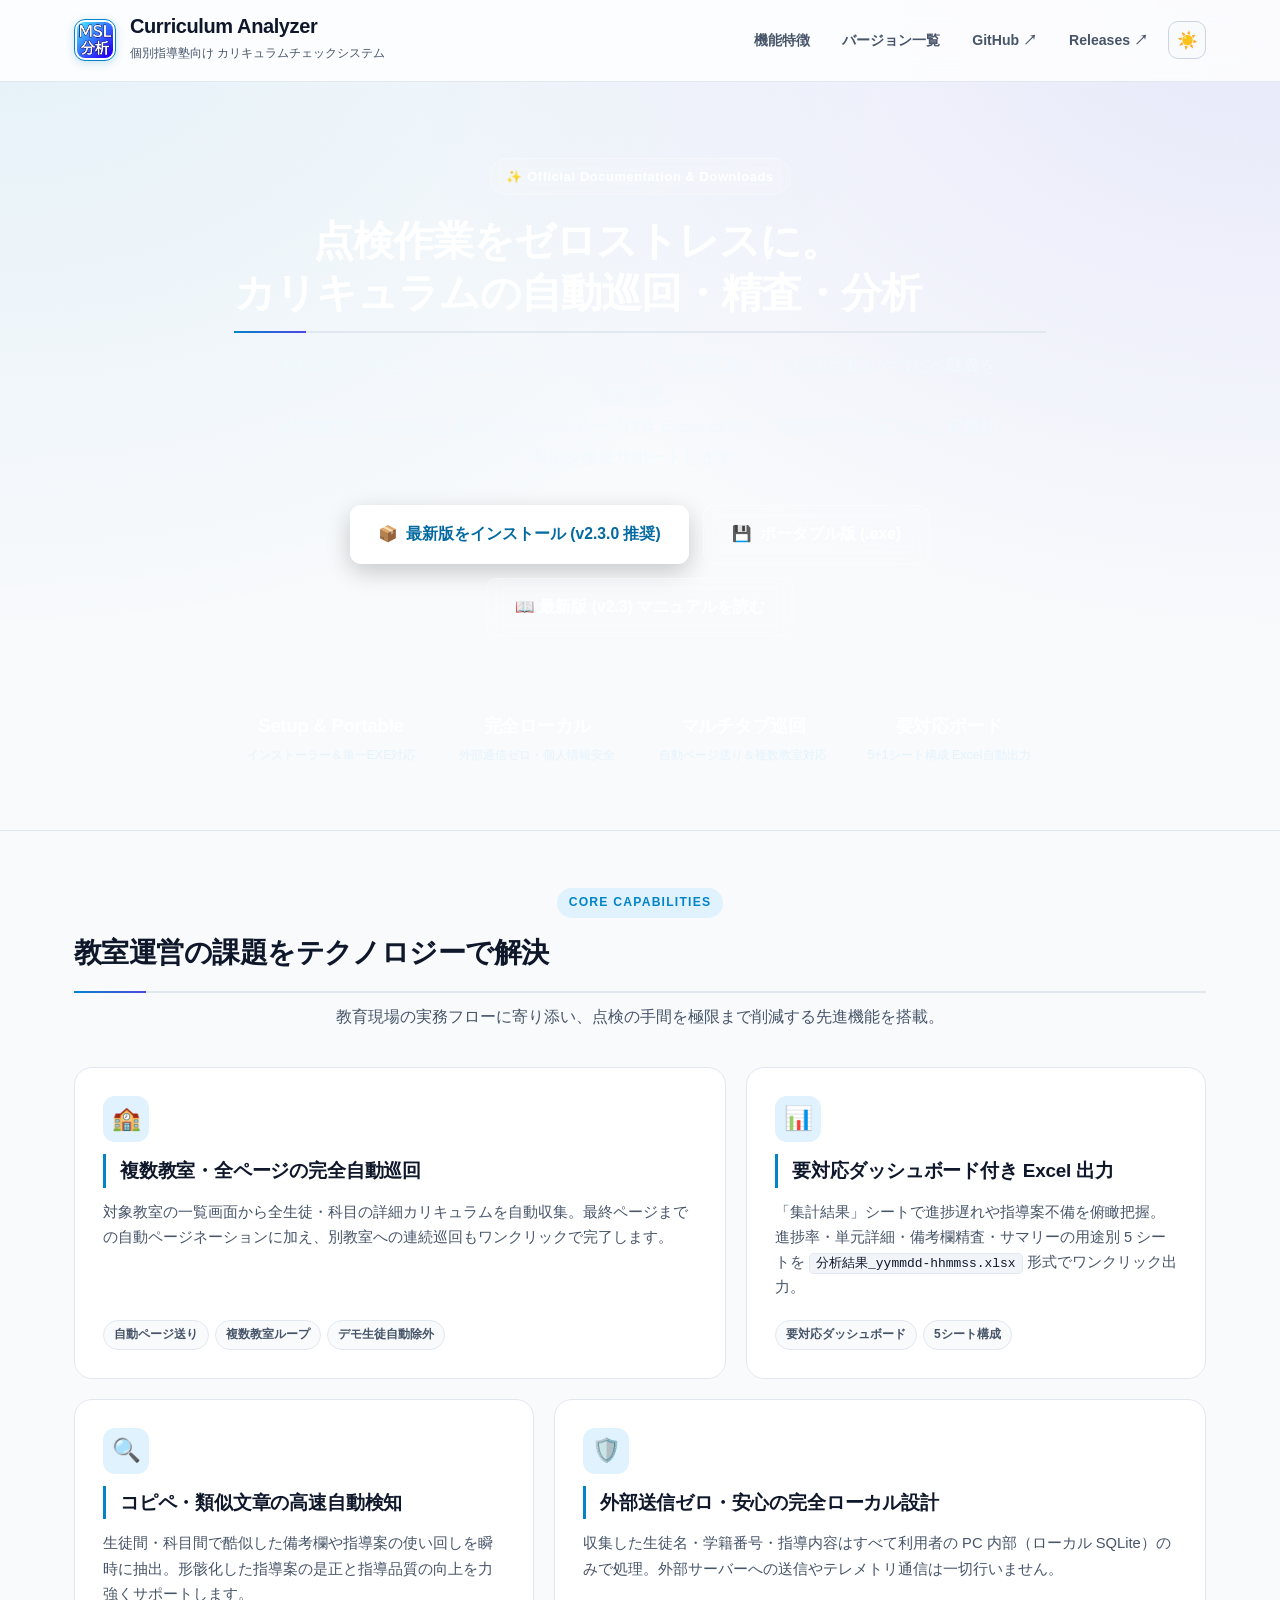
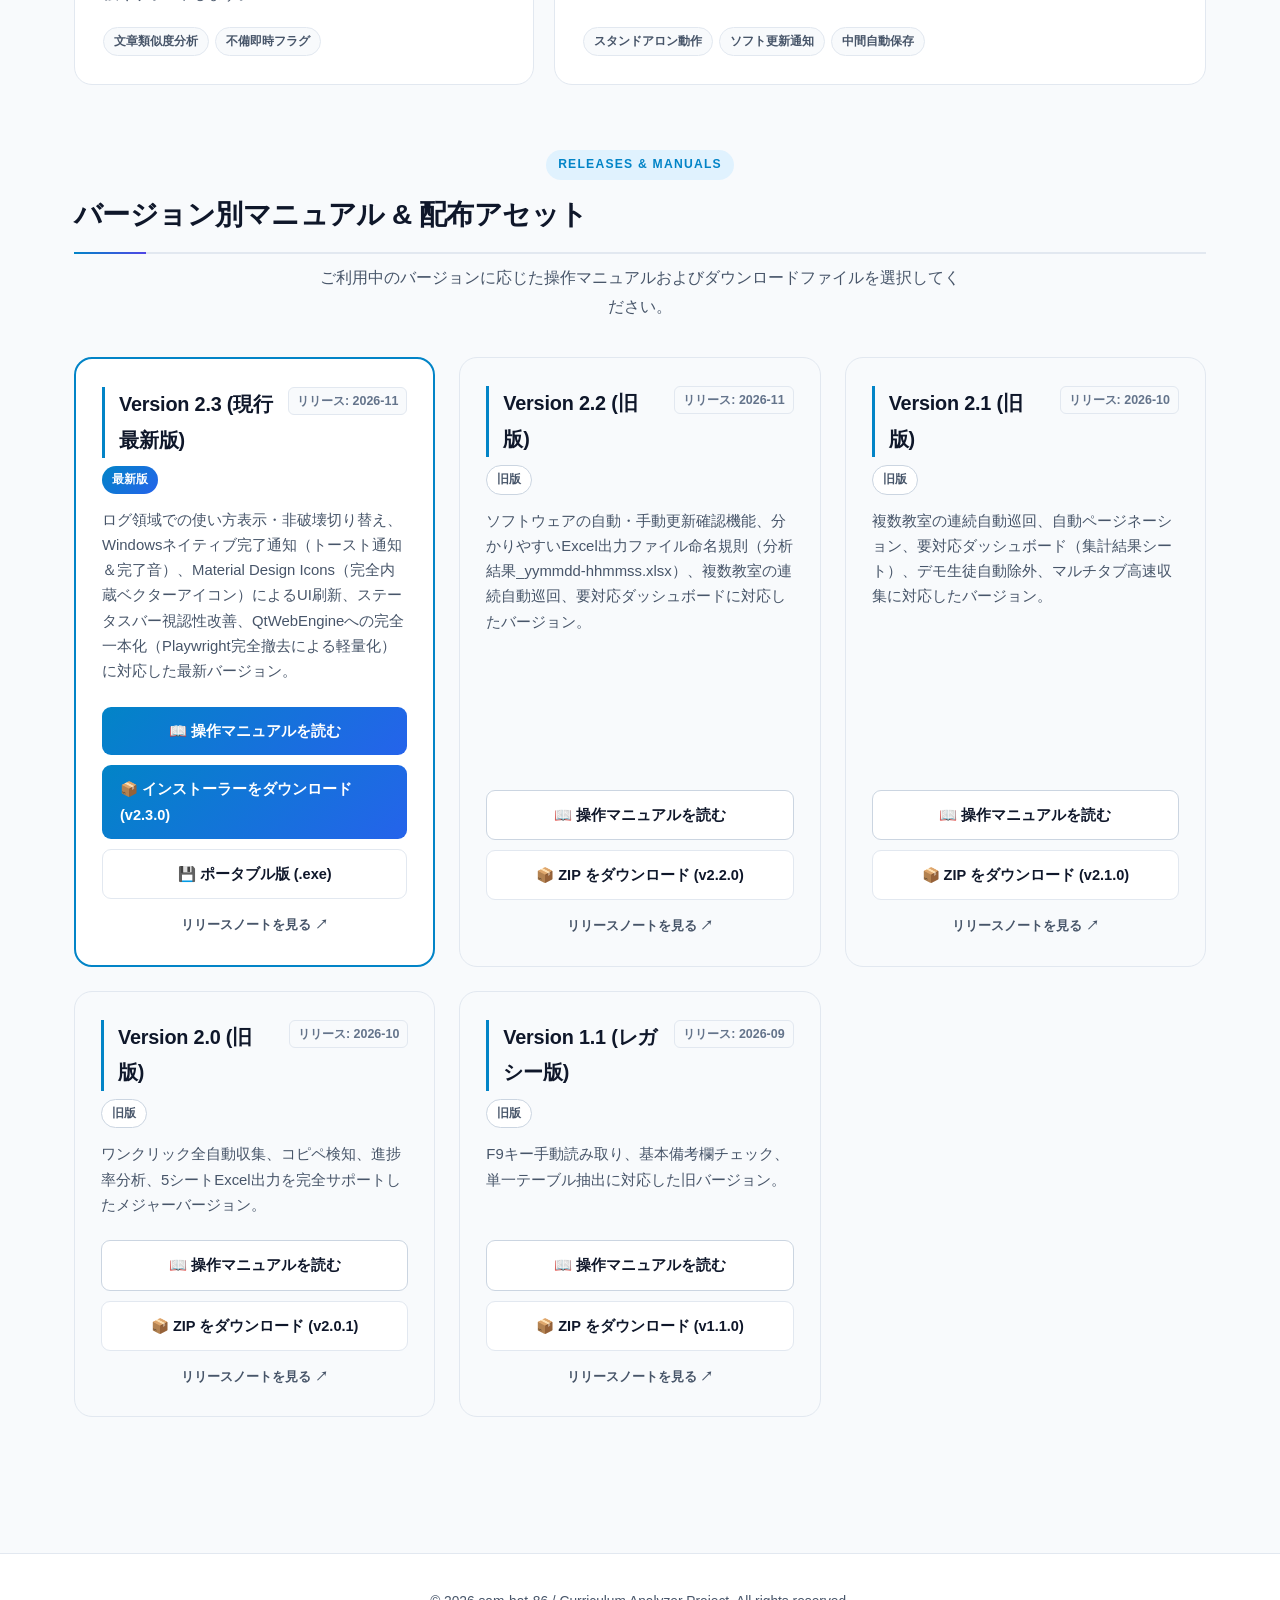
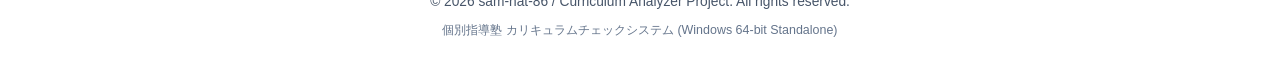
==== commit 05d75582: "feat:[build, release, docs]: インストーラー(Setup.exe)およびポータブル版(単一EXE)の2種配布対応" ====
--- a/docs/index.html
+++ b/docs/index.html
@@ -62,23 +62,30 @@
             </p>
 
             <div class="hero-cta-group">
-                <a href="./ver/2.2.html" class="cta-btn cta-primary" data-bind="latest-manual-btn">
-                    📖 最新版 (v2.2) マニュアルを読む
+                <a href="#" 
+                   class="cta-btn cta-primary" 
+                   data-bind="latest-download-btn"
+                   data-release-path="download/v2.3.0/Curriculum_Analyzer_v2.3.0_setup.exe"
+                   download="Curriculum_Analyzer_v2.3.0_setup.exe">
+                    📦 <span data-bind="latest-download-text">最新版をインストール (v2.3 推奨)</span>
                 </a>
                 <a href="#" 
                    class="cta-btn cta-secondary" 
-                   data-bind="latest-download-btn"
-                   data-release-path="download/v2.2.0/Curriculum_Analyzer_v2.2.0.zip"
-                   download="Curriculum_Analyzer_v2.2.0.zip">
-                    📦 <span data-bind="latest-download-text">最新版 ZIP を直接ダウンロード</span>
+                   data-bind="latest-portable-btn"
+                   data-release-path="download/v2.3.0/Curriculum_Analyzer_v2.3.0_portable.exe"
+                   download="Curriculum_Analyzer_v2.3.0_portable.exe">
+                    💾 <span data-bind="latest-portable-text">ポータブル版 (.exe)</span>
+                </a>
+                <a href="./ver/2.3.html" class="cta-btn cta-secondary" data-bind="latest-manual-btn">
+                    📖 操作マニュアル
                 </a>
             </div>
 
             <!-- クイックスタッツ -->
             <div class="hero-stats">
                 <div class="hero-stat-item">
-                    <span class="hero-stat-value">Onefile EXE</span>
-                    <span class="hero-stat-label">環境構築・インストール不要</span>
+                    <span class="hero-stat-value">Setup &amp; Portable</span>
+                    <span class="hero-stat-label">インストーラー＆単一EXE対応</span>
                 </div>
                 <div class="hero-stat-item">
                     <span class="hero-stat-value">完全ローカル</span>
@@ -177,20 +184,56 @@
 
             <!-- バージョンカード一覧（静的フォールバック兼JSバインド対象） -->
             <div id="version-card-grid" class="version-grid">
+                <!-- v2.3 カード -->
+                <div class="version-card card-latest" data-version="2.3">
+                    <div class="card-header">
+                        <div class="card-title-wrap">
+                            <h3 class="card-title" data-field="title">Version 2.3 (現行最新版)</h3>
+                            <span class="card-badge badge-latest" data-field="badge">最新版</span>
+                        </div>
+                        <span class="card-release-date" data-field="release">リリース: 2026-11</span>
+                    </div>
+                    <p class="card-desc" data-field="desc">
+                        ログ領域での使い方表示・非破壊切り替え、Windowsネイティブ完了通知（トースト通知＆完了音）、Material Design IconsによるUI刷新、QtWebEngine一本化、Windowsインストーラー（MSL分析ソフト）＆ポータブル単一EXEに対応した最新バージョン。
+                    </p>
+                    <div class="card-actions">
+                        <a href="./ver/2.3.html" class="btn-card btn-manual btn-secondary" data-field="manual">
+                            📖 操作マニュアルを読む
+                        </a>
+                        <a href="#" 
+                           class="btn-card btn-primary" 
+                           data-field="download"
+                           data-release-path="download/v2.3.0/Curriculum_Analyzer_v2.3.0_setup.exe"
+                           download="Curriculum_Analyzer_v2.3.0_setup.exe">
+                            📦 インストーラーをダウンロード (v2.3.0)
+                        </a>
+                        <a href="#" 
+                           class="btn-card btn-download" 
+                           data-field="downloadPortable"
+                           data-release-path="download/v2.3.0/Curriculum_Analyzer_v2.3.0_portable.exe"
+                           download="Curriculum_Analyzer_v2.3.0_portable.exe">
+                            💾 ポータブル版 (.exe)
+                        </a>
+                        <a href="#" target="_blank" rel="noopener noreferrer" class="link-release-notes" data-field="releaseNotes" data-release-path="tag/v2.3.0">
+                            リリースノートを見る ↗
+                        </a>
+                    </div>
+                </div>
+
                 <!-- v2.2 カード -->
-                <div class="version-card card-latest" data-version="2.2">
-                    <div class="card-header">
-                        <div class="card-title-wrap">
-                            <h3 class="card-title" data-field="title">Version 2.2 (現行最新版)</h3>
-                            <span class="card-badge badge-latest" data-field="badge">最新版</span>
+                <div class="version-card card-legacy" data-version="2.2">
+                    <div class="card-header">
+                        <div class="card-title-wrap">
+                            <h3 class="card-title" data-field="title">Version 2.2 (旧版)</h3>
+                            <span class="card-badge badge-legacy" data-field="badge">旧版</span>
                         </div>
                         <span class="card-release-date" data-field="release">リリース: 2026-11</span>
                     </div>
                     <p class="card-desc" data-field="desc">
-                        ソフトウェアの自動・手動更新確認機能、分かりやすいExcel出力ファイル命名規則（分析結果_yymmdd-hhmmss.xlsx）、複数教室の連続自動巡回、要対応ダッシュボードに対応した最新バージョン。
-                    </p>
-                    <div class="card-actions">
-                        <a href="./ver/2.2.html" class="btn-card btn-manual btn-primary" data-field="manual">
+                        ソフトウェアの自動・手動更新確認機能、分かりやすいExcel出力ファイル命名規則（分析結果_yymmdd-hhmmss.xlsx）、複数教室の連続自動巡回、要対応ダッシュボードに対応したバージョン。
+                    </p>
+                    <div class="card-actions">
+                        <a href="./ver/2.2.html" class="btn-card btn-manual btn-secondary" data-field="manual">
                             📖 操作マニュアルを読む
                         </a>
                         <a href="#" 
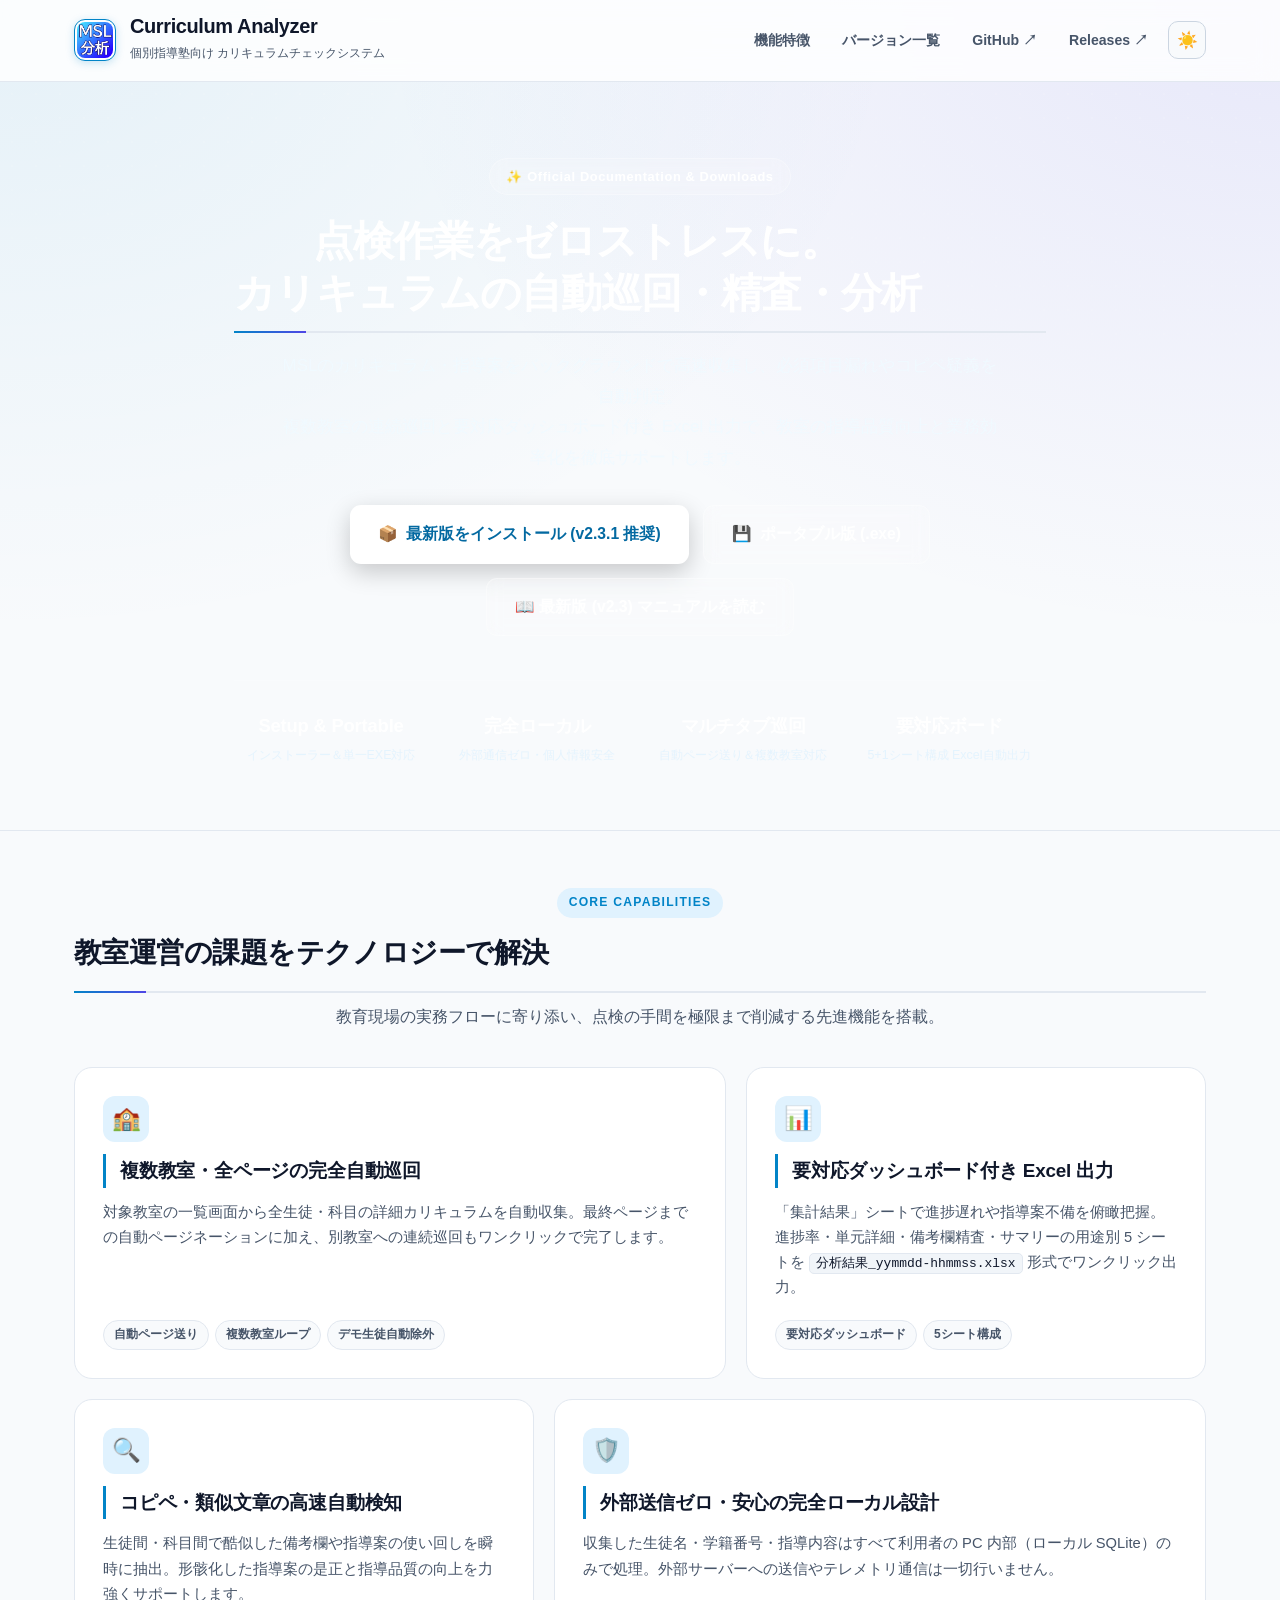
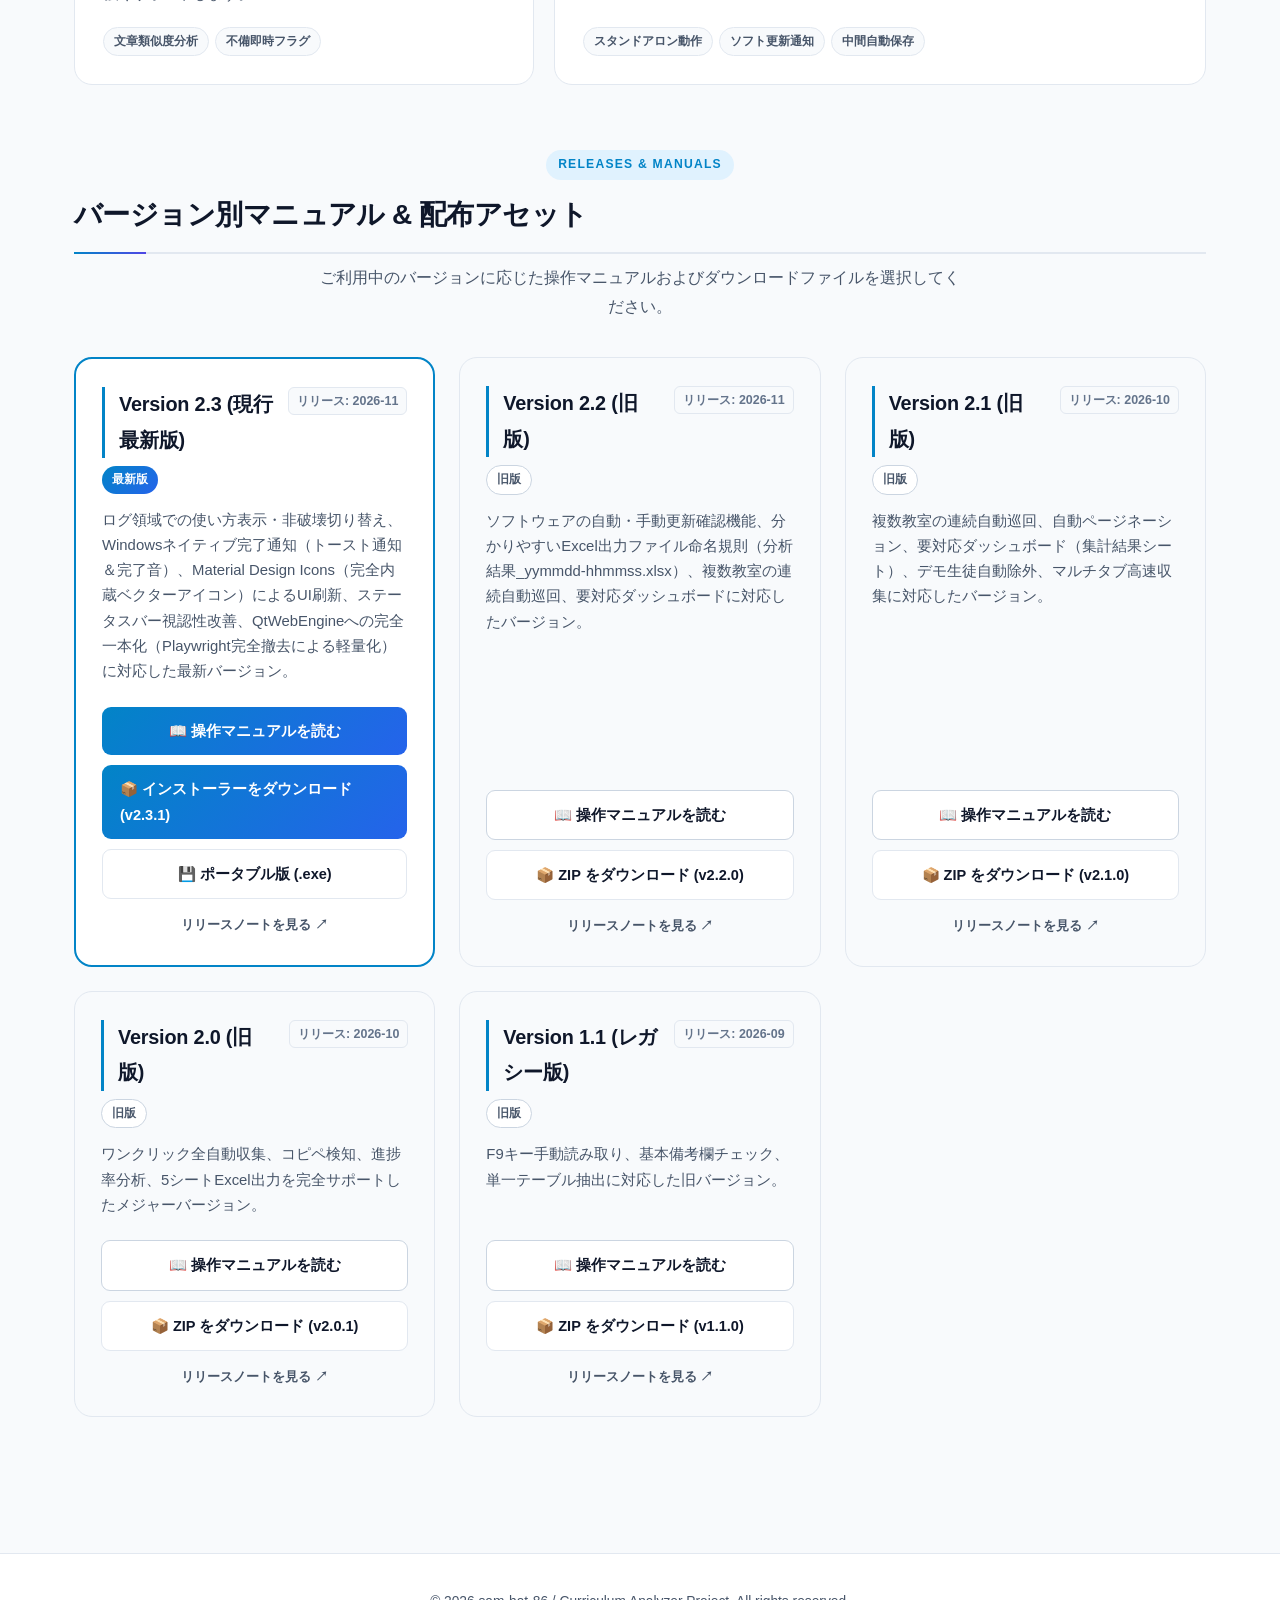
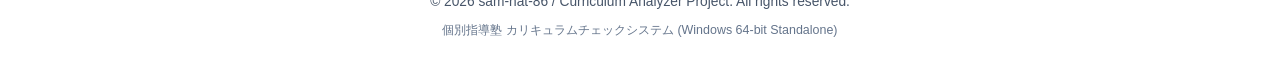
==== commit 97526c2f: "feat:[release]: Version 2.3.1 リリース対応 (インストーラー・ポータブル2種配布版)" ====
--- a/docs/index.html
+++ b/docs/index.html
@@ -65,15 +65,15 @@
                 <a href="#" 
                    class="cta-btn cta-primary" 
                    data-bind="latest-download-btn"
-                   data-release-path="download/v2.3.0/Curriculum_Analyzer_v2.3.0_setup.exe"
-                   download="Curriculum_Analyzer_v2.3.0_setup.exe">
+                   data-release-path="download/v2.3.1/Curriculum_Analyzer_v2.3.1_setup.exe"
+                   download="Curriculum_Analyzer_v2.3.1_setup.exe">
                     📦 <span data-bind="latest-download-text">最新版をインストール (v2.3 推奨)</span>
                 </a>
                 <a href="#" 
                    class="cta-btn cta-secondary" 
                    data-bind="latest-portable-btn"
-                   data-release-path="download/v2.3.0/Curriculum_Analyzer_v2.3.0_portable.exe"
-                   download="Curriculum_Analyzer_v2.3.0_portable.exe">
+                   data-release-path="download/v2.3.1/Curriculum_Analyzer_v2.3.1_portable.exe"
+                   download="Curriculum_Analyzer_v2.3.1_portable.exe">
                     💾 <span data-bind="latest-portable-text">ポータブル版 (.exe)</span>
                 </a>
                 <a href="./ver/2.3.html" class="cta-btn cta-secondary" data-bind="latest-manual-btn">
@@ -203,18 +203,18 @@
                         <a href="#" 
                            class="btn-card btn-primary" 
                            data-field="download"
-                           data-release-path="download/v2.3.0/Curriculum_Analyzer_v2.3.0_setup.exe"
-                           download="Curriculum_Analyzer_v2.3.0_setup.exe">
-                            📦 インストーラーをダウンロード (v2.3.0)
+                           data-release-path="download/v2.3.1/Curriculum_Analyzer_v2.3.1_setup.exe"
+                           download="Curriculum_Analyzer_v2.3.1_setup.exe">
+                            📦 インストーラーをダウンロード (v2.3.1)
                         </a>
                         <a href="#" 
                            class="btn-card btn-download" 
                            data-field="downloadPortable"
-                           data-release-path="download/v2.3.0/Curriculum_Analyzer_v2.3.0_portable.exe"
-                           download="Curriculum_Analyzer_v2.3.0_portable.exe">
+                           data-release-path="download/v2.3.1/Curriculum_Analyzer_v2.3.1_portable.exe"
+                           download="Curriculum_Analyzer_v2.3.1_portable.exe">
                             💾 ポータブル版 (.exe)
                         </a>
-                        <a href="#" target="_blank" rel="noopener noreferrer" class="link-release-notes" data-field="releaseNotes" data-release-path="tag/v2.3.0">
+                        <a href="#" target="_blank" rel="noopener noreferrer" class="link-release-notes" data-field="releaseNotes" data-release-path="tag/v2.3.1">
                             リリースノートを見る ↗
                         </a>
                     </div>
